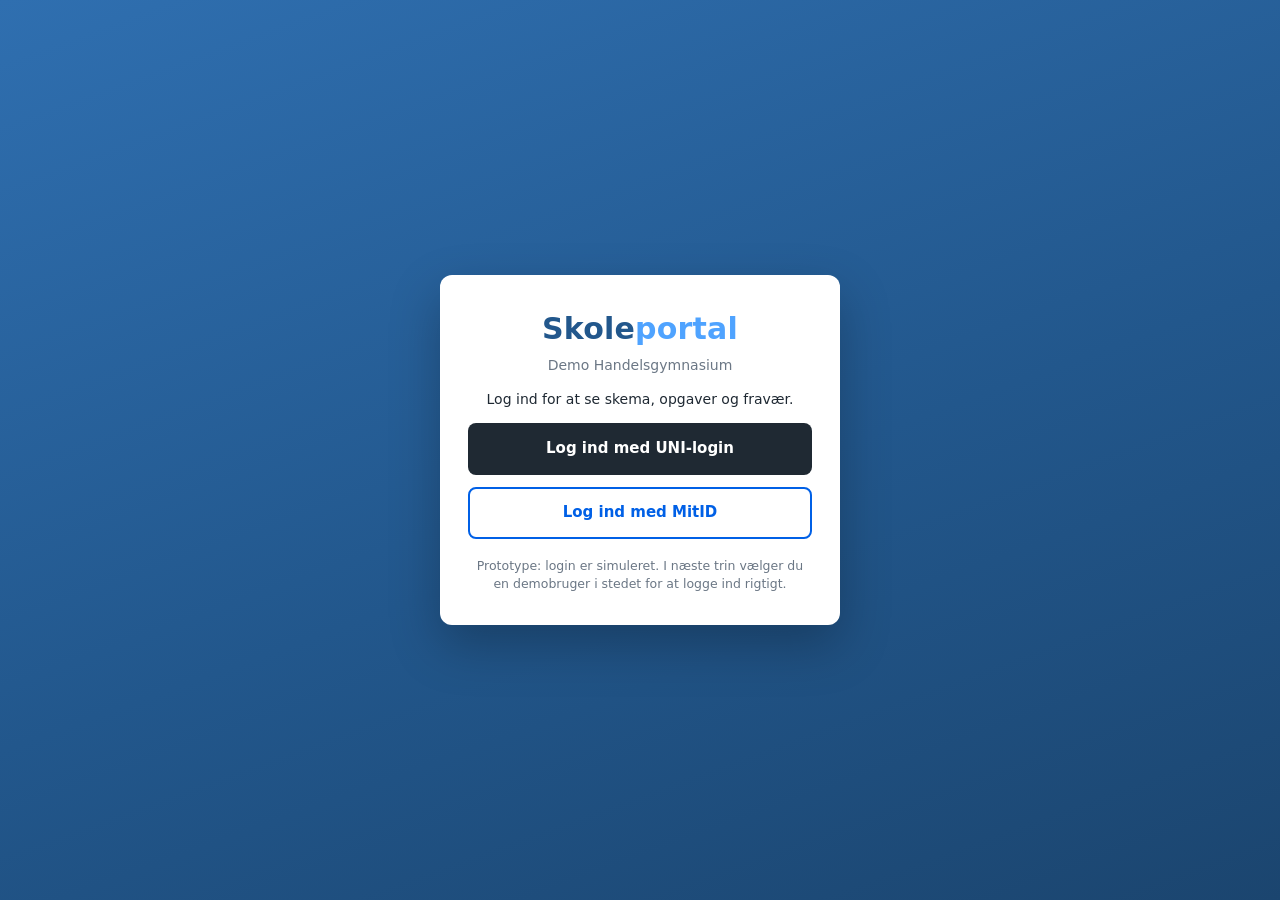
==== skoleportal/index.html @ 073834ce "Tilføj prototype af skoleportal (skema, opgaver, fravær, admin) Én HTML-fil med elev-, lærer- og adm" ====
<!doctype html>
<html lang="da">
<head>
<meta charset="utf-8">
<meta name="viewport" content="width=device-width, initial-scale=1">
<title>Skoleportal</title>
<style>
:root{
  --bg:#f3f5f8; --panel:#fff; --line:#e2e6ec; --line2:#eef1f5; --text:#1f2933; --muted:#6b7785;
  --brand:#2f6fb0; --brand-d:#22578c; --brand-l:#e8f0fa;
  --ok:#1d8a4b; --ok-l:#e2f5ea; --warn:#a96400; --warn-l:#fff3da; --bad:#c22f3c; --bad-l:#fde7e9;
  --info:#2f6fb0; --info-l:#e6f0fb; --radius:8px;
}
*{box-sizing:border-box}
body{margin:0;font-family:system-ui,-apple-system,"Segoe UI",Roboto,Helvetica,Arial,sans-serif;background:var(--bg);color:var(--text);font-size:14px;line-height:1.45}
h1{font-size:23px;font-weight:500;color:var(--brand-d);margin:0}
h3{font-size:15px;margin:0 0 12px}
a{color:var(--brand)}
.muted{color:var(--muted)}
.small{font-size:12px}
.row{display:flex;gap:8px;align-items:center;flex-wrap:wrap}
.spacer{flex:1}

/* top + layout */
.topbar{height:54px;background:var(--brand);color:#fff;display:flex;align-items:center;gap:18px;padding:0 16px;position:sticky;top:0;z-index:30}
.brand{font-weight:700;font-size:21px;letter-spacing:.2px;white-space:nowrap}
.brand span{color:#a8d4ff}
.school{opacity:.9;white-space:nowrap;overflow:hidden;text-overflow:ellipsis}
.top-right{margin-left:auto;display:flex;align-items:center;gap:10px}
.chip{display:inline-flex;align-items:center;gap:6px;background:rgba(255,255,255,.14);color:#fff;border:1px solid rgba(255,255,255,.25);border-radius:999px;padding:5px 11px;font:inherit;font-size:13px;cursor:pointer;white-space:nowrap}
.chip:hover{background:rgba(255,255,255,.24)}
.chip.sim{background:#f59e0b;border-color:#f59e0b;color:#1f2933}
.chip .ic{width:15px;height:15px}
.me{display:flex;align-items:center;gap:8px}
.avatar{width:32px;height:32px;border-radius:50%;background:#fff;color:var(--brand-d);display:grid;place-items:center;font-weight:700;font-size:13px;flex-shrink:0}
.avatar.lg{width:64px;height:64px;font-size:22px;background:var(--brand-l)}
.me-txt{display:flex;flex-direction:column;line-height:1.15}
.me-txt small{opacity:.85}
.layout{display:flex;min-height:calc(100vh - 54px)}
.side{width:214px;background:#fff;border-right:1px solid var(--line);padding:8px 0;flex-shrink:0;display:flex;flex-direction:column}
.side a{display:flex;align-items:center;gap:11px;padding:11px 18px;color:var(--text);text-decoration:none;cursor:pointer;border-left:3px solid transparent}
.side a:hover{background:#f4f7fb}
.side a.active{background:var(--brand-l);border-left-color:var(--brand);color:var(--brand-d);font-weight:600}
.side .foot{margin-top:auto;padding:14px 18px;font-size:12px;color:var(--muted);border-top:1px solid var(--line2)}
.side .foot button{background:none;border:0;color:var(--brand);padding:0;cursor:pointer;font:inherit;font-size:12px;text-decoration:underline}
.ic{width:18px;height:18px;flex-shrink:0}
main{flex:1;padding:22px 26px 40px;min-width:0}
.page-head{display:flex;align-items:center;gap:12px;flex-wrap:wrap;margin-bottom:16px}
.page-head .row{margin-left:auto}
.back{display:inline-block;margin-bottom:10px;cursor:pointer;color:var(--brand)}

/* cards, grids */
.card{background:var(--panel);border:1px solid var(--line);border-radius:var(--radius);padding:16px;margin-bottom:16px}
.card.hl{border-color:var(--brand);box-shadow:0 0 0 3px var(--brand-l)}
.grid2{display:grid;grid-template-columns:repeat(auto-fit,minmax(320px,1fr));gap:16px;align-items:start}
.grid2>.card{margin-bottom:0}
.stack>*+*{margin-top:16px}
.tiles{display:grid;grid-template-columns:repeat(auto-fit,minmax(150px,1fr));gap:12px;margin-bottom:16px}
.tile{background:#fff;border:1px solid var(--line);border-radius:var(--radius);padding:14px}
.tile .v{font-size:26px;font-weight:600;line-height:1.1}
.tile .l{color:var(--muted);font-size:12.5px;margin-top:4px}
.tile.bad .v{color:var(--bad)} .tile.warn .v{color:var(--warn)} .tile.ok .v{color:var(--ok)}
.empty{color:var(--muted);padding:14px 0;text-align:center}
.note{background:var(--info-l);color:#1d4f80;border-radius:6px;padding:10px 12px;font-size:13px;margin-bottom:14px}
.note.warn{background:var(--warn-l);color:#7a4a00}
.note.bad{background:var(--bad-l);color:#8c1d27}

/* buttons, inputs */
.btn{display:inline-flex;align-items:center;gap:6px;border:1px solid var(--line);background:#fff;color:var(--text);border-radius:6px;padding:7px 13px;font:inherit;cursor:pointer;white-space:nowrap}
.btn:hover{background:#f4f7fb}
.btn.primary{background:var(--brand);border-color:var(--brand);color:#fff}
.btn.primary:hover{background:var(--brand-d)}
.btn.danger{color:var(--bad);border-color:#f0c4c8}
.btn.danger:hover{background:var(--bad-l)}
.btn.sm{padding:4px 9px;font-size:12.5px}
.btn:disabled{opacity:.5;cursor:default}
.input,select,textarea{font:inherit;border:1px solid #cfd6df;border-radius:6px;padding:7px 9px;background:#fff;color:var(--text);max-width:100%}
.input:focus,select:focus,textarea:focus{outline:2px solid var(--brand-l);border-color:var(--brand)}
textarea{width:100%;min-height:90px;resize:vertical}
.field{display:flex;flex-direction:column;gap:4px;margin-bottom:12px}
.field>label{font-size:12.5px;color:var(--muted);font-weight:600}
.field .input,.field select{width:100%}
.form-grid{display:grid;grid-template-columns:1fr 1fr;gap:0 14px}
.checks{display:grid;grid-template-columns:repeat(auto-fill,minmax(150px,1fr));gap:4px 10px}
.checks label{display:flex;gap:6px;align-items:center;font-size:13px}
input[type=number].num{width:70px}

/* badges, tabs, tables, progress */
.badge{display:inline-block;padding:2px 8px;border-radius:999px;font-size:12px;font-weight:600;white-space:nowrap}
.badge.ok{background:var(--ok-l);color:var(--ok)}
.badge.warn{background:var(--warn-l);color:var(--warn)}
.badge.bad{background:var(--bad-l);color:var(--bad)}
.badge.info{background:var(--info-l);color:var(--info)}
.badge.muted{background:#eef1f5;color:var(--muted)}
.tabs{display:flex;gap:4px;flex-wrap:wrap}
.tab{border:1px solid var(--line);background:#fff;border-radius:999px;padding:5px 12px;cursor:pointer;font:inherit;font-size:13px}
.tab.active{background:var(--brand);border-color:var(--brand);color:#fff}
.tab .count{opacity:.7;margin-left:3px}
.toolbar{display:flex;gap:10px;flex-wrap:wrap;align-items:center;margin-bottom:12px}
.table-wrap{overflow-x:auto}
.tbl{width:100%;border-collapse:collapse}
.tbl th{text-align:left;font-size:12px;color:var(--muted);font-weight:600;padding:8px 10px;border-bottom:1px solid var(--line);white-space:nowrap}
.tbl td{padding:9px 10px;border-bottom:1px solid var(--line2);vertical-align:middle}
.tbl tr.click{cursor:pointer}
.tbl tr.click:hover td{background:#f7f9fc}
.tbl td.r,.tbl th.r{text-align:right}
.progress{height:7px;background:#e9edf2;border-radius:99px;overflow:hidden;min-width:80px}
.progress span{display:block;height:100%;background:var(--ok)}
.progress.warn span{background:#e3a008}
.progress.bad span{background:var(--bad)}
.seg{display:inline-flex;border:1px solid var(--line);border-radius:6px;overflow:hidden}
.seg button{border:0;background:#fff;padding:6px 11px;font:inherit;font-size:13px;cursor:pointer;border-right:1px solid var(--line)}
.seg button:last-child{border-right:0}
.seg button.on.p{background:var(--ok);color:#fff}
.seg button.on.l{background:#e3a008;color:#fff}
.seg button.on.a{background:var(--bad);color:#fff}

/* lessons list */
.lessons{display:flex;flex-direction:column}
.lrow{display:flex;align-items:center;gap:10px;padding:9px 4px;border-bottom:1px solid var(--line2);flex-wrap:wrap}
.lrow:last-child{border-bottom:0}
.lrow.past{opacity:.55}
.lrow.now{background:var(--brand-l);border-radius:6px;padding-left:8px}
.swatch{width:10px;height:10px;border-radius:3px;flex-shrink:0;border:1px solid rgba(0,0,0,.12)}
.ltime{font-variant-numeric:tabular-nums;color:var(--muted);width:92px}
.lsub{font-weight:600;flex:1;min-width:120px}
.list-item{display:flex;align-items:center;gap:10px;padding:10px 4px;border-bottom:1px solid var(--line2);cursor:pointer}
.list-item:last-child{border-bottom:0}
.list-item:hover{background:#f7f9fc}
.list-item .grow{flex:1;min-width:0}
.list-item .t{font-weight:600}

/* week grid */
.weeknav{display:flex;align-items:center;gap:6px}
.weeknav .lbl{min-width:120px;text-align:center;font-weight:600;color:var(--brand-d)}
.week-wrap{overflow-x:auto;border:1px solid var(--line);border-radius:var(--radius);background:#fff}
.week{display:grid;grid-template-columns:52px repeat(5,minmax(132px,1fr));min-width:720px}
.week .head{background:#f1f4f8;border-bottom:1px solid var(--line);border-right:1px solid var(--line);padding:8px 4px;text-align:center;font-size:13px;color:var(--muted)}
.week .head.today{background:var(--brand);color:#fff;font-weight:600}
.timecol,.daycol{position:relative;border-right:1px solid var(--line)}
.daycol:last-child,.week .head:last-child{border-right:0}
.daycol.today{background:#fafcff}
.hourline{position:absolute;left:0;right:0;border-top:1px solid var(--line2)}
.hourlabel{position:absolute;right:6px;font-size:11px;color:var(--muted);margin-top:2px}
.lesson{position:absolute;left:3px;right:3px;border-radius:5px;padding:3px 6px;font-size:12px;overflow:hidden;border-left:4px solid rgba(0,0,0,.22);line-height:1.3;color:#1f2933}
.lesson .t{font-size:11px;opacity:.75;font-variant-numeric:tabular-nums}
.lesson .s{font-weight:700;white-space:nowrap;overflow:hidden;text-overflow:ellipsis}
.lesson .m{display:flex;justify-content:space-between;gap:4px;opacity:.85}
.lesson .flag{position:absolute;right:4px;top:3px;font-size:10px;font-weight:700;background:rgba(255,255,255,.85);border-radius:4px;padding:0 4px;color:var(--bad)}
.lesson.click{cursor:pointer}
.lesson.click:hover{filter:brightness(.95);box-shadow:0 1px 5px rgba(0,0,0,.18)}
.lesson.conflict{outline:2px solid var(--bad);outline-offset:-1px}
.lesson.now{box-shadow:0 0 0 2px var(--brand)}
.nowline{position:absolute;left:0;right:0;border-top:2px solid var(--bad);z-index:3;pointer-events:none}
.nowline::before{content:"";position:absolute;left:-4px;top:-5px;width:8px;height:8px;border-radius:50%;background:var(--bad)}

/* scheme timeline */
.tl{margin:6px 0 4px}
.tl-row{display:flex;align-items:center;gap:10px;margin-bottom:8px}
.tl-label{width:90px;font-size:12.5px;font-weight:600;flex-shrink:0}
.tl-track{position:relative;height:26px;flex:1;background:repeating-linear-gradient(90deg,#f1f4f8 0 1px,transparent 1px 12.5%);border-radius:4px}
.tl-bar{position:absolute;top:2px;bottom:2px;background:var(--brand);color:#fff;border-radius:4px;font-size:11px;display:grid;place-items:center;overflow:hidden}
.tl-row.alt .tl-bar{background:#2a9d8f}
.tl-axis{display:flex;justify-content:space-between;margin-left:100px;font-size:11px;color:var(--muted)}
.slotrow{display:flex;align-items:center;gap:6px;margin-bottom:6px}
.slotrow span{width:62px;font-size:12.5px;color:var(--muted)}

/* classes page */
.split{display:grid;grid-template-columns:240px 1fr;gap:16px;align-items:start}
.cls-item{padding:10px 12px;border-radius:6px;cursor:pointer;display:flex;flex-direction:column}
.cls-item:hover{background:#f4f7fb}
.cls-item.active{background:var(--brand-l)}
.subj-chip{display:inline-flex;align-items:center;gap:6px;border:1px solid var(--line);border-radius:999px;padding:3px 6px 3px 10px;margin:0 6px 6px 0;font-size:13px}
.subj-chip button{border:0;background:none;color:var(--muted);cursor:pointer;font-size:15px;line-height:1}

/* login */
.login-wrap{min-height:100vh;display:grid;place-items:center;padding:16px;background:linear-gradient(160deg,#2f6fb0 0%,#22578c 55%,#1b456f 100%)}
.login-card{background:#fff;border-radius:12px;padding:32px 28px;width:100%;max-width:400px;box-shadow:0 20px 50px rgba(0,0,0,.25);text-align:center}
.login-card .brand{color:var(--brand-d);font-size:30px;margin-bottom:4px}
.login-card .brand span{color:#4fa3ff}
.btn-login{display:block;width:100%;padding:13px;border-radius:8px;font:inherit;font-weight:600;font-size:15px;cursor:pointer;margin-top:12px;border:2px solid transparent}
.btn-login.uni{background:#1f2933;color:#fff}
.btn-login.mitid{background:#fff;color:#0060e6;border-color:#0060e6}
.btn-login:hover{filter:brightness(1.08)}
.proto{margin-top:18px;font-size:12.5px;color:var(--muted)}
.demo-pick{display:grid;grid-template-columns:repeat(3,1fr);gap:8px;margin:12px 0}
.demo-pick .btn{flex-direction:column;align-items:flex-start;white-space:normal;text-align:left;gap:2px}
.pick-list{max-height:300px;overflow:auto;border:1px solid var(--line);border-radius:6px;margin-top:8px}
.pick-group{position:sticky;top:0;background:#f1f4f8;padding:5px 10px;font-size:12px;font-weight:700;color:var(--muted)}
.pick-row{display:flex;justify-content:space-between;padding:8px 10px;cursor:pointer;border-bottom:1px solid var(--line2)}
.pick-row:hover{background:var(--brand-l)}

/* modal + toast */
.modal-bg{position:fixed;inset:0;background:rgba(20,30,45,.45);display:grid;place-items:center;z-index:100;padding:16px}
.modal{background:#fff;border-radius:10px;width:100%;max-width:520px;max-height:calc(100vh - 32px);display:flex;flex-direction:column;box-shadow:0 20px 50px rgba(0,0,0,.3)}
.modal.wide{max-width:760px}
.modal-h{display:flex;align-items:center;padding:14px 18px;border-bottom:1px solid var(--line)}
.modal-h h3{margin:0;font-size:16px}
.modal-h .x{margin-left:auto;border:0;background:none;font-size:22px;cursor:pointer;color:var(--muted);line-height:1}
.modal-b{padding:16px 18px;overflow:auto}
.modal-f{padding:12px 18px;border-top:1px solid var(--line);display:flex;gap:8px;justify-content:flex-end;flex-wrap:wrap}
.modal-f:empty{display:none}
#toast{position:fixed;bottom:20px;left:50%;transform:translateX(-50%);z-index:200;display:flex;flex-direction:column;gap:8px;align-items:center;pointer-events:none}
.toast{background:#1f2933;color:#fff;padding:10px 16px;border-radius:8px;box-shadow:0 6px 20px rgba(0,0,0,.25);font-size:13.5px;animation:pop .2s ease}
.toast.bad{background:var(--bad)}
@keyframes pop{from{opacity:0;transform:translateY(8px)}to{opacity:1;transform:none}}
.pre{white-space:pre-wrap}
.file{display:inline-flex;gap:6px;align-items:center;background:#f1f4f8;border-radius:6px;padding:4px 9px;font-size:13px;margin:0 6px 6px 0}
.feedback{background:var(--ok-l);border-radius:8px;padding:12px 14px}
.grade{font-size:28px;font-weight:700;color:var(--ok)}
dl.kv{display:grid;grid-template-columns:170px 1fr;gap:8px 12px;margin:0}
dl.kv dt{color:var(--muted)}
dl.kv dd{margin:0}

@media (max-width:820px){
  .layout{flex-direction:column}
  .side{width:auto;flex-direction:row;overflow-x:auto;border-right:0;border-bottom:1px solid var(--line);padding:0;position:sticky;top:54px;z-index:20}
  .side a{border-left:0;border-bottom:3px solid transparent;white-space:nowrap;padding:11px 14px}
  .side a.active{border-bottom-color:var(--brand)}
  .side .foot{display:none}
  main{padding:16px}
  .school,.me-txt{display:none}
  .split{grid-template-columns:1fr}
  .form-grid{grid-template-columns:1fr}
  .demo-pick{grid-template-columns:1fr}
  dl.kv{grid-template-columns:1fr}
  dl.kv dt{margin-top:6px}
  .chip span{display:none}
}
</style>
</head>
<body>
<div id="app"></div>
<div id="modal"></div>
<div id="toast"></div>
<script>
'use strict';
/* =====================================================================
   Skoleportal – prototype
   Alt kører i browseren, og data gemmes i localStorage.
   I den rigtige version flyttes DB til en server (fx på jeres VPS).
   ===================================================================== */

const VERSION = 1;
const KEY = 'skoleportal_db_v1', SKEY = 'skoleportal_session_v1';
const DAYS_SHORT = ['Man','Tir','Ons','Tor','Fre','Lør','Søn'];
const DAYS_LONG = ['mandag','tirsdag','onsdag','torsdag','fredag','lørdag','søndag'];
const MONTHS = ['januar','februar','marts','april','maj','juni','juli','august','september','oktober','november','december'];
const ROLE_LABEL = {student:'Elev', teacher:'Lærer', admin:'Administrator'};
const ROLE_ORDER = {admin:0, teacher:1, student:2};
const GRADES = ['12','10','7','4','02','00','-3'];
const AVAIL = {all:'Hele dagen', am:'Kun formiddag', pm:'Kun eftermiddag', none:'Ikke tilgængelig'};

let DB = null;
const state = {userId:null, method:null, simTime:null, view:'home', params:{}, weekOffset:0,
  sched:{type:'class', id:null}, regDraft:null, refocus:null};

/* ---------------- utils ---------------- */
const pad = n => String(n).padStart(2,'0');
const toMin = t => { const [h,m] = t.split(':').map(Number); return h*60+m; };
const fromMin = m => pad(Math.floor(m/60))+':'+pad(m%60);
const esc = s => String(s ?? '').replace(/[&<>"']/g, c => ({'&':'&amp;','<':'&lt;','>':'&gt;','"':'&quot;',"'":'&#39;'}[c]));
const uid = p => p + Math.random().toString(36).slice(2,9);
const val = id => { const el = document.getElementById(id); return el ? el.value : ''; };
const dateKey = d => d.getFullYear()+'-'+pad(d.getMonth()+1)+'-'+pad(d.getDate());
const parseKey = k => { const [y,m,d] = k.split('-').map(Number); return new Date(y,m-1,d); };
const addDays = (d,n) => { const x = new Date(d); x.setDate(x.getDate()+n); return x; };
const weekday = d => (d.getDay()+6)%7;
const mondayOf = d => addDays(new Date(d.getFullYear(),d.getMonth(),d.getDate()), -weekday(d));
const toLocalISO = d => dateKey(d)+'T'+pad(d.getHours())+':'+pad(d.getMinutes());
const getNow = () => state.simTime ? new Date(state.simTime) : new Date();
const nowMin = () => { const n = getNow(); return n.getHours()*60+n.getMinutes(); };
const fmtDate = d => `${DAYS_LONG[weekday(d)]} ${d.getDate()}. ${MONTHS[d.getMonth()]}`;
const fmtDT = iso => { const d = new Date(iso); return `${DAYS_SHORT[weekday(d)].toLowerCase()} ${d.getDate()}/${d.getMonth()+1} kl. ${pad(d.getHours())}:${pad(d.getMinutes())}`; };
const pctTxt = p => p.toFixed(1).replace('.',',')+' %';
const initialsOf = name => name.split(/\s+/).filter(Boolean).map(w=>w[0]).slice(0,2).join('').toUpperCase();
const firstName = name => name.split(' ')[0];
function isoWeek(d){
  const t = new Date(Date.UTC(d.getFullYear(), d.getMonth(), d.getDate()));
  const day = t.getUTCDay() || 7; t.setUTCDate(t.getUTCDate()+4-day);
  const y0 = new Date(Date.UTC(t.getUTCFullYear(),0,1));
  return Math.ceil(((t-y0)/864e5+1)/7);
}
function relTime(iso){
  const diff = new Date(iso) - getNow(), abs = Math.abs(diff);
  const h = Math.round(abs/36e5), d = Math.round(abs/864e5);
  const txt = abs < 36e5 ? Math.max(1,Math.round(abs/6e4))+' min' : h < 48 ? h+' timer' : d+' dage';
  return diff >= 0 ? 'om '+txt : txt+' siden';
}
function mulberry32(a){ return function(){ a|=0; a=a+0x6D2B79F5|0; let t=Math.imul(a^a>>>15,1|a); t=t+Math.imul(t^t>>>7,61|t)^t; return ((t^t>>>14)>>>0)/4294967296; }; }
const asciiize = s => s.toLowerCase().replace(/æ/g,'ae').replace(/ø/g,'oe').replace(/å/g,'aa').replace(/[^a-z]/g,'');

const IC = {
  home:'<path d="M3 11l9-7 9 7v9a1 1 0 0 1-1 1h-5v-6H9v6H4a1 1 0 0 1-1-1z"/>',
  cal:'<rect x="3" y="5" width="18" height="16" rx="2"/><path d="M3 10h18M8 3v4M16 3v4"/>',
  file:'<path d="M14 3H6a1 1 0 0 0-1 1v16a1 1 0 0 0 1 1h12a1 1 0 0 0 1-1V8z"/><path d="M14 3v5h5M9 13h6M9 17h6"/>',
  clock:'<circle cx="12" cy="12" r="9"/><path d="M12 7v5l3 2"/>',
  user:'<circle cx="12" cy="8" r="4"/><path d="M4 21c0-4 4-6 8-6s8 2 8 6"/>',
  users:'<circle cx="9" cy="8" r="3.5"/><path d="M2 20c0-3.5 3-5.5 7-5.5s7 2 7 5.5"/><path d="M16 4.5a3.5 3.5 0 0 1 0 7M18 14.6c2.4.6 4 2.3 4 5.4"/>',
  grid:'<rect x="3" y="3" width="7" height="7" rx="1"/><rect x="14" y="3" width="7" height="7" rx="1"/><rect x="3" y="14" width="7" height="7" rx="1"/><rect x="14" y="14" width="7" height="7" rx="1"/>',
  magic:'<path d="M4 20L16 8M14 4l1 2 2 1-2 1-1 2-1-2-2-1 2-1zM19 11l.7 1.3L21 13l-1.3.7L19 15l-.7-1.3L17 13l1.3-.7z"/>',
  layers:'<path d="M12 3l9 5-9 5-9-5z"/><path d="M3 13l9 5 9-5"/>',
  check:'<path d="M9 11l3 3 8-8"/><path d="M20 12v7a2 2 0 0 1-2 2H6a2 2 0 0 1-2-2V5a2 2 0 0 1 2-2h9"/>'
};
const icon = n => `<svg class="ic" viewBox="0 0 24 24" fill="none" stroke="currentColor" stroke-width="1.8" stroke-linecap="round" stroke-linejoin="round">${IC[n]}</svg>`;

/* ---------------- lookups ---------------- */
const user = id => DB.users.find(u => u.id === id);
const classOf = id => DB.classes.find(c => c.id === id);
const course = id => DB.courses.find(c => c.id === id);
const subj = id => DB.subjects.find(s => s.id === id);
const schemeOf = cl => DB.schemes[cl && cl.scheme] || Object.values(DB.schemes)[0];
const byName = (a,b) => a.name.localeCompare(b.name,'da');
const studentsOf = classId => DB.users.filter(u => u.role==='student' && u.classId===classId).sort(byName);
const teachers = () => DB.users.filter(u => u.role==='teacher').sort(byName);
const submissionOf = (aid,sid) => DB.submissions.find(s => s.assignmentId===aid && s.studentId===sid);
const courseLabel = c => { const cl = classOf(c.classId), s = subj(c.subjectId); return `${cl?cl.name:'?'} · ${s?s.name:'?'}`; };
const myCourses = me => me.role==='admin' ? DB.courses : DB.courses.filter(c => c.teacherId===me.id);
function entryTime(e){
  const c = course(e.courseId); if(!c) return null;
  const sl = schemeOf(classOf(c.classId)).slots[e.slot]; if(!sl) return null;
  return {start:toMin(sl[0]), end:toMin(sl[1])};
}
const byStart = (a,b) => entryTime(a).start - entryTime(b).start;
function lessonsOn(date, filter){
  const w = weekday(date); if(w > 4) return [];
  return DB.entries.filter(e => e.day===w && entryTime(e) && filter(e)).sort(byStart);
}
const isRegistered = (entryId, dk) => !!DB.registered[entryId+'|'+dk] || (DB.settings.seededUntil && dk < DB.settings.seededUntil);

/* ---------------- storage ---------------- */
function load(){
  try { const raw = localStorage.getItem(KEY); if(raw){ const d = JSON.parse(raw); if(d.version===VERSION){ DB = d; } } } catch(e){}
  if(!DB){ DB = seed(); save(); }
  try { const s = JSON.parse(localStorage.getItem(SKEY) || 'null'); if(s){ state.userId = s.userId; state.method = s.method; state.simTime = s.simTime; } } catch(e){}
  if(state.userId && !user(state.userId)) state.userId = null;
}
function save(){ try { localStorage.setItem(KEY, JSON.stringify(DB)); } catch(e){ toast('Kunne ikke gemme lokalt', 'bad'); } }
function saveSession(){ try { localStorage.setItem(SKEY, JSON.stringify({userId:state.userId, method:state.method, simTime:state.simTime})); } catch(e){} }
function resetDemo(){
  if(!confirm('Nulstil alle demo-data? Alt du har oprettet bliver slettet.')) return;
  DB = seed(); save(); state.view = 'home'; state.params = {}; render(); toast('Demo-data er nulstillet');
}

/* =====================================================================
   SKEMALÆGNING
   Konflikter tjekkes på KLOKKESLÆT (minutter), ikke modulnummer.
   Derfor kan 1.g og 2./3.g have hver deres pausetider, og en lærer kan
   stadig undervise på tværs af årgange uden at blive dobbeltbooket.
   ===================================================================== */
function teacherAvail(t, day, st, en){
  if(!t) return false;
  const a = (t.avail || [])[day] || 'all';
  if(a === 'none') return false;
  if(a === 'am') return en <= toMin('12:30');
  if(a === 'pm') return st >= toMin('12:00');
  return true;
}
function runScheduler(baseSeed){
  const units = [], skipped = [];
  DB.courses.forEach(c => {
    if(!classOf(c.classId)) return;
    if(!user(c.teacherId)){ skipped.push({course:c, count:c.perWeek, reason:'Holdet har ingen lærer'}); return; }
    for(let i=0;i<c.perWeek;i++) units.push(c);
  });
  const load = {}; units.forEach(c => load[c.teacherId] = (load[c.teacherId]||0)+1);
  let best = null;
  for(let a=0; a<150; a++){
    const r = scheduleAttempt(units, load, mulberry32(baseSeed + a*7919));
    if(!best || r.unplaced.length < best.unplaced.length || (r.unplaced.length===best.unplaced.length && r.penalty < best.penalty)) best = r;
    if(best.unplaced.length===0 && best.penalty===0) break;
    if(best.unplaced.length===0 && a>=40) break;
  }
  // grupér ikke-placerede pr. hold
  const grouped = {};
  best.unplaced.forEach(u => { const g = grouped[u.course.id] || (grouped[u.course.id] = {courseId:u.course.id, count:0, reason:u.reason}); g.count++; });
  skipped.forEach(s => grouped[s.course.id] = {courseId:s.course.id, count:s.count, reason:s.reason});
  const total = units.length + skipped.reduce((s,x)=>s+x.count,0);
  return {entries:best.entries, unplaced:Object.values(grouped), gaps:best.penalty, total};
}
function scheduleAttempt(units, load, rnd){
  const S = DB.settings, entries = [], unplaced = [];
  const classBusy = new Set(), tDay = {}, rDay = {}, cDay = {}, clDay = {}, courseRoom = {};
  const order = units.map(c => {
    const t = user(c.teacherId), off = (t.avail||[]).filter(x => x && x!=='all').length;
    return {c, k: load[c.teacherId] + off*3 + rnd()*5};
  }).sort((a,b) => b.k - a.k);

  for(const {c} of order){
    const cl = classOf(c.classId), slots = schemeOf(cl).slots, t = user(c.teacherId);
    let best = null; const why = {cls:0, same:0, avail:0, teacher:0, room:0};
    for(let d=0; d<5; d++){
      for(let s=0; s<slots.length; s++){
        if(classBusy.has(cl.id+'|'+d+'|'+s)){ why.cls++; continue; }
        if((cDay[c.id+'|'+d]||0) >= S.maxSamePerDay){ why.same++; continue; }
        const st = toMin(slots[s][0]), en = toMin(slots[s][1]);
        if(!teacherAvail(t,d,st,en)){ why.avail++; continue; }
        const td = tDay[t.id+'|'+d] || [];
        if(td.length >= S.maxPerDay || td.some(x => st < x.end+S.buffer && x.start < en+S.buffer)){ why.teacher++; continue; }
        const room = pickRoom(cl, c, d, st, en, rDay, courseRoom);
        if(!room){ why.room++; continue; }
        let p = s*1.2 + (clDay[cl.id+'|'+d]||0)*1.6 + (s===slots.length-1 ? 2 : 0) + rnd()*2.5;
        if(classBusy.has(cl.id+'|'+d+'|'+(s-1)) || classBusy.has(cl.id+'|'+d+'|'+(s+1))) p -= 1;
        if(!best || p < best.p) best = {d, s, st, en, room, p};
      }
    }
    if(!best){ unplaced.push({course:c, reason:reasonText(why)}); continue; }
    entries.push({id:uid('e'), courseId:c.id, day:best.d, slot:best.s, room:best.room});
    classBusy.add(cl.id+'|'+best.d+'|'+best.s);
    (tDay[t.id+'|'+best.d] = tDay[t.id+'|'+best.d] || []).push({start:best.st, end:best.en});
    (rDay[best.room+'|'+best.d] = rDay[best.room+'|'+best.d] || []).push({start:best.st, end:best.en});
    cDay[c.id+'|'+best.d] = (cDay[c.id+'|'+best.d]||0)+1;
    clDay[cl.id+'|'+best.d] = (clDay[cl.id+'|'+best.d]||0)+1;
    if(!courseRoom[c.id]) courseRoom[c.id] = best.room;
  }
  // straf for huller i klassernes dage
  let penalty = 0;
  DB.classes.forEach(cl => {
    const n = schemeOf(cl).slots.length;
    for(let d=0; d<5; d++){
      const occ = []; for(let s=0;s<n;s++) if(classBusy.has(cl.id+'|'+d+'|'+s)) occ.push(s);
      if(occ.length) for(let s=occ[0]; s<=occ[occ.length-1]; s++) if(!classBusy.has(cl.id+'|'+d+'|'+s)) penalty++;
    }
  });
  return {entries, unplaced, penalty};
}
function pickRoom(cl, c, d, st, en, rDay, courseRoom){
  const prefs = [courseRoom[c.id], cl.homeRoom, ...DB.rooms].filter((r,i,a) => r && a.indexOf(r)===i && DB.rooms.includes(r));
  return prefs.find(r => !(rDay[r+'|'+d] || []).some(x => st < x.end && x.start < en)) || null;
}
function reasonText(why){
  const k = Object.keys(why).sort((a,b) => why[b]-why[a])[0];
  return ({
    cls:'Klassen har ikke flere ledige moduler',
    same:'Faget har allerede max antal lektioner på alle dage',
    avail:'Læreren er ikke tilgængelig på de ledige tidspunkter',
    teacher:'Læreren er optaget (overlap, pause/forberedelse eller max lektioner pr. dag)',
    room:'Ingen ledige lokaler'
  })[k];
}
function findConflicts(entries){
  const S = DB.settings, list = [], ids = new Set();
  const ex = entries.map(e => { const c = course(e.courseId); const t = c && (() => {
      const sl = schemeOf(classOf(c.classId)).slots[e.slot]; return sl ? {start:toMin(sl[0]), end:toMin(sl[1])} : null; })();
    return t ? {e, c, ...t} : null; }).filter(Boolean);
  const add = (type, text, a, b) => { list.push({type, text, ids:b ? [a.e.id,b.e.id] : [a.e.id], day:a.e.day}); ids.add(a.e.id); if(b) ids.add(b.e.id); };
  const lbl = x => `${courseLabel(x.c)} ${fromMin(x.start)}`;
  for(let i=0;i<ex.length;i++){
    const a = ex[i];
    const t = user(a.c.teacherId);
    if(t && !teacherAvail(t, a.e.day, a.start, a.end)) add('Tilgængelighed', `${t.initials} er ikke tilgængelig: ${lbl(a)}`, a);
    for(let j=i+1;j<ex.length;j++){
      const b = ex[j]; if(a.e.day !== b.e.day) continue;
      const ov = (pad0) => a.start < b.end+pad0 && b.start < a.end+pad0;
      if(a.c.classId === b.c.classId && ov(0)) add('Klasse', `${classOf(a.c.classId).name} har to lektioner samtidig: ${lbl(a)} / ${lbl(b)}`, a, b);
      if(a.c.teacherId && a.c.teacherId === b.c.teacherId){
        const ti = user(a.c.teacherId)?.initials || '?';
        if(ov(0)) add('Lærer', `${ti} er dobbeltbooket: ${lbl(a)} / ${lbl(b)}`, a, b);
        else if(ov(S.buffer)) add('Pause', `${ti} har under ${S.buffer} min. mellem ${lbl(a)} og ${lbl(b)}`, a, b);
      }
      if(a.e.room && a.e.room === b.e.room && ov(0)) add('Lokale', `Lokale ${a.e.room} er dobbeltbooket: ${lbl(a)} / ${lbl(b)}`, a, b);
    }
  }
  return {list, ids};
}

/* ---------------- fravær ---------------- */
function heldCount(classId){
  const now = getNow(), today = dateKey(now), nm = nowMin();
  const byDay = [[],[],[],[],[]];
  DB.entries.forEach(e => { const c = course(e.courseId); if(c && c.classId===classId){ const t = entryTime(e); if(t) byDay[e.day].push(t.end); } });
  let n = 0, d = parseKey(DB.settings.termStart);
  while(dateKey(d) <= today){
    const w = weekday(d), k = dateKey(d);
    if(w < 5) n += k < today ? byDay[w].length : byDay[w].filter(end => end <= nm).length;
    d = addDays(d,1);
  }
  return n;
}
function absenceStats(st){
  const held = heldCount(st.classId), today = dateKey(getNow());
  const recs = DB.absences.filter(a => a.studentId===st.id && a.date <= today);
  const units = recs.reduce((s,r) => s + (r.status==='late' ? 0.5 : 1), 0);
  return {held, units, pct: held ? units/held*100 : 0, recs};
}
const studentAssignments = st => DB.assignments.filter(a => { const c = course(a.courseId); return c && c.classId===st.classId; });
function writtenAbsence(st){
  const now = getNow(); let total = 0, missing = 0; const missingList = [];
  studentAssignments(st).filter(a => new Date(a.deadline) < now).forEach(a => {
    total += a.hours; if(!submissionOf(a.id, st.id)){ missing += a.hours; missingList.push(a); }
  });
  return {total, missing, pct: total ? missing/total*100 : 0, missingList};
}
const pctBadge = p => `<span class="badge ${p>=15?'bad':p>=10?'warn':'ok'}">${pctTxt(p)}</span>`;

/* ---------------- opgaver ---------------- */
function subStatus(a, sid){
  const sub = submissionOf(a.id, sid), dl = new Date(a.deadline);
  if(sub) return new Date(sub.submittedAt) > dl ? 'late' : 'done';
  return dl < getNow() ? 'missing' : 'open';
}
const STATUS = {done:['Afleveret','ok'], late:['Afleveret for sent','warn'], missing:['Mangler','bad'], open:['Ikke afleveret endnu','muted']};
const statusBadge = st => `<span class="badge ${STATUS[st][1]}">${STATUS[st][0]}</span>`;
function assignmentCounts(a){
  const c = course(a.courseId); const studs = c ? studentsOf(c.classId) : [];
  const r = {total:studs.length, done:0, late:0, missing:0, open:0, toGrade:0};
  studs.forEach(s => { r[subStatus(a,s.id)]++; const sub = submissionOf(a.id,s.id); if(sub && !sub.grade && !sub.feedback) r.toGrade++; });
  r.handed = r.done + r.late; return r;
}
const progress = (n, total, cls='') => `<div class="progress ${cls}"><span style="width:${total ? n/total*100 : 0}%"></span></div>`;

/* =====================================================================
   SEED (demo-data)
   ===================================================================== */
function seed(){
  const rnd = mulberry32(42), pick = arr => arr[Math.floor(rnd()*arr.length)];
  const now = new Date();
  const db = {
    version:VERSION,
    settings:{schoolName:'Demo Handelsgymnasium', termStart:'2026-08-10', buffer:10, maxPerDay:4, maxSamePerDay:1},
    schemes:{
      '1g': {name:'1.g', slots:[['08:15','09:25'],['09:35','10:45'],['10:55','12:05'],['12:35','13:45'],['13:55','15:05']]},
      '23g':{name:'2.g og 3.g', slots:[['08:15','09:25'],['09:40','10:50'],['11:20','12:30'],['12:40','13:50'],['14:00','15:10']]}
    },
    subjects:[
      {id:'da',name:'Dansk A',color:'#fbe3a8'}, {id:'en',name:'Engelsk A',color:'#bcdcf7'},
      {id:'maA',name:'Matematik A',color:'#d9cbf3'}, {id:'maB',name:'Matematik B',color:'#e6dcf8'},
      {id:'sa',name:'Samfundsfag B',color:'#bfe3c0'}, {id:'hi',name:'Historie B',color:'#f6c9c9'},
      {id:'io',name:'Int. økonomi A',color:'#fcd7b4'}, {id:'ve',name:'Virksomhedsøkonomi A',color:'#c6ebe4'},
      {id:'ps',name:'Psykologi C',color:'#f3cbe4'}, {id:'so',name:'Studieområde',color:'#e0e7b8'},
      {id:'if',name:'Informatik C',color:'#d3dbe6'}
    ],
    rooms:['101','102','103','104','105','201','202','203','IT-lab'],
    classes:[
      {id:'c1a',name:'1.g A',year:1,scheme:'1g',homeRoom:'101'}, {id:'c1b',name:'1.g B',year:1,scheme:'1g',homeRoom:'102'},
      {id:'c2a',name:'2.g A',year:2,scheme:'23g',homeRoom:'103'}, {id:'c2b',name:'2.g B',year:2,scheme:'23g',homeRoom:'104'},
      {id:'c3a',name:'3.g A',year:3,scheme:'23g',homeRoom:'105'}
    ],
    users:[{id:'u_admin',name:'Karin Kontor',role:'admin',unilogin:'admin01',email:'kontor@demo-skole.dk',phone:'',mitid:true}],
    courses:[], entries:[], assignments:[], submissions:[], absences:[], registered:{}, dirty:false, lastRun:null
  };
  const T = [
    ['Mette Hansen','mh',['da']], ['Rasmus Vang','rv',['da','hi'],['pm','all','all','all','all']],
    ['Louise Krogh','lk',['en']], ['Jonas Bak','jb',['en','ps'],['all','all','am','all','all']],
    ['Sofie Thomsen','st',['maA','maB'],['all','all','all','all','none']], ['Peter Gade','pg',['maB','maA','if']],
    ['Camilla Juul','cj',['sa','so']], ['Henrik Lund','hl',['io','ve']], ['Ida Mortensen','im',['hi','so']],
    ['Anders Friis','af',['io','ps']], ['Nanna Berg','nb',['ve','sa']]
  ];
  T.forEach(([name,ini,subs,avail]) => db.users.push({id:'t_'+ini, name, role:'teacher', initials:ini, unilogin:ini+'01',
    email:ini+'@demo-skole.dk', phone:'', subjects:subs, avail:avail || ['all','all','all','all','all'], mitid:true}));

  const FN = ['Emil','Freja','Noah','Ida','Oliver','Clara','Alma','Lucas','Ella','Victor','Sofia','Oscar','Agnes','Malthe','Laura','Magnus','Josefine','Carl','Asta','Frederik','Karla','Elias','Anna','Mikkel','Signe','Valdemar','Emma','August','Liva','Mathias'];
  const LN = ['Nielsen','Jensen','Hansen','Pedersen','Andersen','Christensen','Larsen','Sørensen','Rasmussen','Jørgensen','Petersen','Madsen','Kristensen','Olsen','Thomsen','Poulsen','Johansen','Møller','Mortensen','Nørgaard'];
  const used = new Set();
  db.classes.forEach(cl => { for(let i=0;i<8;i++){
    let n; do { n = pick(FN)+' '+pick(LN); } while(used.has(n)); used.add(n);
    const un = asciiize(n.split(' ')[0]).slice(0,4) + String(1000+Math.floor(rnd()*9000));
    db.users.push({id:uid('s'), name:n, role:'student', classId:cl.id, unilogin:un, email:un+'@elev.demo-skole.dk', phone:'', mitid:rnd()<.6});
  }});

  const PLAN = {
    1:[['da',3],['en',3],['maB',3],['sa',3],['hi',2],['io',3],['ve',2],['if',2]],
    2:[['da',3],['en',3],['maA',3],['sa',3],['hi',3],['io',3],['ps',2],['so',2]],
    3:[['da',3],['en',3],['maA',3],['sa',2],['hi',2],['io',3],['ve',3],['so',3]]
  };
  const ts = db.users.filter(u => u.role==='teacher'), tl = {};
  db.classes.forEach(cl => PLAN[cl.year].forEach(([sid,n]) => {
    const t = ts.filter(x => x.subjects.includes(sid)).sort((a,b) => (tl[a.id]||0)-(tl[b.id]||0))[0];
    tl[t.id] = (tl[t.id]||0)+n;
    db.courses.push({id:'h_'+cl.id+'_'+sid, classId:cl.id, subjectId:sid, teacherId:t.id, perWeek:n});
  }));
  db.settings.demoTeacher = db.courses.find(c => c.id==='h_c2a_da').teacherId;

  DB = db;
  const r = runScheduler(1);
  db.entries = r.entries;
  db.lastRun = {placed:r.entries.length, total:r.total, unplaced:r.unplaced, gaps:r.gaps, at:toLocalISO(now)};

  // opgaver + afleveringer
  const TPL = {da:['Analyse af novelle','Kronik: Sociale medier og demokrati'], en:['Essay: The American Dream','Short story analysis'],
    maA:['Opgavesæt 3: Differentialregning','Opgavesæt 4: Integraler'], maB:['Opgavesæt 2: Lineære funktioner','Opgavesæt 3: Procent og rente'],
    sa:['Rapport: Partier og ideologier','Analyse: Ulighed i Danmark'], hi:['Kildeanalyse: Den kolde krig','Opgave: Industrialiseringen'],
    io:['Case: Inflation og renter','Opgave: Handelsbalancen'], ve:['Case: Budget og likviditet','Opgave: Prisfastsættelse'],
    ps:['Mini-projekt: Hukommelse','Opgave: Sociale relationer'], so:['SO: Problemformulering','SO: Metodeafsnit'], if:['Programmering: Lommeregner','Projekt: Lille webside']};
  const FB = ['Fin struktur og god brug af fagbegreber. Arbejd videre med din konklusion.','Rigtig godt arbejde! Præcis analyse.','Du er godt på vej, men husk at underbygge dine pointer med eksempler.','Solid besvarelse. Kig på kommatering og kildehenvisninger.'];
  db.courses.forEach(c => {
    const tpl = TPL[c.subjectId] || ['Skriftlig opgave','Afleveringsopgave'];
    const mk = (title, d) => { const a = {id:uid('a'), courseId:c.id, title, description:'Læs materialet fra timerne og besvar opgaven.\nAfleveres som PDF eller Word-dokument.\nHusk navn og klasse på forsiden.', deadline:toLocalISO(d), hours:2+Math.floor(rnd()*5), createdAt:toLocalISO(now)}; db.assignments.push(a); return a; };
    const past = addDays(now, -(3+Math.floor(rnd()*20))); past.setHours(23,59,0,0);
    const fut = addDays(now, 2+Math.floor(rnd()*14)); const h = rnd()<.5; fut.setHours(h?23:12, h?59:0, 0, 0);
    const list = [mk(tpl[0], past)]; if(rnd() < .8) list.push(mk(tpl[1], fut));
    list.forEach(a => {
      const dl = new Date(a.deadline), isPast = dl < now;
      db.users.filter(u => u.role==='student' && u.classId===c.classId).forEach(s => {
        const x = rnd(); let at = null;
        if(isPast){ if(x < .78) at = new Date(dl - (1+rnd()*72)*36e5); else if(x < .88) at = new Date(Math.min(+now, +dl + (1+rnd()*30)*36e5)); }
        else if(x < .3) at = new Date(+now - (1+rnd()*48)*36e5);
        if(!at) return;
        const sub = {id:uid('s'), assignmentId:a.id, studentId:s.id, text:'Se vedhæftet fil.', files:[{name:asciiize(a.title).slice(0,18)+'_'+asciiize(firstName(s.name))+'.pdf', size:Math.floor(80000+rnd()*900000)}], submittedAt:toLocalISO(at)};
        if(isPast && rnd() < .6){ sub.grade = pick(['12','10','10','7','7','7','4','02']); sub.feedback = pick(FB); sub.gradedAt = toLocalISO(now); }
        db.submissions.push(sub);
      });
    });
  });

  // fravær fra tidligere uger
  const days = []; for(let d = parseKey(db.settings.termStart); dateKey(d) < dateKey(now); d = addDays(d,1)) if(weekday(d) < 5) days.push(d);
  db.users.filter(u => u.role==='student').forEach(s => {
    const k = Math.floor(Math.pow(rnd(),2)*16);
    for(let i=0;i<k && days.length;i++){
      const d = pick(days), es = db.entries.filter(e => e.day===weekday(d) && course(e.courseId).classId===s.classId);
      if(!es.length) continue; const e = pick(es);
      if(db.absences.some(a => a.studentId===s.id && a.entryId===e.id && a.date===dateKey(d))) continue;
      db.absences.push({id:uid('f'), studentId:s.id, courseId:e.courseId, entryId:e.id, date:dateKey(d), status:rnd()<.75?'absent':'late'});
    }
  });
  db.settings.seededUntil = dateKey(now);
  return db;
}

/* =====================================================================
   UI-rammer: modal, toast, navigation
   ===================================================================== */
function openModal(title, body, foot='', wide=false){
  document.getElementById('modal').innerHTML = `<div class="modal-bg" onmousedown="if(event.target===this)closeModal()"><div class="modal ${wide?'wide':''}" role="dialog" aria-modal="true">
    <div class="modal-h"><h3>${title}</h3><button class="x" onclick="closeModal()" aria-label="Luk">×</button></div>
    <div class="modal-b">${body}</div><div class="modal-f">${foot}</div></div></div>`;
  const f = document.querySelector('#modal input:not([type=hidden]), #modal select, #modal textarea'); if(f) f.focus();
}
function closeModal(){ document.getElementById('modal').innerHTML = ''; }
document.addEventListener('keydown', e => { if(e.key === 'Escape') closeModal(); });
function toast(msg, kind=''){
  const el = document.createElement('div'); el.className = 'toast '+kind; el.textContent = msg;
  document.getElementById('toast').appendChild(el); setTimeout(() => el.remove(), 2800);
}
function go(view, params={}){
  state.view = view; state.params = params;
  if(view !== 'absence-reg') state.regDraft = null;
  closeModal(); render(); window.scrollTo(0,0);
}
function setParam(k, v){ state.params = {...state.params, [k]:v}; render(); }
function shiftWeek(n){ state.weekOffset = n===0 ? 0 : state.weekOffset+n; render(); }

const NAV = {
  student:[['home','Forside','home'],['schedule','Skema','cal'],['assignments','Opgaver','file'],['absence','Fravær','clock'],['profile','Om mig','user']],
  teacher:[['home','Forside','home'],['schedule','Skema','cal'],['assignments','Opgaver','file'],['absence','Fravær','clock'],['profile','Om mig','user']],
  admin:[['home','Oversigt','home'],['planner','Skemalægning','magic'],['schedule','Skemaer','cal'],['users','Brugere','users'],['classes','Klasser og hold','layers'],['assignments','Opgaver','file'],['absence','Fravær','clock'],['profile','Om mig','user']]
};
const SUB_VIEWS = {assignment:'assignments', 'absence-reg':'absence'};

function render(){
  const app = document.getElementById('app'), me = state.userId && user(state.userId);
  if(!me){ app.innerHTML = loginView(); return; }
  const nav = NAV[me.role];
  const allowed = nav.map(n => n[0]).concat(me.role==='student' ? ['assignment'] : ['assignment','absence-reg']);
  if(!allowed.includes(state.view)){ state.view = 'home'; state.params = {}; }
  const activeKey = SUB_VIEWS[state.view] || state.view;
  let body;
  try { body = VIEWS[state.view](me); } catch(err){ console.error(err); body = `<div class="note bad">Der skete en fejl: ${esc(err.message)}</div>`; }
  app.innerHTML = topbar(me) + `<div class="layout"><nav class="side">
    ${nav.map(([v,t,i]) => `<a class="${activeKey===v?'active':''}" onclick="go('${v}')">${icon(i)}<span>${t}</span></a>`).join('')}
    <div class="foot">Prototype · data gemmes kun i din browser.<br><button onclick="resetDemo()">Nulstil demo-data</button></div>
  </nav><main id="main">${body}</main></div>`;
  if(state.refocus){ const el = document.getElementById(state.refocus); if(el){ el.focus(); const l = el.value.length; try { el.setSelectionRange(l,l); } catch(e){} } state.refocus = null; }
}
function topbar(me){
  const n = getNow(), cl = me.role==='student' && classOf(me.classId);
  return `<header class="topbar">
    <div class="brand">Skole<span>portal</span></div>
    <div class="school">${esc(DB.settings.schoolName)}</div>
    <div class="top-right">
      <button class="chip ${state.simTime?'sim':''}" onclick="openSimTime()" title="Simulér et tidspunkt (kun i prototypen)">${icon('clock')}<span>${DAYS_SHORT[weekday(n)]} ${n.getDate()}/${n.getMonth()+1} ${pad(n.getHours())}:${pad(n.getMinutes())}${state.simTime?' · simuleret':''}</span></button>
      <div class="me"><div class="avatar">${esc(initialsOf(me.name))}</div><div class="me-txt"><b>${esc(me.name)}</b><small>${ROLE_LABEL[me.role]}${cl?' · '+esc(cl.name):''}</small></div></div>
      <button class="chip" onclick="logout()">Log ud</button>
    </div></header>`;
}

/* ---------------- login ---------------- */
function loginView(){
  return `<div class="login-wrap"><div class="login-card">
    <div class="brand">Skole<span>portal</span></div>
    <div class="muted">${esc(DB.settings.schoolName)}</div>
    <p>Log ind for at se skema, opgaver og fravær.</p>
    <button class="btn-login uni" onclick="startLogin('UNI-login')">Log ind med UNI-login</button>
    <button class="btn-login mitid" onclick="startLogin('MitID')">Log ind med MitID</button>
    <div class="proto">Prototype: login er simuleret. I næste trin vælger du en demobruger i stedet for at logge ind rigtigt.</div>
  </div></div>`;
}
function startLogin(method){
  const demo = [DB.users.find(u => u.role==='student' && u.classId==='c2a'), user(DB.settings.demoTeacher), DB.users.find(u => u.role==='admin')].filter(Boolean);
  const groups = [['admin','Administration'],['teacher','Lærere'],['student','Elever']];
  openModal(`Simuleret ${esc(method)}`, `
    <p class="muted" style="margin-top:0">I den rigtige løsning sendes du videre til ${esc(method)} og kommer tilbage med et bekræftet brugernavn. Skolen slår så brugeren op og giver de rigtige rettigheder.</p>
    <b>Hurtigt valg</b>
    <div class="demo-pick">${demo.map(u => `<button class="btn" onclick="login('${u.id}','${method}')"><b>${ROLE_LABEL[u.role]}</b><span class="muted small">${esc(u.name)}</span></button>`).join('')}</div>
    <input class="input" style="width:100%" placeholder="Søg efter navn eller brugernavn" oninput="filterPick(this.value)">
    <div class="pick-list">${groups.map(([r,t]) => `<div class="pick-group">${t}</div>` + DB.users.filter(u => u.role===r).sort(byName).map(u =>
      `<div class="pick-row" data-k="${esc((u.name+' '+u.unilogin).toLowerCase())}" onclick="login('${u.id}','${method}')"><span>${esc(u.name)}</span><span class="muted small">${esc(u.role==='student' ? (classOf(u.classId)?.name || '') : u.unilogin)}</span></div>`).join('')).join('')}</div>`);
}
function filterPick(q){ q = q.toLowerCase(); document.querySelectorAll('.pick-row').forEach(r => r.style.display = r.dataset.k.includes(q) ? '' : 'none'); }
function login(id, method){
  state.userId = id; state.method = method; state.view = 'home'; state.params = {}; state.weekOffset = 0;
  saveSession(); closeModal(); render(); toast(`Logget ind med ${method}`);
}
function logout(){ state.userId = null; saveSession(); closeModal(); render(); }

/* ---------------- simuleret tid ---------------- */
function openSimTime(){
  const mon = mondayOf(new Date()), at = (d,h,m) => toLocalISO(new Date(d.getFullYear(), d.getMonth(), d.getDate(), h, m));
  const presets = [['Mandag kl. 10:00 (denne uge)', at(mon,10,0)], ['Onsdag kl. 12:00 (denne uge)', at(addDays(mon,2),12,0)], ['Næste mandag kl. 08:20', at(addDays(mon,7),8,20)]];
  openModal('Simulér tidspunkt', `
    <p class="muted" style="margin-top:0">Kun til test. Så kan du prøve "nuværende time" og fraværsregistrering, selv om det er weekend.</p>
    <div class="field"><label>Dato og tid</label><input type="datetime-local" class="input" id="sim-dt" value="${toLocalISO(getNow())}"></div>
    <div class="row">${presets.map(([t,v]) => `<button class="btn sm" onclick="document.getElementById('sim-dt').value='${v}'">${t}</button>`).join('')}</div>`,
    `<button class="btn" onclick="setSim(null)">Brug rigtig tid</button><button class="btn primary" onclick="setSim(val('sim-dt'))">Anvend</button>`);
}
function setSim(v){ state.simTime = v || null; state.weekOffset = 0; saveSession(); closeModal(); render(); toast(v ? 'Simuleret tid er slået til' : 'Bruger rigtig tid'); }

/* =====================================================================
   SKEMA-GITTER (fælles)
   ===================================================================== */
function itemsFor(filter, mode, weekStart, opts={}){
  const now = getNow(), today = dateKey(now), nm = nowMin();
  return DB.entries.filter(filter).map(e => {
    const t = entryTime(e); if(!t) return null;
    const c = course(e.courseId), s = subj(c.subjectId), te = user(c.teacherId), cl = classOf(c.classId);
    const dk = dateKey(addDays(weekStart, e.day));
    const due = DB.assignments.some(a => a.courseId===c.id && a.deadline.slice(0,10)===dk);
    const left = mode==='teacher' ? cl.name : mode==='room' ? `${cl.name} · ${te?te.initials:'—'}` : (te ? te.initials : '—');
    const cls = [opts.click ? 'click' : '', opts.conflicts && opts.conflicts.has(e.id) ? 'conflict' : '', dk===today && t.start<=nm && nm<t.end ? 'now' : ''].join(' ');
    return {day:e.day, start:t.start, end:t.end, color:s?s.color:'#eee', title:s?s.name:'?', left, right:e.room||'', cls,
      flag: due ? 'Aflevering' : '', onclick: opts.click ? opts.click(e, dk) : '', tip:`${courseLabel(c)} · ${te?te.name:'ingen lærer'} · lokale ${e.room||'-'}`};
  }).filter(Boolean);
}
function weekGrid(items, weekStart){
  const ds = 8*60, de = Math.max(16*60, ...items.map(i => Math.ceil((i.end+20)/60)*60)), ppm = 1.15, H = (de-ds)*ppm;
  const now = getNow(), today = dateKey(now), nm = nowMin();
  let hours = ''; for(let h = ds; h < de; h += 60) hours += `<div class="hourline" style="top:${(h-ds)*ppm}px"></div>`;
  let html = '<div class="week-wrap"><div class="week"><div class="head"></div>';
  for(let d=0; d<5; d++){ const dt = addDays(weekStart,d); html += `<div class="head ${dateKey(dt)===today?'today':''}">${DAYS_SHORT[d]} ${dt.getDate()}/${dt.getMonth()+1}</div>`; }
  html += `<div class="timecol" style="height:${H}px">`;
  for(let h = ds; h < de; h += 60) html += `<div class="hourlabel" style="top:${(h-ds)*ppm}px">${fromMin(h)}</div>`;
  html += '</div>';
  for(let d=0; d<5; d++){
    const isToday = dateKey(addDays(weekStart,d)) === today;
    html += `<div class="daycol ${isToday?'today':''}" style="height:${H}px">${hours}`;
    items.filter(i => i.day===d).forEach(i => {
      html += `<div class="lesson ${i.cls}" style="top:${(i.start-ds)*ppm}px;height:${(i.end-i.start)*ppm-2}px;background:${i.color}" ${i.onclick?`onclick="${i.onclick}"`:''} title="${esc(i.tip)}">
        ${i.flag?`<span class="flag">${i.flag}</span>`:''}
        <div class="t">${fromMin(i.start)}–${fromMin(i.end)}</div><div class="s">${esc(i.title)}</div>
        <div class="m"><span>${esc(i.left)}</span><span>${esc(i.right)}</span></div></div>`;
    });
    if(isToday && nm >= ds && nm <= de) html += `<div class="nowline" style="top:${(nm-ds)*ppm}px"></div>`;
    html += '</div>';
  }
  return html + '</div></div>';
}
function weekNav(ws){
  return `<div class="weeknav"><button class="btn sm" onclick="shiftWeek(-1)" aria-label="Forrige uge">‹</button>
    <span class="lbl">Uge ${isoWeek(ws)} · ${ws.getFullYear()}</span>
    <button class="btn sm" onclick="shiftWeek(1)" aria-label="Næste uge">›</button><button class="btn sm" onclick="shiftWeek(0)">I dag</button></div>`;
}
const curWeekStart = () => addDays(mondayOf(getNow()), state.weekOffset*7);

function lessonRows(entries, date, mode, withReg){
  if(!entries.length) return '<div class="empty">Ingen lektioner.</div>';
  const dk = dateKey(date), isToday = dk === dateKey(getNow()), m = nowMin();
  return '<div class="lessons">' + entries.map(e => {
    const t = entryTime(e), c = course(e.courseId), s = subj(c.subjectId), te = user(c.teacherId), cl = classOf(c.classId);
    const past = isToday && t.end <= m, now = isToday && t.start <= m && m < t.end;
    const who = mode==='teacher' ? cl.name : (te ? te.name : 'Ingen lærer');
    const reg = withReg ? `${isRegistered(e.id,dk) ? '<span class="badge ok">Registreret</span>' : '<span class="badge muted">Ikke registreret</span>'}
      <button class="btn sm" onclick="go('absence-reg',{entry:'${e.id}',date:'${dk}'})">Fravær</button>` : '';
    return `<div class="lrow ${past&&!withReg?'past':''} ${now?'now':''}"><span class="swatch" style="background:${s.color}"></span>
      <span class="ltime">${fromMin(t.start)}–${fromMin(t.end)}</span>
      <span class="lsub">${esc(s.name)} ${now?'<span class="badge info">Nu</span>':''}<br><span class="muted small" style="font-weight:400">${esc(who)} · lokale ${esc(e.room||'-')}</span></span>${reg}</div>`;
  }).join('') + '</div>';
}
function nextSchoolDay(filter){
  const now = getNow();
  if(weekday(now) < 5) return {date:now, label:'I dag'};
  let d = addDays(now,1); while(weekday(d) > 4) d = addDays(d,1);
  return {date:d, label:'Næste skoledag: '+fmtDate(d)};
}

/* =====================================================================
   VIEWS
   ===================================================================== */
const VIEWS = {
  home: me => me.role==='student' ? studentHome(me) : me.role==='teacher' ? teacherHome(me) : adminHome(me),
  schedule: me => me.role==='admin' ? adminSchedule(me) : scheduleView(me),
  assignments: me => me.role==='student' ? studentAssignments_(me) : staffAssignments(me),
  assignment: me => me.role==='student' ? studentAssignment(me) : staffAssignment(me),
  absence: me => me.role==='student' ? studentAbsence(me) : me.role==='teacher' ? teacherAbsence(me) : adminAbsence(me),
  'absence-reg': me => absenceReg(me),
  profile: me => profileView(me),
  planner: me => plannerView(me),
  users: me => usersView(me),
  classes: me => classesView(me)
};

/* ---------------- forside: elev ---------------- */
function studentHome(me){
  const now = getNow(), cl = classOf(me.classId);
  const mine = e => course(e.courseId)?.classId === me.classId;
  const {date, label} = nextSchoolDay();
  const upcoming = studentAssignments(me).filter(a => new Date(a.deadline) > now && !submissionOf(a.id, me.id)).sort((a,b) => a.deadline.localeCompare(b.deadline)).slice(0,5);
  const ab = absenceStats(me), wr = writtenAbsence(me);
  const fb = DB.submissions.filter(s => s.studentId===me.id && (s.grade || s.feedback)).slice(-3).reverse();
  return `<div class="page-head"><div><h1>Hej ${esc(firstName(me.name))}</h1><div class="muted">${fmtDate(now)}${cl?' · '+esc(cl.name):''}</div></div></div>
  <div class="tiles">
    <div class="tile ${ab.pct>=10?'warn':''}"><div class="v">${pctTxt(ab.pct)}</div><div class="l">Fravær (lektioner)</div></div>
    <div class="tile ${wr.pct>=10?'warn':''}"><div class="v">${pctTxt(wr.pct)}</div><div class="l">Skriftligt fravær</div></div>
    <div class="tile"><div class="v">${upcoming.length}</div><div class="l">Kommende afleveringer</div></div>
    <div class="tile ${wr.missingList.length?'bad':''}"><div class="v">${wr.missingList.length}</div><div class="l">Manglende afleveringer</div></div>
  </div>
  <div class="grid2">
    <div class="card"><h3>${label}</h3>${lessonRows(lessonsOn(date, mine), date, 'student', false)}</div>
    <div class="card"><h3>Kommende afleveringer</h3>${upcoming.length ? upcoming.map(a => assignmentListItem(a, me)).join('') : '<div class="empty">Ingen afleveringer på vej. Godt gået!</div>'}</div>
    <div class="card"><h3>Seneste feedback</h3>${fb.length ? fb.map(s => { const a = DB.assignments.find(x => x.id===s.assignmentId); if(!a) return '';
      return `<div class="list-item" onclick="go('assignment',{id:'${a.id}'})"><div class="grow"><div class="t">${esc(a.title)}</div><div class="muted small">${esc(s.feedback||'')}</div></div>${s.grade?`<span class="badge ok">${esc(s.grade)}</span>`:''}</div>`; }).join('') : '<div class="empty">Ingen feedback endnu.</div>'}</div>
  </div>`;
}
function assignmentListItem(a, me){
  const c = course(a.courseId), s = subj(c.subjectId), st = subStatus(a, me.id);
  return `<div class="list-item" onclick="go('assignment',{id:'${a.id}'})"><span class="swatch" style="background:${s.color}"></span>
    <div class="grow"><div class="t">${esc(a.title)}</div><div class="muted small">${esc(s.name)} · frist ${fmtDT(a.deadline)} (${relTime(a.deadline)})</div></div>${statusBadge(st)}</div>`;
}

/* ---------------- forside: lærer ---------------- */
function teacherHome(me){
  const now = getNow(), mine = e => course(e.courseId)?.teacherId === me.id, m = nowMin(), dk = dateKey(now);
  const today = lessonsOn(now, mine);
  const cur = today.find(e => { const t = entryTime(e); return t.start-5 <= m && m < t.end; });
  const next = today.find(e => entryTime(e).start > m);
  let curCard;
  if(cur){
    const c = course(cur.courseId), t = entryTime(cur), n = studentsOf(c.classId).length;
    const reg = isRegistered(cur.id, dk);
    curCard = `<div class="card hl"><div class="muted small">Din time lige nu</div>
      <h2 style="margin:4px 0">${esc(courseLabel(c))}</h2>
      <div class="muted">${fromMin(t.start)}–${fromMin(t.end)} · lokale ${esc(cur.room)} · ${n} elever</div>
      <div class="row" style="margin-top:12px"><button class="btn primary" onclick="go('absence-reg',{entry:'${cur.id}',date:'${dk}'})">${icon('check')} ${reg?'Ret fravær':'Registrér fravær nu'}</button>
      ${reg?'<span class="badge ok">Fravær er registreret</span>':'<span class="badge warn">Ikke registreret endnu</span>'}</div></div>`;
  } else {
    curCard = `<div class="card"><div class="muted small">Din time lige nu</div><h3 style="margin:6px 0">Du har ingen time lige nu</h3>
      ${next ? `<div class="muted">Næste time: ${esc(courseLabel(course(next.courseId)))} kl. ${fromMin(entryTime(next).start)} i lokale ${esc(next.room)}</div>` : ''}
      ${weekday(now) > 4 ? '<div class="note" style="margin:12px 0 0">Det er weekend. Brug uret øverst til højre for at simulere en skoledag og prøve fraværsregistrering.</div>' : ''}</div>`;
  }
  const mc = myCourses(me).map(c => c.id);
  const mineA = DB.assignments.filter(a => mc.includes(a.courseId));
  const toGrade = mineA.map(a => ({a, n:assignmentCounts(a)})).filter(x => x.n.toGrade > 0).sort((x,y) => y.n.toGrade - x.n.toGrade).slice(0,6);
  const week = mineA.filter(a => { const d = new Date(a.deadline); return d >= now && d - now < 7*864e5; }).sort((a,b) => a.deadline.localeCompare(b.deadline));
  return `<div class="page-head"><div><h1>Hej ${esc(firstName(me.name))}</h1><div class="muted">${fmtDate(now)}</div></div>
    <div class="row"><button class="btn primary" onclick="assignmentModal()">+ Opret opgave</button></div></div>
  ${curCard}
  <div class="grid2">
    <div class="card"><h3>${weekday(now) < 5 ? 'Dine lektioner i dag' : 'Ingen undervisning i dag'}</h3>${lessonRows(today, now, 'teacher', true)}</div>
    <div class="card"><h3>Afleveringer der venter på rettelse</h3>${toGrade.length ? toGrade.map(({a,n}) =>
      `<div class="list-item" onclick="go('assignment',{id:'${a.id}'})"><div class="grow"><div class="t">${esc(a.title)}</div><div class="muted small">${esc(courseLabel(course(a.courseId)))}</div></div><span class="badge info">${n.toGrade} til retning</span></div>`).join('') : '<div class="empty">Alt er rettet.</div>'}</div>
    <div class="card"><h3>Frister de næste 7 dage</h3>${week.length ? week.map(a => { const n = assignmentCounts(a);
      return `<div class="list-item" onclick="go('assignment',{id:'${a.id}'})"><div class="grow"><div class="t">${esc(a.title)}</div><div class="muted small">${esc(courseLabel(course(a.courseId)))} · ${fmtDT(a.deadline)}</div></div><span class="muted small">${n.handed}/${n.total}</span></div>`; }).join('') : '<div class="empty">Ingen frister den næste uge.</div>'}</div>
  </div>`;
}

/* ---------------- forside: admin ---------------- */
function adminHome(){
  const conf = findConflicts(DB.entries), lr = DB.lastRun;
  const need = DB.courses.reduce((s,c) => s + c.perWeek, 0);
  const now = getNow(), activeA = DB.assignments.filter(a => new Date(a.deadline) > now).length;
  const cnt = r => DB.users.filter(u => u.role===r).length;
  return `<div class="page-head"><h1>Oversigt</h1><div class="row"><button class="btn" onclick="userModal()">+ Opret bruger</button><button class="btn primary" onclick="go('planner')">${icon('magic')} Skemalægning</button></div></div>
  ${DB.dirty ? `<div class="note warn">Hold, lærere eller moduler er ændret siden skemaet blev lagt. <a href="#" onclick="go('planner');return false">Generér skemaet igen</a> for at få ændringerne med.</div>` : ''}
  <div class="tiles">
    <div class="tile"><div class="v">${cnt('student')}</div><div class="l">Elever</div></div>
    <div class="tile"><div class="v">${cnt('teacher')}</div><div class="l">Lærere</div></div>
    <div class="tile"><div class="v">${DB.classes.length}</div><div class="l">Klasser</div></div>
    <div class="tile"><div class="v">${DB.courses.length}</div><div class="l">Hold</div></div>
    <div class="tile ${DB.entries.length < need ? 'warn' : 'ok'}"><div class="v">${DB.entries.length}/${need}</div><div class="l">Lektioner pr. uge placeret</div></div>
    <div class="tile ${conf.list.length ? 'bad' : 'ok'}"><div class="v">${conf.list.length}</div><div class="l">Konflikter i skemaet</div></div>
    <div class="tile"><div class="v">${activeA}</div><div class="l">Aktive opgaver</div></div>
  </div>
  <div class="grid2">
    <div class="card"><h3>Modulskemaer</h3><p class="muted" style="margin-top:0">1.g har andre pauser end 2.g og 3.g. Skemalæggeren tjekker lærere og lokaler på klokkeslæt, så de forskellige pauser ikke giver dobbeltbookinger.</p>${schemeTimeline()}</div>
    <div class="card"><h3>Seneste skemalægning</h3>${lr ? `<dl class="kv"><dt>Tidspunkt</dt><dd>${fmtDT(lr.at)}</dd><dt>Placeret</dt><dd>${lr.placed} af ${lr.total} lektioner</dd><dt>Huller i klasseskemaer</dt><dd>${lr.gaps}</dd><dt>Ikke placeret</dt><dd>${lr.unplaced.length ? lr.unplaced.map(u => `${esc(course(u.courseId) ? courseLabel(course(u.courseId)) : '?')} (${u.count})`).join(', ') : 'Ingen'}</dd></dl>` : '<div class="empty">Skemaet er ikke genereret endnu.</div>'}
      <div class="row" style="margin-top:12px"><button class="btn" onclick="go('schedule')">Se skemaer</button></div></div>
    <div class="card"><h3>Konflikter</h3>${conflictList(conf.list, 6)}</div>
  </div>`;
}
function conflictList(list, max=50){
  if(!list.length) return '<div class="empty">Ingen konflikter.</div>';
  return list.slice(0,max).map(c => `<div class="lrow"><span class="badge ${c.type==='Pause'?'warn':'bad'}">${c.type}</span><span class="small">${DAYS_SHORT[c.day]}: ${esc(c.text)}</span></div>`).join('') + (list.length > max ? `<div class="muted small" style="margin-top:6px">… og ${list.length-max} mere</div>` : '');
}

/* ---------------- skema: elev/lærer ---------------- */
function scheduleView(me){
  const ws = curWeekStart();
  const isT = me.role==='teacher';
  const filter = isT ? (e => course(e.courseId)?.teacherId===me.id) : (e => course(e.courseId)?.classId===me.classId);
  const click = isT ? ((e,dk) => `go('absence-reg',{entry:'${e.id}',date:'${dk}'})`) : null;
  return `<div class="page-head"><h1>Skema</h1><div class="row">${weekNav(ws)}</div></div>
    ${isT ? '<div class="note">Klik på en lektion for at registrere fravær.</div>' : ''}
    ${weekGrid(itemsFor(filter, isT ? 'teacher' : 'class', ws, {click}), ws)}`;
}

/* ---------------- skema: admin ---------------- */
function adminSchedule(){
  const sv = state.sched, ws = curWeekStart();
  const opts = sv.type==='class' ? DB.classes.map(c => [c.id, c.name]) : sv.type==='teacher' ? teachers().map(t => [t.id, `${t.name} (${t.initials})`]) : DB.rooms.map(r => [r, 'Lokale '+r]);
  if(!opts.some(o => o[0]===sv.id)) sv.id = opts[0] ? opts[0][0] : null;
  const filter = sv.type==='class' ? (e => course(e.courseId)?.classId===sv.id) : sv.type==='teacher' ? (e => course(e.courseId)?.teacherId===sv.id) : (e => e.room===sv.id);
  const conf = findConflicts(DB.entries);
  const mine = conf.list.filter(c => c.ids.some(id => { const e = DB.entries.find(x => x.id===id); return e && filter(e); }));
  const cl = sv.type==='class' && classOf(sv.id);
  return `<div class="page-head"><h1>Skemaer</h1><div class="row">${weekNav(ws)}</div></div>
  <div class="toolbar">
    <div class="tabs">${[['class','Klasse'],['teacher','Lærer'],['room','Lokale']].map(([k,t]) => `<button class="tab ${sv.type===k?'active':''}" onclick="state.sched={type:'${k}',id:null};render()">${t}</button>`).join('')}</div>
    <select onchange="state.sched.id=this.value;render()">${opts.map(([v,t]) => `<option value="${esc(v)}" ${v===sv.id?'selected':''}>${esc(t)}</option>`).join('')}</select>
    ${cl ? `<span class="muted small">Modulskema: ${esc(schemeOf(cl).name)}</span><span class="spacer"></span><button class="btn" onclick="entryModal(null,'${cl.id}')">+ Tilføj lektion</button>` : ''}
  </div>
  <div class="note">Klik på en lektion for at flytte den, skifte lokale eller slette den. Røde rammer betyder konflikt.</div>
  ${weekGrid(itemsFor(filter, sv.type==='class' ? 'class' : sv.type, ws, {click:e => `entryModal('${e.id}')`, conflicts:conf.ids}), ws)}
  ${mine.length ? `<div class="card" style="margin-top:16px"><h3>Konflikter i denne visning</h3>${conflictList(mine)}</div>` : ''}`;
}
function entryModal(id, classId){
  const e = id ? DB.entries.find(x => x.id===id) : null;
  const cid = e ? course(e.courseId).classId : classId, cl = classOf(cid);
  const cs = DB.courses.filter(c => c.classId===cid), slots = schemeOf(cl).slots;
  const cur = e || {courseId:cs[0]?.id, day:0, slot:0, room:cl.homeRoom};
  if(!cs.length) return toast('Klassen har ingen hold endnu', 'bad');
  openModal(e ? 'Redigér lektion' : 'Tilføj lektion · '+esc(cl.name), `
    <div class="field"><label>Hold</label><select id="ee-course">${cs.map(c => `<option value="${c.id}" ${c.id===cur.courseId?'selected':''}>${esc(subj(c.subjectId).name)} · ${esc(user(c.teacherId)?.initials || 'ingen lærer')}</option>`).join('')}</select></div>
    <div class="form-grid">
      <div class="field"><label>Dag</label><select id="ee-day">${DAYS_LONG.slice(0,5).map((d,i) => `<option value="${i}" ${i===cur.day?'selected':''}>${d}</option>`).join('')}</select></div>
      <div class="field"><label>Modul (${esc(schemeOf(cl).name)})</label><select id="ee-slot">${slots.map((s,i) => `<option value="${i}" ${i===cur.slot?'selected':''}>${i+1}. modul ${s[0]}–${s[1]}</option>`).join('')}</select></div>
    </div>
    <div class="field"><label>Lokale</label><select id="ee-room">${DB.rooms.map(r => `<option ${r===cur.room?'selected':''}>${esc(r)}</option>`).join('')}</select></div>
    <div id="ee-conf"></div>`,
    `${e ? `<button class="btn danger" onclick="deleteEntry('${e.id}')">Slet lektion</button><span class="spacer"></span>` : ''}
     <button class="btn" onclick="closeModal()">Annullér</button><button class="btn primary" id="ee-save" onclick="saveEntry(${e?`'${e.id}'`:'null'},false)">Gem</button>`);
}
function saveEntry(id, force){
  const cand = {id:id || uid('e'), courseId:val('ee-course'), day:+val('ee-day'), slot:+val('ee-slot'), room:val('ee-room')};
  const conf = findConflicts(DB.entries.filter(x => x.id!==cand.id).concat([cand])).list.filter(c => c.ids.includes(cand.id));
  if(conf.length && !force){
    document.getElementById('ee-conf').innerHTML = `<div class="note bad"><b>Ændringen giver konflikter:</b>${conflictList(conf)}</div>`;
    const b = document.getElementById('ee-save'); b.textContent = 'Gem alligevel'; b.setAttribute('onclick', `saveEntry(${id?`'${id}'`:'null'},true)`);
    return;
  }
  const ex = id && DB.entries.find(x => x.id===id);
  if(ex) Object.assign(ex, cand); else DB.entries.push(cand);
  save(); closeModal(); render(); toast(conf.length ? 'Gemt med konflikter' : 'Lektionen er gemt');
}
function deleteEntry(id){
  if(!confirm('Slet denne lektion fra skemaet?')) return;
  DB.entries = DB.entries.filter(e => e.id!==id); save(); closeModal(); render(); toast('Lektionen er slettet');
}

/* ---------------- opgaver: elev ---------------- */
function studentAssignments_(me){
  const tab = state.params.tab || 'active', all = studentAssignments(me);
  const groups = {
    active: all.filter(a => subStatus(a,me.id)==='open').sort((a,b) => a.deadline.localeCompare(b.deadline)),
    done: all.filter(a => ['done','late'].includes(subStatus(a,me.id))).sort((a,b) => b.deadline.localeCompare(a.deadline)),
    missing: all.filter(a => subStatus(a,me.id)==='missing').sort((a,b) => b.deadline.localeCompare(a.deadline))
  };
  const list = groups[tab];
  return `<div class="page-head"><h1>Opgaver</h1></div>
  <div class="toolbar"><div class="tabs">${[['active','Aktive'],['done','Afleveret'],['missing','Mangler']].map(([k,t]) => `<button class="tab ${tab===k?'active':''}" onclick="setParam('tab','${k}')">${t}<span class="count">${groups[k].length}</span></button>`).join('')}</div></div>
  <div class="card">${list.length ? list.map(a => assignmentListItem(a, me)).join('') : `<div class="empty">${tab==='missing' ? 'Du mangler ingen afleveringer.' : 'Ingen opgaver her.'}</div>`}</div>`;
}
function studentAssignment(me){
  const a = DB.assignments.find(x => x.id===state.params.id);
  if(!a || course(a.courseId)?.classId !== me.classId) return '<div class="note bad">Opgaven findes ikke.</div>';
  const c = course(a.courseId), s = subj(c.subjectId), te = user(c.teacherId), sub = submissionOf(a.id, me.id), st = subStatus(a, me.id);
  const over = new Date(a.deadline) < getNow(), graded = sub && (sub.grade || sub.feedback);
  return `<a class="back" onclick="go('assignments')">‹ Tilbage til opgaver</a>
  <div class="card"><div class="row"><h1 style="margin-right:auto">${esc(a.title)}</h1>${statusBadge(st)}</div>
    <dl class="kv" style="margin-top:12px"><dt>Fag</dt><dd>${esc(s.name)}</dd><dt>Lærer</dt><dd>${esc(te ? te.name : '—')}</dd>
    <dt>Frist</dt><dd>${fmtDT(a.deadline)} <span class="muted">(${relTime(a.deadline)})</span></dd><dt>Elevtid</dt><dd>${a.hours} timer</dd></dl>
    <h3 style="margin-top:16px">Opgavebeskrivelse</h3><div class="pre">${esc(a.description)}</div></div>
  ${sub ? `<div class="card"><h3>Din aflevering</h3><div class="muted small" style="margin-bottom:8px">Afleveret ${fmtDT(sub.submittedAt)}</div>
    ${(sub.files||[]).map(f => `<span class="file">${icon('file')} ${esc(f.name)} <span class="muted">${Math.round(f.size/1024)} kB</span></span>`).join('')}
    ${sub.text ? `<div class="pre" style="margin-top:8px">${esc(sub.text)}</div>` : ''}
    ${graded ? `<div class="feedback" style="margin-top:14px"><div class="row">${sub.grade ? `<div class="grade">${esc(sub.grade)}</div>` : ''}<div><b>Feedback fra ${esc(te ? te.name : 'læreren')}</b><div class="pre">${esc(sub.feedback || '')}</div></div></div></div>` : ''}</div>` : ''}
  ${!graded ? `<div class="card"><h3>${sub ? 'Aflevér igen (erstatter din tidligere aflevering)' : 'Aflevér opgaven'}</h3>
    ${over ? '<div class="note warn">Fristen er overskredet. Afleverer du nu, bliver det registreret som for sent.</div>' : ''}
    <div class="field"><label>Fil(er)</label><input type="file" id="sa-file" multiple></div>
    <div class="field"><label>Kommentar til læreren (valgfri)</label><textarea id="sa-text" placeholder="Skriv evt. en kommentar…"></textarea></div>
    <button class="btn primary" onclick="submitAssignment('${a.id}')">${sub ? 'Aflevér igen' : 'Aflevér'}</button>
    <div class="muted small" style="margin-top:8px">I prototypen gemmes kun filnavnet. I den rigtige version uploades filen til serveren.</div></div>` : ''}`;
}
function submitAssignment(aid){
  const me = user(state.userId), a = DB.assignments.find(x => x.id===aid);
  const text = val('sa-text').trim(), files = [...document.getElementById('sa-file').files].map(f => ({name:f.name, size:f.size}));
  if(!text && !files.length) return toast('Vedhæft en fil eller skriv en kommentar', 'bad');
  if(new Date(a.deadline) < getNow() && !confirm('Fristen er overskredet. Afleveringen bliver markeret som for sent. Vil du aflevere alligevel?')) return;
  const sub = submissionOf(aid, me.id);
  const data = {text, files: files.length ? files : (sub ? sub.files : []), submittedAt:toLocalISO(getNow())};
  if(sub) Object.assign(sub, data); else DB.submissions.push({id:uid('s'), assignmentId:aid, studentId:me.id, ...data});
  save(); render(); toast('Opgaven er afleveret');
}

/* ---------------- opgaver: lærer/admin ---------------- */
function staffAssignments(me){
  const cs = myCourses(me), f = state.params.course || '', now = getNow();
  const list = DB.assignments.filter(a => cs.some(c => c.id===a.courseId) && (!f || a.courseId===f));
  const active = list.filter(a => new Date(a.deadline) >= now).sort((a,b) => a.deadline.localeCompare(b.deadline));
  const closed = list.filter(a => new Date(a.deadline) < now).sort((a,b) => b.deadline.localeCompare(a.deadline));
  const table = (rows, isActive) => rows.length ? `<div class="table-wrap"><table class="tbl"><thead><tr><th>Opgave</th><th>Hold</th><th>Frist</th><th>Afleveret</th><th></th><th class="r">${isActive?'Ikke afleveret':'Mangler'}</th><th class="r">Til retning</th></tr></thead><tbody>
    ${rows.map(a => { const n = assignmentCounts(a); const miss = isActive ? n.open : n.missing;
      return `<tr class="click" onclick="go('assignment',{id:'${a.id}'})"><td><b>${esc(a.title)}</b></td><td>${esc(courseLabel(course(a.courseId)))}</td><td>${fmtDT(a.deadline)}<div class="muted small">${relTime(a.deadline)}</div></td>
      <td style="width:130px">${progress(n.handed, n.total, !isActive && n.missing ? 'warn' : '')}</td><td class="small">${n.handed}/${n.total}</td>
      <td class="r">${miss ? `<span class="badge ${isActive?'muted':'bad'}">${miss}</span>` : '<span class="muted">0</span>'}</td><td class="r">${n.toGrade ? `<span class="badge info">${n.toGrade}</span>` : '<span class="muted">0</span>'}</td></tr>`; }).join('')}
    </tbody></table></div>` : '<div class="empty">Ingen opgaver.</div>';
  return `<div class="page-head"><h1>Opgaver</h1><div class="row"><button class="btn primary" onclick="assignmentModal()">+ Opret opgave</button></div></div>
  <div class="toolbar"><select onchange="setParam('course',this.value)"><option value="">Alle ${me.role==='admin'?'hold':'mine hold'}</option>${cs.map(c => `<option value="${c.id}" ${c.id===f?'selected':''}>${esc(courseLabel(c))}</option>`).join('')}</select></div>
  <div class="card"><h3>Aktive opgaver</h3>${table(active, true)}</div>
  <div class="card"><h3>Fristen er overskredet</h3>${table(closed, false)}</div>`;
}
function assignmentModal(id){
  const me = user(state.userId), cs = myCourses(me);
  if(!cs.length) return toast('Du har ingen hold', 'bad');
  const a = id ? DB.assignments.find(x => x.id===id) : null;
  const def = addDays(getNow(), 7); def.setHours(23,59,0,0);
  const cur = a || {courseId: state.params.course || cs[0].id, title:'', description:'', deadline:toLocalISO(def), hours:3};
  openModal(a ? 'Redigér opgave' : 'Opret opgave', `
    <div class="field"><label>Hold</label><select id="af-course">${cs.map(c => `<option value="${c.id}" ${c.id===cur.courseId?'selected':''}>${esc(courseLabel(c))}</option>`).join('')}</select></div>
    <div class="field"><label>Titel</label><input class="input" id="af-title" value="${esc(cur.title)}" placeholder="Fx Analyse af novelle"></div>
    <div class="field"><label>Beskrivelse</label><textarea id="af-desc" placeholder="Hvad skal eleverne lave? Krav, omfang, materialer…">${esc(cur.description)}</textarea></div>
    <div class="form-grid">
      <div class="field"><label>Frist</label><input class="input" type="datetime-local" id="af-deadline" value="${cur.deadline}"></div>
      <div class="field"><label>Elevtid (timer)</label><input class="input" type="number" min="0" max="50" step="0.5" id="af-hours" value="${cur.hours}"></div>
    </div>`,
    `<button class="btn" onclick="closeModal()">Annullér</button><button class="btn primary" onclick="saveAssignment(${a?`'${a.id}'`:'null'})">${a ? 'Gem' : 'Opret og send til elever'}</button>`);
}
function saveAssignment(id){
  const data = {courseId:val('af-course'), title:val('af-title').trim(), description:val('af-desc').trim(), deadline:val('af-deadline'), hours:Math.max(0, parseFloat(val('af-hours')) || 0)};
  if(!data.title) return toast('Titel mangler', 'bad');
  if(!data.deadline) return toast('Frist mangler', 'bad');
  if(id) Object.assign(DB.assignments.find(x => x.id===id), data);
  else { const a = {id:uid('a'), createdAt:toLocalISO(getNow()), ...data}; DB.assignments.push(a); state.view = 'assignment'; state.params = {id:a.id}; }
  save(); closeModal(); render(); toast(id ? 'Opgaven er opdateret' : 'Opgaven er oprettet og synlig for eleverne');
}
function deleteAssignment(id){
  if(!confirm('Slet opgaven og alle afleveringer til den?')) return;
  DB.assignments = DB.assignments.filter(a => a.id!==id); DB.submissions = DB.submissions.filter(s => s.assignmentId!==id);
  save(); go('assignments'); toast('Opgaven er slettet');
}
function staffAssignment(me){
  const a = DB.assignments.find(x => x.id===state.params.id), c = a && course(a.courseId);
  if(!a || !c || (me.role==='teacher' && c.teacherId!==me.id)) return '<div class="note bad">Opgaven findes ikke, eller du har ikke adgang.</div>';
  const f = state.params.filter || 'all', n = assignmentCounts(a);
  const rows = studentsOf(c.classId).map(s => ({s, sub:submissionOf(a.id,s.id), st:subStatus(a,s.id)}))
    .filter(r => f==='all' || (f==='handed' ? ['done','late'].includes(r.st) : f==='missing' ? ['missing','open'].includes(r.st) : r.st===f));
  const over = new Date(a.deadline) < getNow(), missCount = over ? n.missing : n.open;
  return `<a class="back" onclick="go('assignments')">‹ Tilbage til opgaver</a>
  <div class="card"><div class="row"><h1 style="margin-right:auto">${esc(a.title)}</h1>
    <button class="btn" onclick="assignmentModal('${a.id}')">Redigér</button><button class="btn danger" onclick="deleteAssignment('${a.id}')">Slet</button></div>
    <dl class="kv" style="margin-top:12px"><dt>Hold</dt><dd>${esc(courseLabel(c))}</dd><dt>Frist</dt><dd>${fmtDT(a.deadline)} <span class="muted">(${relTime(a.deadline)})</span></dd><dt>Elevtid</dt><dd>${a.hours} timer</dd></dl>
    <details style="margin-top:10px"><summary class="muted" style="cursor:pointer">Vis beskrivelse</summary><div class="pre" style="margin-top:8px">${esc(a.description)}</div></details></div>
  <div class="tiles">
    <div class="tile ok"><div class="v">${n.done}</div><div class="l">Afleveret til tiden</div></div>
    <div class="tile warn"><div class="v">${n.late}</div><div class="l">Afleveret for sent</div></div>
    <div class="tile ${over && n.missing ? 'bad' : ''}"><div class="v">${missCount}</div><div class="l">${over ? 'Mangler' : 'Ikke afleveret endnu'}</div></div>
    <div class="tile"><div class="v">${n.toGrade}</div><div class="l">Til retning</div></div>
  </div>
  <div class="card"><div class="toolbar"><div class="tabs">${[['all','Alle'],['handed','Afleveret'],['late','For sent'],['missing','Mangler']].map(([k,t]) => `<button class="tab ${f===k?'active':''}" onclick="setParam('filter','${k}')">${t}</button>`).join('')}</div>
    <span class="spacer"></span>${missCount ? `<button class="btn" onclick="remindMissing('${a.id}')">Send påmindelse til ${missCount}</button>` : ''}</div>
    <div class="table-wrap"><table class="tbl"><thead><tr><th>Elev</th><th>Status</th><th>Afleveret</th><th>Fil</th><th>Karakter</th><th></th></tr></thead><tbody>
    ${rows.map(({s,sub,st}) => `<tr class="click" onclick="openSubmission('${a.id}','${s.id}')"><td><b>${esc(s.name)}</b></td><td>${statusBadge(st)}</td>
      <td>${sub ? fmtDT(sub.submittedAt) : '<span class="muted">—</span>'}</td><td class="small">${sub && sub.files && sub.files[0] ? esc(sub.files[0].name) : '<span class="muted">—</span>'}</td>
      <td>${sub && sub.grade ? `<span class="badge ok">${esc(sub.grade)}</span>` : sub && sub.feedback ? '<span class="badge info">Feedback</span>' : '<span class="muted">—</span>'}</td>
      <td class="r"><button class="btn sm">${sub ? 'Åbn' : 'Detaljer'}</button></td></tr>`).join('') || '<tr><td colspan="6" class="empty">Ingen elever i dette filter.</td></tr>'}
    </tbody></table></div></div>`;
}
function openSubmission(aid, sid){
  const a = DB.assignments.find(x => x.id===aid), s = user(sid), sub = submissionOf(aid, sid), st = subStatus(a, sid);
  openModal(esc(s.name)+' · '+esc(a.title), sub ? `
    <div class="row" style="margin-bottom:10px">${statusBadge(st)}<span class="muted small">Afleveret ${fmtDT(sub.submittedAt)}</span></div>
    ${(sub.files||[]).map(f => `<span class="file">${icon('file')} ${esc(f.name)} <span class="muted">${Math.round(f.size/1024)} kB</span></span>`).join('') || '<div class="muted">Ingen filer.</div>'}
    ${sub.text ? `<div class="field" style="margin-top:10px"><label>Elevens kommentar</label><div class="pre">${esc(sub.text)}</div></div>` : ''}
    <hr style="border:0;border-top:1px solid var(--line);margin:14px 0">
    <div class="field"><label>Karakter</label><select id="sf-grade"><option value="">Ingen karakter</option>${GRADES.map(g => `<option ${sub.grade===g?'selected':''}>${g}</option>`).join('')}</select></div>
    <div class="field"><label>Feedback til eleven</label><textarea id="sf-fb" placeholder="Skriv din feedback…">${esc(sub.feedback || '')}</textarea></div>`
    : `<div class="row">${statusBadge(st)}</div><p class="muted">${esc(firstName(s.name))} har ikke afleveret endnu. Frist: ${fmtDT(a.deadline)}.</p>`,
    sub ? `<button class="btn" onclick="closeModal()">Annullér</button><button class="btn primary" onclick="saveFeedback('${sub.id}')">Gem feedback</button>` : `<button class="btn" onclick="closeModal()">Luk</button>`);
}
function saveFeedback(subId){
  const sub = DB.submissions.find(s => s.id===subId);
  sub.grade = val('sf-grade') || null; sub.feedback = val('sf-fb').trim(); sub.gradedAt = toLocalISO(getNow());
  save(); closeModal(); render(); toast('Feedback er gemt og synlig for eleven');
}
function remindMissing(aid){
  const a = DB.assignments.find(x => x.id===aid), n = assignmentCounts(a);
  toast(`Påmindelse sendt til ${new Date(a.deadline) < getNow() ? n.missing : n.open} elever (simuleret)`);
}

/* ---------------- fravær ---------------- */
function studentAbsence(me){
  const ab = absenceStats(me), wr = writtenAbsence(me);
  const recs = ab.recs.slice().sort((a,b) => b.date.localeCompare(a.date));
  return `<div class="page-head"><h1>Fravær</h1></div>
  <div class="tiles">
    <div class="tile ${ab.pct>=10?'warn':'ok'}"><div class="v">${pctTxt(ab.pct)}</div><div class="l">Fravær i lektioner</div></div>
    <div class="tile"><div class="v">${String(ab.units).replace('.',',')} / ${ab.held}</div><div class="l">Fraværende lektioner / afholdte</div></div>
    <div class="tile ${wr.pct>=10?'warn':'ok'}"><div class="v">${pctTxt(wr.pct)}</div><div class="l">Skriftligt fravær</div></div>
    <div class="tile"><div class="v">${String(wr.missing).replace('.',',')} / ${String(wr.total).replace('.',',')}</div><div class="l">Manglende elevtimer</div></div>
  </div>
  <div class="grid2">
    <div class="card"><h3>Registreret fravær</h3>${recs.length ? `<div class="table-wrap"><table class="tbl"><thead><tr><th>Dato</th><th>Fag</th><th>Status</th></tr></thead><tbody>
      ${recs.map(r => { const c = course(r.courseId); return `<tr><td>${fmtDate(parseKey(r.date))}</td><td>${esc(c ? subj(c.subjectId).name : '?')}</td><td>${r.status==='late' ? '<span class="badge warn">For sent (50 %)</span>' : '<span class="badge bad">Fraværende</span>'}</td></tr>`; }).join('')}
      </tbody></table></div>` : '<div class="empty">Intet fravær registreret.</div>'}</div>
    <div class="card"><h3>Manglende afleveringer</h3>${wr.missingList.length ? wr.missingList.map(a => assignmentListItem(a, me)).join('') : '<div class="empty">Du har ingen manglende afleveringer.</div>'}</div>
  </div>`;
}
function dayLessonsCard(date, filter, mode, title){
  const d = parseKey(date);
  return `<div class="card"><div class="toolbar"><h3 style="margin:0;margin-right:auto">${title}</h3>
    <button class="btn sm" onclick="setParam('date','${dateKey(addDays(d,-1))}')">‹</button>
    <input type="date" class="input" value="${date}" onchange="setParam('date',this.value)">
    <button class="btn sm" onclick="setParam('date','${dateKey(addDays(d,1))}')">›</button></div>
    <div class="muted small" style="margin-bottom:6px">${fmtDate(d)}</div>
    ${weekday(d) > 4 ? '<div class="empty">Ingen undervisning i weekenden.</div>' : lessonRows(lessonsOn(d, filter), d, mode, true)}</div>`;
}
function teacherAbsence(me){
  const date = state.params.date || dateKey(getNow()), cs = myCourses(me);
  const hc = state.params.course || cs[0]?.id, c = course(hc);
  let table = '<div class="empty">Vælg et hold.</div>';
  if(c){
    table = `<div class="table-wrap"><table class="tbl"><thead><tr><th>Elev</th><th class="r">Fravær på holdet</th><th class="r">Samlet fravær</th><th class="r">Skriftligt</th></tr></thead><tbody>
    ${studentsOf(c.classId).map(s => { const recs = DB.absences.filter(a => a.studentId===s.id && a.courseId===c.id); const u = recs.reduce((t,r) => t + (r.status==='late'?.5:1), 0);
      return `<tr><td>${esc(s.name)}</td><td class="r">${String(u).replace('.',',')} lekt.</td><td class="r">${pctBadge(absenceStats(s).pct)}</td><td class="r">${pctBadge(writtenAbsence(s).pct)}</td></tr>`; }).join('')}
    </tbody></table></div>`;
  }
  return `<div class="page-head"><h1>Fravær</h1></div>
  ${dayLessonsCard(date, e => course(e.courseId)?.teacherId===me.id, 'teacher', 'Registrér fravær')}
  <div class="card"><div class="toolbar"><h3 style="margin:0;margin-right:auto">Fravær på mine hold</h3>
    <select onchange="setParam('course',this.value)">${cs.map(x => `<option value="${x.id}" ${x.id===hc?'selected':''}>${esc(courseLabel(x))}</option>`).join('')}</select></div>${table}</div>`;
}
function adminAbsence(){
  const clId = state.params.cls || DB.classes[0]?.id, date = state.params.date || dateKey(getNow());
  const rows = studentsOf(clId).map(s => ({s, a:absenceStats(s), w:writtenAbsence(s)})).sort((x,y) => y.a.pct - x.a.pct);
  return `<div class="page-head"><h1>Fravær</h1><div class="row"><select onchange="setParam('cls',this.value)">${DB.classes.map(c => `<option value="${c.id}" ${c.id===clId?'selected':''}>${esc(c.name)}</option>`).join('')}</select></div></div>
  <div class="card"><h3>Fraværsoversigt · ${esc(classOf(clId)?.name || '')}</h3>
    <div class="table-wrap"><table class="tbl"><thead><tr><th>Elev</th><th class="r">Fravær</th><th class="r">Lektioner</th><th class="r">Skriftligt fravær</th><th class="r">Manglende afleveringer</th></tr></thead><tbody>
    ${rows.map(({s,a,w}) => `<tr><td>${esc(s.name)}</td><td class="r">${pctBadge(a.pct)}</td><td class="r">${String(a.units).replace('.',',')} / ${a.held}</td><td class="r">${pctBadge(w.pct)}</td><td class="r">${w.missingList.length}</td></tr>`).join('') || '<tr><td colspan="5" class="empty">Ingen elever.</td></tr>'}
    </tbody></table></div><div class="muted small" style="margin-top:8px">Gul ved 10 % og rød ved 15 %.</div></div>
  ${dayLessonsCard(date, e => course(e.courseId)?.classId===clId, 'student', 'Lektioner og registrering')}`;
}
function absenceReg(me){
  const e = DB.entries.find(x => x.id===state.params.entry), dk = state.params.date;
  if(!e || !dk) return '<div class="note bad">Lektionen findes ikke længere. Skemaet kan være genereret igen.</div>';
  const c = course(e.courseId), cl = classOf(c.classId), s = subj(c.subjectId), t = entryTime(e);
  if(me.role==='teacher' && c.teacherId!==me.id) return '<div class="note bad">Du har ikke adgang til at registrere fravær på dette hold.</div>';
  const key = e.id+'|'+dk, studs = studentsOf(cl.id);
  if(!state.regDraft || state.regDraft.key !== key){
    const map = {}; studs.forEach(st => { const r = DB.absences.find(a => a.studentId===st.id && a.entryId===e.id && a.date===dk); map[st.id] = r ? r.status : 'present'; });
    state.regDraft = {key, map};
  }
  const map = state.regDraft.map, cnt = {present:0, late:0, absent:0}; studs.forEach(st => cnt[map[st.id]]++);
  const start = parseKey(dk); start.setMinutes(t.start);
  const future = start > getNow();
  return `<a class="back" onclick="go('absence')">‹ Tilbage til fravær</a>
  <div class="card hl"><div class="row"><span class="swatch" style="background:${s.color};width:14px;height:14px"></span><h1 style="margin-right:auto">${esc(cl.name)} · ${esc(s.name)}</h1>
    ${isRegistered(e.id,dk) ? '<span class="badge ok">Registreret</span>' : '<span class="badge warn">Ikke registreret</span>'}</div>
    <div class="muted" style="margin-top:4px">${fmtDate(parseKey(dk))} · ${fromMin(t.start)}–${fromMin(t.end)} · lokale ${esc(e.room)}</div></div>
  ${future ? '<div class="note warn">Lektionen er ikke begyndt endnu. Du kan godt registrere på forhånd.</div>' : ''}
  <div class="card"><div class="toolbar"><span class="badge ok">${cnt.present} til stede</span><span class="badge warn">${cnt.late} for sent</span><span class="badge bad">${cnt.absent} fraværende</span>
    <span class="spacer"></span><button class="btn" onclick="regAll()">Alle til stede</button></div>
    <div class="table-wrap"><table class="tbl"><tbody>
    ${studs.map(st => `<tr><td><div class="row"><div class="avatar" style="background:var(--brand-l);width:28px;height:28px;font-size:11px">${esc(initialsOf(st.name))}</div><b>${esc(st.name)}</b></div></td>
      <td class="r"><div class="seg">${[['present','Til stede','p'],['late','For sent','l'],['absent','Fraværende','a']].map(([k,tx,cls]) => `<button class="${cls} ${map[st.id]===k?'on':''}" onclick="setReg('${st.id}','${k}')">${tx}</button>`).join('')}</div></td></tr>`).join('') || '<tr><td class="empty">Ingen elever i klassen.</td></tr>'}
    </tbody></table></div>
    <div class="row" style="margin-top:14px;justify-content:flex-end"><button class="btn primary" onclick="saveReg()">Gem registrering</button></div></div>`;
}
function setReg(sid, st){ state.regDraft.map[sid] = st; render(); }
function regAll(){ Object.keys(state.regDraft.map).forEach(k => state.regDraft.map[k] = 'present'); render(); }
function saveReg(){
  const e = DB.entries.find(x => x.id===state.params.entry), dk = state.params.date, map = state.regDraft.map;
  DB.absences = DB.absences.filter(a => !(a.entryId===e.id && a.date===dk));
  Object.entries(map).forEach(([sid,st]) => { if(st !== 'present') DB.absences.push({id:uid('f'), studentId:sid, courseId:e.courseId, entryId:e.id, date:dk, status:st}); });
  DB.registered[e.id+'|'+dk] = true;
  save(); render(); toast('Fraværet er gemt');
}

/* ---------------- om mig ---------------- */
function profileView(me){
  let extra = '';
  if(me.role==='student'){
    const cs = DB.courses.filter(c => c.classId===me.classId), ab = absenceStats(me), wr = writtenAbsence(me);
    extra = `<div class="card"><h3>Mine hold</h3>${cs.map(c => `<div class="lrow"><span class="swatch" style="background:${subj(c.subjectId).color}"></span><span class="lsub">${esc(subj(c.subjectId).name)}</span><span class="muted">${esc(user(c.teacherId)?.name || 'Ingen lærer')}</span></div>`).join('') || '<div class="empty">Ingen hold.</div>'}</div>
    <div class="card"><h3>Status</h3><dl class="kv"><dt>Fravær</dt><dd>${pctBadge(ab.pct)}</dd><dt>Skriftligt fravær</dt><dd>${pctBadge(wr.pct)}</dd><dt>Elevtid afleveret</dt><dd>${String(wr.total - wr.missing).replace('.',',')} af ${String(wr.total).replace('.',',')} timer</dd></dl></div>`;
  } else if(me.role==='teacher'){
    const cs = myCourses(me);
    extra = `<div class="card"><h3>Mine hold</h3>${cs.map(c => `<div class="lrow"><span class="swatch" style="background:${subj(c.subjectId).color}"></span><span class="lsub">${esc(courseLabel(c))}</span><span class="muted">${c.perWeek} lekt./uge</span></div>`).join('') || '<div class="empty">Ingen hold.</div>'}</div>
    <div class="card"><h3>Tilgængelighed</h3><dl class="kv">${[0,1,2,3,4].map(d => `<dt>${DAYS_LONG[d]}</dt><dd>${AVAIL[(me.avail||[])[d]||'all']}</dd>`).join('')}</dl><div class="muted small" style="margin-top:8px">Det er administrationen, der ændrer din tilgængelighed.</div></div>`;
  } else {
    extra = `<div class="card"><h3>Rettigheder</h3><p style="margin-top:0">Som administrator kan du alt: oprette brugere og klasser, lægge skema, se og oprette alle opgaver og registrere fravær på alle hold.</p></div>`;
  }
  return `<div class="page-head"><h1>Om mig</h1></div>
  <div class="grid2"><div class="card"><div class="row" style="margin-bottom:16px"><div class="avatar lg">${esc(initialsOf(me.name))}</div><div><h2 style="margin:0">${esc(me.name)}</h2><div class="muted">${ROLE_LABEL[me.role]}${me.role==='student' && classOf(me.classId) ? ' · '+esc(classOf(me.classId).name) : ''}${me.initials ? ' · '+esc(me.initials) : ''}</div></div></div>
    <dl class="kv"><dt>UNI-login brugernavn</dt><dd>${esc(me.unilogin)}</dd><dt>MitID</dt><dd>${me.mitid ? '<span class="badge ok">Koblet</span>' : `<span class="badge muted">Ikke koblet</span> <button class="btn sm" onclick="linkMitID()">Kobl MitID</button>`}</dd>
    <dt>Logget ind med</dt><dd>${esc(state.method || '—')}</dd></dl>
    <hr style="border:0;border-top:1px solid var(--line);margin:16px 0">
    <div class="field"><label>E-mail</label><input class="input" id="pf-email" value="${esc(me.email)}"></div>
    <div class="field"><label>Telefon</label><input class="input" id="pf-phone" value="${esc(me.phone)}" placeholder="Fx 12 34 56 78"></div>
    <button class="btn primary" onclick="saveProfile()">Gem oplysninger</button></div>
    <div class="stack">${extra}</div></div>`;
}
function saveProfile(){ const me = user(state.userId); me.email = val('pf-email').trim(); me.phone = val('pf-phone').trim(); save(); render(); toast('Dine oplysninger er gemt'); }
function linkMitID(){ const me = user(state.userId); me.mitid = true; save(); render(); toast('MitID er koblet til din bruger (simuleret)'); }

/* ---------------- skemalægning (admin) ---------------- */
function schemeTimeline(){
  const s0 = toMin('08:00'), s1 = toMin('16:00'), W = s1 - s0;
  return `<div class="tl">${Object.entries(DB.schemes).map(([k,sc],i) => `<div class="tl-row ${i%2?'alt':''}"><div class="tl-label">${esc(sc.name)}</div><div class="tl-track">
    ${sc.slots.map((sl,j) => `<div class="tl-bar" style="left:${(toMin(sl[0])-s0)/W*100}%;width:${(toMin(sl[1])-toMin(sl[0]))/W*100}%" title="${sl[0]}–${sl[1]}">${j+1}</div>`).join('')}</div></div>`).join('')}
    <div class="tl-axis">${[8,9,10,11,12,13,14,15,16].map(h => `<span>${pad(h)}</span>`).join('')}</div></div>`;
}
function plannerView(){
  const S = DB.settings, conf = findConflicts(DB.entries), lr = DB.lastRun;
  const need = DB.courses.reduce((s,c) => s + c.perWeek, 0);
  const load = {}; DB.entries.forEach(e => { const c = course(e.courseId); if(!c || !c.teacherId) return; const l = load[c.teacherId] || (load[c.teacherId] = [0,0,0,0,0]); l[e.day]++; });
  return `<div class="page-head"><h1>Skemalægning</h1></div>
  ${DB.dirty ? '<div class="note warn">Der er ændringer i hold, lærere eller moduler siden sidste skemalægning. Generér skemaet igen for at få dem med.</div>' : ''}
  <div class="card hl"><div class="row"><div style="margin-right:auto"><h3 style="margin-bottom:4px">Automatisk skemalægning</h3>
    <div class="muted">${DB.courses.length} hold · ${need} lektioner pr. uge · ${teachers().length} lærere · ${DB.rooms.length} lokaler</div></div>
    <button class="btn primary" id="gen-btn" onclick="generate()">${icon('magic')} Generér skema</button></div>
    <div class="note" style="margin:14px 0 0"><b>Sådan løses problemet med forskellige pauser:</b> Hver klasse har sit eget modulskema (1.g eller 2./3.g). Når skemalæggeren tjekker en lærer eller et lokale, sammenligner den <i>klokkeslæt</i> og ikke modulnumre. Den kræver også mindst ${S.buffer} minutters pause/forberedelse mellem en lærers lektioner. En lærer kan derfor ikke få 2.g 09:40–10:50 og 1.g 10:55–12:05 lige efter hinanden.</div>
    ${lr ? `<div style="margin-top:14px"><div class="row"><b>Seneste resultat:</b><span>${lr.placed} af ${lr.total} lektioner placeret</span><span class="muted small">(${fmtDT(lr.at)})</span></div>
      <div style="margin:8px 0">${progress(lr.placed, lr.total, lr.placed < lr.total ? 'warn' : '')}</div>
      <div class="muted small">Huller i klasseskemaer: ${lr.gaps}</div>
      ${lr.unplaced.length ? `<div class="note warn" style="margin-top:10px"><b>Kunne ikke placeres:</b>${lr.unplaced.map(u => `<div>${esc(course(u.courseId) ? courseLabel(course(u.courseId)) : 'Slettet hold')}: ${u.count} lektion(er). ${esc(u.reason)}</div>`).join('')}</div>` : ''}</div>` : ''}
  </div>
  <div class="grid2">
    <div class="card"><h3>Regler</h3>
      <div class="field"><label>Min. pause/forberedelse mellem en lærers lektioner (minutter)</label><input class="input" type="number" min="0" max="60" id="r-buffer" value="${S.buffer}"></div>
      <div class="field"><label>Max lektioner pr. lærer pr. dag</label><input class="input" type="number" min="1" max="8" id="r-maxday" value="${S.maxPerDay}"></div>
      <div class="field"><label>Max lektioner i samme fag pr. dag (for en klasse)</label><input class="input" type="number" min="1" max="4" id="r-same" value="${S.maxSamePerDay}"></div>
      <div class="field"><label>Skoleårets start (bruges til fraværsprocent)</label><input class="input" type="date" id="r-term" value="${S.termStart}"></div>
      <div class="field"><label>Skolens navn</label><input class="input" id="r-name" value="${esc(S.schoolName)}"></div>
      <button class="btn primary" onclick="saveRules()">Gem regler</button>
      <div class="muted small" style="margin-top:10px">Lærernes tilgængelighed (fx fri om fredagen) sættes på den enkelte lærer under Brugere.</div></div>
    <div class="card"><h3>Modulskemaer</h3>${schemeTimeline()}
      ${Object.entries(DB.schemes).map(([k,sc]) => `<div style="margin-top:16px"><div class="row" style="margin-bottom:8px"><input class="input" value="${esc(sc.name)}" onchange="DB.schemes['${k}'].name=this.value;save();render()" style="font-weight:600">
        <span class="muted small">Bruges af: ${esc(DB.classes.filter(c => c.scheme===k).map(c => c.name).join(', ') || 'ingen klasser')}</span></div>
        ${sc.slots.map((sl,i) => `<div class="slotrow"><span>${i+1}. modul</span><input class="input" type="time" value="${sl[0]}" onchange="setSlot('${k}',${i},0,this.value)"> – <input class="input" type="time" value="${sl[1]}" onchange="setSlot('${k}',${i},1,this.value)">
          <button class="btn sm danger" onclick="removeSlot('${k}',${i})" aria-label="Fjern modul">×</button></div>`).join('')}
        <button class="btn sm" onclick="addSlot('${k}')">+ Tilføj modul</button></div>`).join('')}
      <div class="row" style="margin-top:16px"><button class="btn" onclick="addScheme()">+ Nyt modulskema</button></div></div>
  </div>
  <div class="grid2" style="margin-top:16px">
    <div class="card"><h3>Konflikter i nuværende skema (${conf.list.length})</h3>${conflictList(conf.list, 30)}</div>
    <div class="card"><h3>Lærernes belastning</h3><div class="table-wrap"><table class="tbl"><thead><tr><th>Lærer</th>${DAYS_SHORT.slice(0,5).map(d => `<th class="r">${d}</th>`).join('')}<th class="r">I alt</th></tr></thead><tbody>
      ${teachers().map(t => { const l = load[t.id] || [0,0,0,0,0]; return `<tr><td>${esc(t.name)} <span class="muted">(${esc(t.initials)})</span></td>${l.map((n,d) => `<td class="r">${(t.avail||[])[d]==='none' ? '<span class="muted">fri</span>' : n}</td>`).join('')}<td class="r"><b>${l.reduce((a,b) => a+b, 0)}</b></td></tr>`; }).join('')}
    </tbody></table></div></div>
  </div>`;
}
function generate(){
  if(DB.entries.length && !confirm('Det nuværende skema bliver erstattet, også manuelle ændringer. Fortsæt?')) return;
  const b = document.getElementById('gen-btn'); if(b){ b.disabled = true; b.textContent = 'Lægger skema…'; }
  setTimeout(() => {
    const r = runScheduler(Math.floor(Math.random()*1e6));
    DB.entries = r.entries; DB.dirty = false;
    DB.lastRun = {placed:r.entries.length, total:r.total, unplaced:r.unplaced, gaps:r.gaps, at:toLocalISO(getNow())};
    save(); render();
    toast(r.unplaced.length ? `${r.entries.length} af ${r.total} lektioner placeret. Se hvad der mangler.` : `Alle ${r.total} lektioner er placeret uden konflikter`, r.unplaced.length ? 'bad' : '');
  }, 30);
}
function saveRules(){
  const S = DB.settings;
  S.buffer = Math.max(0, parseInt(val('r-buffer')) || 0);
  S.maxPerDay = Math.max(1, parseInt(val('r-maxday')) || 1);
  S.maxSamePerDay = Math.max(1, parseInt(val('r-same')) || 1);
  S.termStart = val('r-term') || S.termStart;
  S.schoolName = val('r-name').trim() || S.schoolName;
  DB.dirty = true; save(); render(); toast('Reglerne er gemt');
}
function setSlot(k, i, j, v){
  if(!v) return;
  const sl = DB.schemes[k].slots[i]; sl[j] = v;
  if(toMin(sl[0]) >= toMin(sl[1])) toast('Starttid skal være før sluttid', 'bad');
  DB.dirty = true; save(); render();
}
function addSlot(k){
  const sl = DB.schemes[k].slots, last = sl[sl.length-1];
  const st = last ? toMin(last[1]) + 10 : toMin('08:15');
  sl.push([fromMin(st), fromMin(st+70)]); DB.dirty = true; save(); render();
}
function removeSlot(k, i){
  if(!confirm(`Fjern ${i+1}. modul? Lektioner i det modul bliver fjernet fra skemaet.`)) return;
  const cls = DB.classes.filter(c => c.scheme===k).map(c => c.id);
  DB.entries = DB.entries.filter(e => { const c = course(e.courseId); return !(c && cls.includes(c.classId) && e.slot===i); });
  DB.entries.forEach(e => { const c = course(e.courseId); if(c && cls.includes(c.classId) && e.slot > i) e.slot--; });
  DB.schemes[k].slots.splice(i,1); DB.dirty = true; save(); render();
}
function addScheme(){
  const name = prompt('Navn på det nye modulskema (fx "HHX fredag" eller "EUX")'); if(!name) return;
  const k = uid('m'); DB.schemes[k] = {name, slots:JSON.parse(JSON.stringify(DB.schemes['23g'] ? DB.schemes['23g'].slots : [['08:15','09:25']]))};
  save(); render(); toast('Modulskemaet er oprettet. Vælg det på en klasse under Klasser og hold.');
}

/* ---------------- brugere (admin) ---------------- */
function usersView(){
  const p = state.params, q = (p.q || '').toLowerCase(), role = p.role || 'all';
  const list = DB.users.filter(u => (role==='all' || u.role===role) && (!q || (u.name+' '+u.unilogin+' '+(u.email||'')+' '+(u.initials||'')).toLowerCase().includes(q)))
    .sort((a,b) => ROLE_ORDER[a.role]-ROLE_ORDER[b.role] || byName(a,b));
  const info = u => u.role==='student' ? esc(classOf(u.classId)?.name || 'Ingen klasse') : u.role==='teacher' ? `<b>${esc(u.initials)}</b> · ${esc((u.subjects||[]).map(s => subj(s)?.name).filter(Boolean).join(', ') || 'ingen fag')}` : '—';
  return `<div class="page-head"><h1>Brugere</h1><div class="row"><button class="btn" onclick="importModal()">Importér liste</button><button class="btn primary" onclick="userModal()">+ Opret bruger</button></div></div>
  <div class="card"><div class="toolbar"><input id="q-users" class="input" placeholder="Søg på navn, brugernavn, e-mail…" value="${esc(p.q||'')}" oninput="state.params.q=this.value;state.refocus='q-users';render()" style="min-width:240px">
    <div class="tabs">${[['all','Alle'],['student','Elever'],['teacher','Lærere'],['admin','Administratorer']].map(([k,t]) => `<button class="tab ${role===k?'active':''}" onclick="setParam('role','${k}')">${t}<span class="count">${k==='all' ? DB.users.length : DB.users.filter(u => u.role===k).length}</span></button>`).join('')}</div></div>
    <div class="table-wrap"><table class="tbl"><thead><tr><th>Navn</th><th>Rolle</th><th>Klasse / fag</th><th>UNI-login</th><th>E-mail</th><th></th></tr></thead><tbody>
    ${list.map(u => `<tr><td><b>${esc(u.name)}</b></td><td><span class="badge ${u.role==='admin'?'bad':u.role==='teacher'?'info':'muted'}">${ROLE_LABEL[u.role]}</span></td><td class="small">${info(u)}</td><td class="small">${esc(u.unilogin)}</td><td class="small">${esc(u.email||'')}</td>
      <td class="r" style="white-space:nowrap"><button class="btn sm" onclick="userModal('${u.id}')">Redigér</button> <button class="btn sm danger" onclick="deleteUser('${u.id}')">Slet</button></td></tr>`).join('') || '<tr><td colspan="6" class="empty">Ingen brugere matcher.</td></tr>'}
    </tbody></table></div></div>
  <div class="card"><h3>Roller og rettigheder</h3><div class="table-wrap"><table class="tbl"><thead><tr><th>Rolle</th><th>Kan</th></tr></thead><tbody>
    <tr><td><span class="badge muted">Elev</span></td><td>Se eget skema, se og aflevere opgaver, se feedback og karakterer, se eget fravær og egen profil.</td></tr>
    <tr><td><span class="badge info">Lærer</span></td><td>Alt på egne hold: se skema, oprette opgaver, se hvem der har afleveret og hvem der mangler, give feedback og karakter, registrere fravær.</td></tr>
    <tr><td><span class="badge bad">Administrator</span></td><td>Alt: oprette og redigere brugere, klasser, hold, fag, lokaler og modulskemaer, lægge skema, se og oprette alle opgaver, se og registrere alt fravær.</td></tr>
  </tbody></table></div></div>`;
}
function userModal(id){
  const u = id ? user(id) : {role:'student', name:'', unilogin:'', email:'', phone:'', classId:DB.classes[0]?.id, initials:'', subjects:[], avail:['all','all','all','all','all']};
  const r = u.role;
  openModal(id ? 'Redigér bruger' : 'Opret bruger', `
    <div class="form-grid">
      <div class="field"><label>Fulde navn</label><input class="input" id="uf-name" value="${esc(u.name)}"></div>
      <div class="field"><label>Rolle</label><select id="uf-role" onchange="toggleRoleFields(this.value)">${Object.entries(ROLE_LABEL).map(([k,t]) => `<option value="${k}" ${k===r?'selected':''}>${t}</option>`).join('')}</select></div>
      <div class="field"><label>UNI-login brugernavn</label><input class="input" id="uf-uni" value="${esc(u.unilogin)}" placeholder="Laves automatisk hvis tom"></div>
      <div class="field"><label>E-mail</label><input class="input" id="uf-email" value="${esc(u.email||'')}"></div>
      <div class="field"><label>Telefon</label><input class="input" id="uf-phone" value="${esc(u.phone||'')}"></div>
    </div>
    <div id="f-student" style="display:${r==='student'?'block':'none'}"><div class="field"><label>Klasse</label><select id="uf-class"><option value="">Ingen klasse</option>${DB.classes.map(c => `<option value="${c.id}" ${c.id===u.classId?'selected':''}>${esc(c.name)}</option>`).join('')}</select></div></div>
    <div id="f-teacher" style="display:${r==='teacher'?'block':'none'}">
      <div class="field"><label>Initialer</label><input class="input" id="uf-init" value="${esc(u.initials||'')}" placeholder="Fx mh" style="max-width:120px"></div>
      <div class="field"><label>Underviser i</label><div class="checks">${DB.subjects.map(s => `<label><input type="checkbox" class="uf-subj" value="${s.id}" ${(u.subjects||[]).includes(s.id)?'checked':''}> ${esc(s.name)}</label>`).join('')}</div></div>
      <div class="field"><label>Tilgængelighed (bruges af skemalæggeren)</label><div class="form-grid">${[0,1,2,3,4].map(d => `<div class="row" style="margin-bottom:6px"><span style="width:70px">${DAYS_LONG[d]}</span><select id="uf-av${d}">${Object.entries(AVAIL).map(([k,t]) => `<option value="${k}" ${((u.avail||[])[d]||'all')===k?'selected':''}>${t}</option>`).join('')}</select></div>`).join('')}</div></div>
    </div>`,
    `<button class="btn" onclick="closeModal()">Annullér</button><button class="btn primary" onclick="saveUser(${id?`'${id}'`:'null'})">${id ? 'Gem' : 'Opret bruger'}</button>`, true);
}
function toggleRoleFields(r){ document.getElementById('f-student').style.display = r==='student' ? 'block' : 'none'; document.getElementById('f-teacher').style.display = r==='teacher' ? 'block' : 'none'; }
function genUni(name){ let u; do { u = asciiize(name.split(' ')[0]).slice(0,4) + String(1000+Math.floor(Math.random()*9000)); } while(DB.users.some(x => x.unilogin===u)); return u; }
function genInitials(name){ const p = name.split(/\s+/); return asciiize((p[0]||'x')[0] + (p[p.length-1]||'x')[0]); }
function saveUser(id){
  const name = val('uf-name').trim(), role = val('uf-role');
  if(!name) return toast('Navn mangler', 'bad');
  const un = val('uf-uni').trim() || genUni(name);
  if(DB.users.some(u => u.unilogin===un && u.id!==id)) return toast('UNI-login brugernavnet er allerede i brug', 'bad');
  const data = {name, role, unilogin:un, email:val('uf-email').trim(), phone:val('uf-phone').trim()};
  if(role==='student') data.classId = val('uf-class') || null;
  if(role==='teacher'){
    data.initials = (val('uf-init').trim() || genInitials(name)).toLowerCase();
    data.subjects = [...document.querySelectorAll('.uf-subj:checked')].map(x => x.value);
    data.avail = [0,1,2,3,4].map(d => val('uf-av'+d));
  }
  if(id){ const u = user(id); if(u.role==='teacher' && JSON.stringify(u.avail) !== JSON.stringify(data.avail)) DB.dirty = true; Object.assign(u, data); }
  else DB.users.push({id:uid('u'), mitid:false, ...data});
  save(); closeModal(); render(); toast(id ? 'Brugeren er opdateret' : 'Brugeren er oprettet');
}
function deleteUser(id){
  if(id === state.userId) return toast('Du kan ikke slette dig selv', 'bad');
  const u = user(id); if(!confirm(`Slet ${u.name}?`)) return;
  if(u.role==='teacher'){ DB.courses.forEach(c => { if(c.teacherId===id){ c.teacherId = null; DB.dirty = true; } }); }
  if(u.role==='student'){ DB.submissions = DB.submissions.filter(s => s.studentId!==id); DB.absences = DB.absences.filter(a => a.studentId!==id); }
  DB.users = DB.users.filter(x => x.id!==id); save(); render(); toast('Brugeren er slettet');
}
function importModal(){
  openModal('Importér brugere', `
    <p class="muted" style="margin-top:0">Indsæt én bruger pr. linje, adskilt med semikolon:<br><code>Navn;rolle;klasse eller initialer;UNI-login;e-mail</code><br>Rolle: elev, lærer eller admin. UNI-login og e-mail kan udelades.</p>
    <textarea id="imp" style="min-height:160px;font-family:monospace" placeholder="Mads Holm;elev;1.g A;madh2231;madh2231@elev.skole.dk&#10;Lene Dahl;lærer;ld"></textarea>`,
    `<button class="btn" onclick="closeModal()">Annullér</button><button class="btn primary" onclick="doImport()">Importér</button>`);
}
function doImport(){
  const map = {elev:'student', 'lærer':'teacher', laerer:'teacher', admin:'admin', administrator:'admin'};
  let ok = 0; const errs = [];
  val('imp').split('\n').map(l => l.trim()).filter(Boolean).forEach((line, i) => {
    const [name, r, x, un, email] = line.split(';').map(s => (s||'').trim());
    const role = map[(r||'').toLowerCase()];
    if(!name || !role){ errs.push(`Linje ${i+1}: mangler navn eller ukendt rolle`); return; }
    const u = {id:uid('u'), name, role, unilogin: un || genUni(name), email: email || '', phone:'', mitid:false};
    if(DB.users.some(o => o.unilogin===u.unilogin)){ errs.push(`Linje ${i+1}: UNI-login ${u.unilogin} findes allerede`); return; }
    if(role==='student'){ const cl = DB.classes.find(c => c.name.toLowerCase()===(x||'').toLowerCase()); u.classId = cl ? cl.id : null; if(x && !cl) errs.push(`Linje ${i+1}: klassen "${x}" findes ikke. Eleven er oprettet uden klasse`); }
    if(role==='teacher'){ u.initials = (x || genInitials(name)).toLowerCase(); u.subjects = []; u.avail = ['all','all','all','all','all']; }
    DB.users.push(u); ok++;
  });
  save(); closeModal(); render(); toast(`${ok} brugere importeret`);
  if(errs.length) setTimeout(() => alert(errs.join('\n')), 50);
}

/* ---------------- klasser og hold (admin) ---------------- */
function teacherOptions(sid, selected){
  const ts = teachers(), q = ts.filter(t => (t.subjects||[]).includes(sid)), o = ts.filter(t => !(t.subjects||[]).includes(sid));
  const opt = t => `<option value="${t.id}" ${t.id===selected?'selected':''}>${esc(t.name)} (${esc(t.initials)})</option>`;
  return `<option value="">Ingen lærer</option>${q.length ? `<optgroup label="Underviser i faget">${q.map(opt).join('')}</optgroup>` : ''}${o.length ? `<optgroup label="Andre lærere">${o.map(opt).join('')}</optgroup>` : ''}`;
}
function classesView(){
  const sel = classOf(state.params.cls) || DB.classes[0];
  const classes = DB.classes.slice().sort(byName);
  let right = '<div class="card"><div class="empty">Opret den første klasse.</div></div>';
  if(sel){
    const cs = DB.courses.filter(c => c.classId===sel.id), total = cs.reduce((s,c) => s + c.perWeek, 0), cap = schemeOf(sel).slots.length*5;
    right = `<div class="card"><div class="row"><h2 style="margin:0;margin-right:auto">${esc(sel.name)}</h2><button class="btn" onclick="classModal('${sel.id}')">Redigér</button><button class="btn danger" onclick="deleteClass('${sel.id}')">Slet</button></div>
      <dl class="kv" style="margin-top:12px"><dt>Årgang</dt><dd>${sel.year}.g</dd><dt>Modulskema</dt><dd>${esc(schemeOf(sel).name)} (${schemeOf(sel).slots.length} moduler pr. dag)</dd><dt>Stamlokale</dt><dd>${esc(sel.homeRoom||'—')}</dd><dt>Elever</dt><dd>${studentsOf(sel.id).length}</dd></dl>
      <div style="margin-top:14px"><div class="row small"><b>${total} af ${cap} moduler pr. uge brugt</b>${total > cap ? '<span class="badge bad">For mange lektioner</span>' : ''}</div><div style="margin-top:6px">${progress(Math.min(total,cap), cap, total > cap ? 'bad' : '')}</div></div></div>
    <div class="card"><h3>Hold</h3><div class="table-wrap"><table class="tbl"><thead><tr><th>Fag</th><th>Lærer</th><th>Lekt./uge</th><th></th></tr></thead><tbody>
      ${cs.map(c => `<tr><td><div class="row"><span class="swatch" style="background:${subj(c.subjectId)?.color}"></span>${esc(subj(c.subjectId)?.name || '?')}</div></td>
        <td><select onchange="setCourse('${c.id}','teacherId',this.value)">${teacherOptions(c.subjectId, c.teacherId)}</select>${c.teacherId ? '' : ' <span class="badge bad">Mangler</span>'}</td>
        <td><input type="number" class="input num" min="1" max="10" value="${c.perWeek}" onchange="setCourse('${c.id}','perWeek',this.value)"></td>
        <td class="r"><button class="btn sm danger" onclick="removeCourse('${c.id}')">Fjern</button></td></tr>`).join('') || '<tr><td colspan="4" class="empty">Ingen hold endnu.</td></tr>'}
      <tr><td><select id="nh-subj" onchange="document.getElementById('nh-teacher').innerHTML=teacherOptions(this.value,'')">${DB.subjects.map(s => `<option value="${s.id}">${esc(s.name)}</option>`).join('')}</select></td>
        <td><select id="nh-teacher">${teacherOptions(DB.subjects[0]?.id, '')}</select></td>
        <td><input type="number" class="input num" id="nh-n" min="1" max="10" value="3"></td>
        <td class="r"><button class="btn sm primary" onclick="addCourse('${sel.id}')">+ Tilføj hold</button></td></tr>
    </tbody></table></div>
    <div class="muted small" style="margin-top:8px">Elever tilføjes til klassen under Brugere. Husk at generere skemaet igen efter ændringer.</div></div>`;
  }
  return `<div class="page-head"><h1>Klasser og hold</h1><div class="row"><button class="btn primary" onclick="classModal()">+ Ny klasse</button></div></div>
  <div class="split"><div class="card" style="padding:8px">${classes.map(c => `<div class="cls-item ${sel && c.id===sel.id?'active':''}" onclick="setParam('cls','${c.id}')"><b>${esc(c.name)}</b>
    <span class="muted small">${studentsOf(c.id).length} elever · ${DB.courses.filter(x => x.classId===c.id).reduce((s,x) => s + x.perWeek, 0)} lekt./uge</span></div>`).join('')}</div>
    <div>${right}</div></div>
  <div class="grid2" style="margin-top:16px">
    <div class="card"><h3>Fag</h3><div>${DB.subjects.map(s => `<span class="subj-chip"><span class="swatch" style="background:${s.color}"></span>${esc(s.name)}<button onclick="removeSubject('${s.id}')" title="Slet fag" aria-label="Slet fag">×</button></span>`).join('')}</div>
      <div class="row" style="margin-top:10px"><input class="input" id="ns-name" placeholder="Fx Erhvervsjura C"><input type="color" id="ns-color" value="#cfe3f7" style="width:44px;height:34px;padding:2px"><button class="btn" onclick="addSubject()">+ Tilføj fag</button></div></div>
    <div class="card"><h3>Lokaler</h3><div class="field"><label>Lokaler adskilt med komma</label><input class="input" id="rooms" value="${esc(DB.rooms.join(', '))}"></div><button class="btn" onclick="saveRooms()">Gem lokaler</button></div>
  </div>`;
}
function setCourse(id, field, v){
  const c = course(id);
  if(field==='perWeek') c.perWeek = Math.min(10, Math.max(1, parseInt(v) || 1)); else c[field] = v || null;
  DB.dirty = true; save(); render();
}
function addCourse(classId){
  const sid = val('nh-subj');
  if(DB.courses.some(c => c.classId===classId && c.subjectId===sid) && !confirm('Klassen har allerede et hold i det fag. Opret et ekstra hold?')) return;
  DB.courses.push({id:uid('h'), classId, subjectId:sid, teacherId:val('nh-teacher') || null, perWeek:Math.min(10, Math.max(1, parseInt(val('nh-n')) || 1))});
  DB.dirty = true; save(); render(); toast('Holdet er tilføjet');
}
function removeCourse(id){
  if(!confirm('Fjern holdet? Holdets lektioner, opgaver og afleveringer bliver også slettet.')) return;
  const aids = DB.assignments.filter(a => a.courseId===id).map(a => a.id);
  DB.courses = DB.courses.filter(c => c.id!==id); DB.entries = DB.entries.filter(e => e.courseId!==id);
  DB.assignments = DB.assignments.filter(a => a.courseId!==id); DB.submissions = DB.submissions.filter(s => !aids.includes(s.assignmentId));
  DB.dirty = true; save(); render(); toast('Holdet er fjernet');
}
function classModal(id){
  const c = id ? classOf(id) : {name:'', year:1, scheme:'1g', homeRoom:DB.rooms[0]};
  openModal(id ? 'Redigér klasse' : 'Ny klasse', `
    <div class="form-grid">
      <div class="field"><label>Navn</label><input class="input" id="cf-name" value="${esc(c.name)}" placeholder="Fx 1.g C"></div>
      <div class="field"><label>Årgang</label><select id="cf-year" onchange="document.getElementById('cf-scheme').value=this.value==='1'&&DB.schemes['1g']?'1g':(DB.schemes['23g']?'23g':document.getElementById('cf-scheme').value)">${[1,2,3].map(y => `<option value="${y}" ${y===c.year?'selected':''}>${y}.g</option>`).join('')}</select></div>
      <div class="field"><label>Modulskema</label><select id="cf-scheme">${Object.entries(DB.schemes).map(([k,s]) => `<option value="${k}" ${k===c.scheme?'selected':''}>${esc(s.name)}</option>`).join('')}</select></div>
      <div class="field"><label>Stamlokale</label><select id="cf-room">${DB.rooms.map(r => `<option ${r===c.homeRoom?'selected':''}>${esc(r)}</option>`).join('')}</select></div>
    </div>
    ${id ? '' : '<label class="row"><input type="checkbox" id="cf-std" checked> Opret standardhold for årgangen med automatisk valgte lærere</label>'}`,
    `<button class="btn" onclick="closeModal()">Annullér</button><button class="btn primary" onclick="saveClass(${id?`'${id}'`:'null'})">${id ? 'Gem' : 'Opret klasse'}</button>`);
}
const STD_PLAN = {1:[['da',3],['en',3],['maB',3],['sa',3],['hi',2],['io',3],['ve',2],['if',2]], 2:[['da',3],['en',3],['maA',3],['sa',3],['hi',3],['io',3],['ps',2],['so',2]], 3:[['da',3],['en',3],['maA',3],['sa',2],['hi',2],['io',3],['ve',3],['so',3]]};
function saveClass(id){
  const data = {name:val('cf-name').trim(), year:+val('cf-year'), scheme:val('cf-scheme'), homeRoom:val('cf-room')};
  if(!data.name) return toast('Navn mangler', 'bad');
  if(DB.classes.some(c => c.name.toLowerCase()===data.name.toLowerCase() && c.id!==id)) return toast('Der findes allerede en klasse med det navn', 'bad');
  if(id){ const c = classOf(id); if(c.scheme !== data.scheme) DB.dirty = true; Object.assign(c, data); }
  else {
    const c = {id:uid('c'), ...data}; DB.classes.push(c); state.params = {cls:c.id};
    if(document.getElementById('cf-std')?.checked){
      const load = {}; DB.courses.forEach(x => { if(x.teacherId) load[x.teacherId] = (load[x.teacherId]||0) + x.perWeek; });
      (STD_PLAN[data.year] || []).filter(([sid]) => subj(sid)).forEach(([sid,n]) => {
        const t = teachers().filter(x => (x.subjects||[]).includes(sid)).sort((a,b) => (load[a.id]||0)-(load[b.id]||0))[0];
        if(t) load[t.id] = (load[t.id]||0) + n;
        DB.courses.push({id:uid('h'), classId:c.id, subjectId:sid, teacherId:t ? t.id : null, perWeek:n});
      });
    }
    DB.dirty = true;
  }
  save(); closeModal(); render(); toast(id ? 'Klassen er opdateret' : 'Klassen er oprettet');
}
function deleteClass(id){
  const c = classOf(id); if(!confirm(`Slet ${c.name}? Holdene og deres lektioner og opgaver slettes. Eleverne bliver liggende uden klasse.`)) return;
  DB.courses.filter(x => x.classId===id).forEach(x => {
    const aids = DB.assignments.filter(a => a.courseId===x.id).map(a => a.id);
    DB.entries = DB.entries.filter(e => e.courseId!==x.id); DB.assignments = DB.assignments.filter(a => a.courseId!==x.id); DB.submissions = DB.submissions.filter(s => !aids.includes(s.assignmentId));
  });
  DB.courses = DB.courses.filter(x => x.classId!==id);
  DB.users.forEach(u => { if(u.classId===id) u.classId = null; });
  DB.classes = DB.classes.filter(x => x.id!==id); DB.dirty = true; state.params = {}; save(); render(); toast('Klassen er slettet');
}
function addSubject(){
  const name = val('ns-name').trim(); if(!name) return toast('Skriv et navn på faget', 'bad');
  DB.subjects.push({id:uid('f'), name, color:val('ns-color') || '#e5e7eb'}); save(); render(); toast('Faget er tilføjet');
}
function removeSubject(id){
  if(DB.courses.some(c => c.subjectId===id)) return toast('Faget bruges af et hold og kan ikke slettes', 'bad');
  if(!confirm('Slet faget?')) return;
  DB.subjects = DB.subjects.filter(s => s.id!==id); DB.users.forEach(u => { if(u.subjects) u.subjects = u.subjects.filter(s => s!==id); }); save(); render();
}
function saveRooms(){
  const rooms = val('rooms').split(',').map(s => s.trim()).filter(Boolean);
  if(!rooms.length) return toast('Der skal være mindst ét lokale', 'bad');
  DB.rooms = [...new Set(rooms)]; DB.dirty = true; save(); render(); toast('Lokalerne er gemt');
}

/* ---------------- start ---------------- */
load();
render();
</script>
</body>
</html>
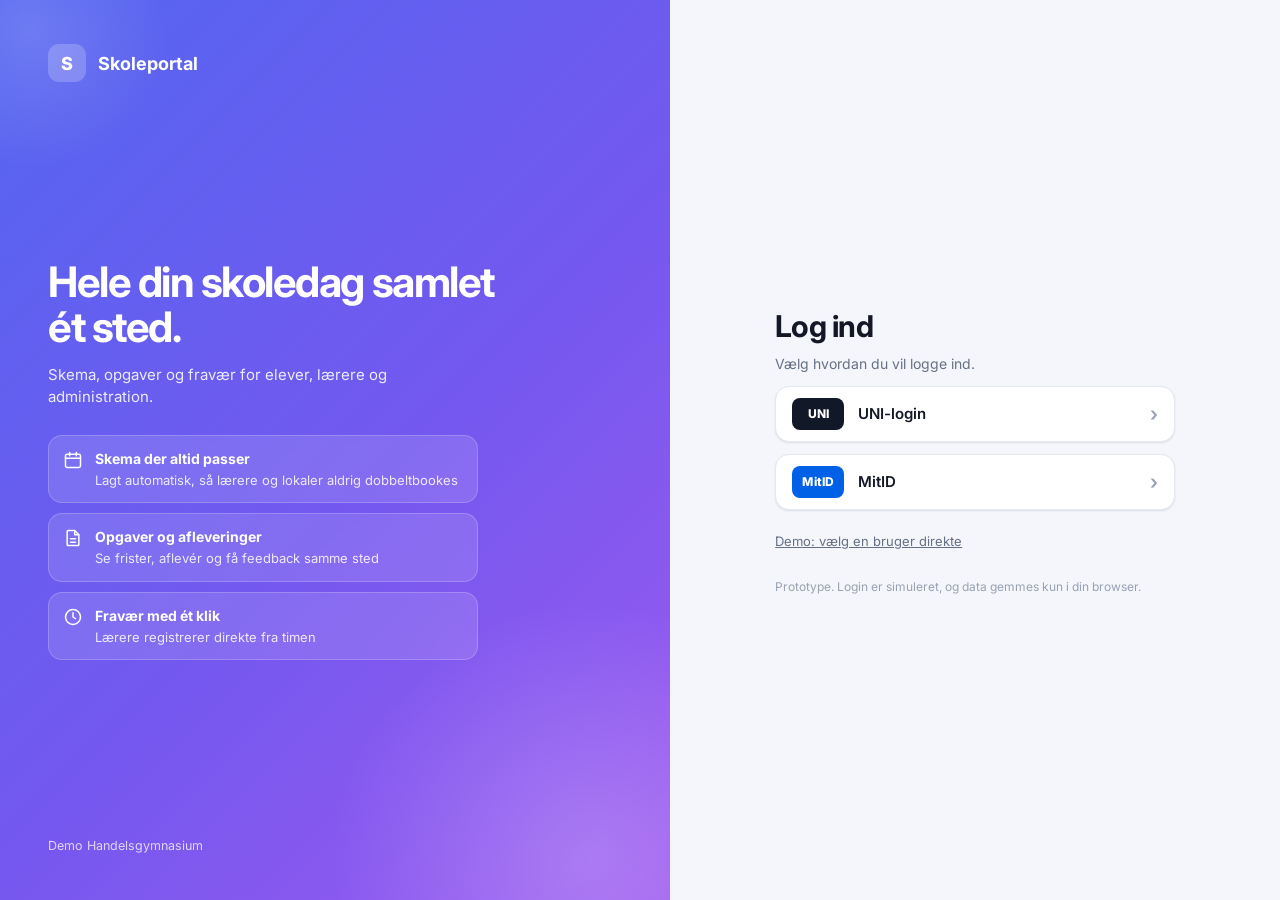
==== commit 527232da: "Skoleportal: nyt design, simuleret UNI-login/MitID, hurtigt login og dobbeltmoduler - Moderne design" ====
--- a/skoleportal/index.html
+++ b/skoleportal/index.html
@@ -4,228 +4,399 @@
 <meta charset="utf-8">
 <meta name="viewport" content="width=device-width, initial-scale=1">
 <title>Skoleportal</title>
+<link rel="preconnect" href="https://fonts.googleapis.com">
+<link rel="preconnect" href="https://fonts.gstatic.com" crossorigin>
+<link href="https://fonts.googleapis.com/css2?family=Inter:wght@400;500;600;700;800&display=swap" rel="stylesheet">
 <style>
 :root{
-  --bg:#f3f5f8; --panel:#fff; --line:#e2e6ec; --line2:#eef1f5; --text:#1f2933; --muted:#6b7785;
-  --brand:#2f6fb0; --brand-d:#22578c; --brand-l:#e8f0fa;
-  --ok:#1d8a4b; --ok-l:#e2f5ea; --warn:#a96400; --warn-l:#fff3da; --bad:#c22f3c; --bad-l:#fde7e9;
-  --info:#2f6fb0; --info-l:#e6f0fb; --radius:8px;
+  --bg:#f4f6fb; --panel:#fff; --panel-2:#f8f9fc; --hover:#f2f4f9; --line:#e5e8ef; --line-2:#eef0f5;
+  --text:#141826; --muted:#667085; --faint:#98a2b3;
+  --brand:#4f5fe8; --brand-d:#3f4ed6; --brand-l:#eef0fe; --brand-ink:#3442c4;
+  --ok:#0f7b55; --ok-l:#e5f6ee; --warn:#ad5b06; --warn-l:#fff3e2; --bad:#cf2c40; --bad-l:#fdebee; --info:#4f5fe8; --info-l:#eef0fe;
+  --shadow:0 1px 2px rgba(16,24,40,.05),0 1px 3px rgba(16,24,40,.05);
+  --shadow-lg:0 24px 48px -12px rgba(16,24,40,.28);
+  --grad:linear-gradient(135deg,#5466f0 0%,#7458ef 55%,#9d5af0 100%);
+  --lesson-mix:68%; --edge-with:#000; --edge-amt:25%;
+  --r:14px; --r-sm:10px;
+  color-scheme:light;
+}
+@media (prefers-color-scheme:dark){:root:not([data-theme=light]){
+  --bg:#0d1017; --panel:#151922; --panel-2:#1a1f2b; --hover:#1e2431; --line:#262c3a; --line-2:#1f2532;
+  --text:#e7eaf1; --muted:#9aa3b5; --faint:#6b7486;
+  --brand:#7a88ff; --brand-d:#6676f7; --brand-l:#20264a; --brand-ink:#b8c0ff;
+  --ok:#46c28d; --ok-l:#11291f; --warn:#f0a54e; --warn-l:#2f2414; --bad:#f36b7d; --bad-l:#33171d; --info:#8e9bff; --info-l:#20264a;
+  --shadow:0 1px 2px rgba(0,0,0,.35); --shadow-lg:0 24px 48px -12px rgba(0,0,0,.7);
+  --lesson-mix:34%; --edge-with:#fff; --edge-amt:10%;
+  color-scheme:dark;
+}}
+:root[data-theme=dark]{
+  --bg:#0d1017; --panel:#151922; --panel-2:#1a1f2b; --hover:#1e2431; --line:#262c3a; --line-2:#1f2532;
+  --text:#e7eaf1; --muted:#9aa3b5; --faint:#6b7486;
+  --brand:#7a88ff; --brand-d:#6676f7; --brand-l:#20264a; --brand-ink:#b8c0ff;
+  --ok:#46c28d; --ok-l:#11291f; --warn:#f0a54e; --warn-l:#2f2414; --bad:#f36b7d; --bad-l:#33171d; --info:#8e9bff; --info-l:#20264a;
+  --shadow:0 1px 2px rgba(0,0,0,.35); --shadow-lg:0 24px 48px -12px rgba(0,0,0,.7);
+  --lesson-mix:34%; --edge-with:#fff; --edge-amt:10%;
+  color-scheme:dark;
 }
 *{box-sizing:border-box}
-body{margin:0;font-family:system-ui,-apple-system,"Segoe UI",Roboto,Helvetica,Arial,sans-serif;background:var(--bg);color:var(--text);font-size:14px;line-height:1.45}
-h1{font-size:23px;font-weight:500;color:var(--brand-d);margin:0}
-h3{font-size:15px;margin:0 0 12px}
+html,body{margin:0}
+body{font-family:Inter,system-ui,-apple-system,"Segoe UI",Roboto,Helvetica,Arial,sans-serif;background:var(--bg);color:var(--text);font-size:14px;line-height:1.5;-webkit-font-smoothing:antialiased}
+h1{font-size:24px;font-weight:700;letter-spacing:-.02em;margin:0}
+h2{font-size:19px;font-weight:700;letter-spacing:-.015em}
+h3{font-size:15px;font-weight:600;margin:0 0 12px;letter-spacing:-.005em}
 a{color:var(--brand)}
+code{background:var(--panel-2);border:1px solid var(--line);padding:1px 6px;border-radius:6px;font-size:12.5px}
 .muted{color:var(--muted)}
-.small{font-size:12px}
+.small{font-size:12.5px}
 .row{display:flex;gap:8px;align-items:center;flex-wrap:wrap}
 .spacer{flex:1}
-
-/* top + layout */
-.topbar{height:54px;background:var(--brand);color:#fff;display:flex;align-items:center;gap:18px;padding:0 16px;position:sticky;top:0;z-index:30}
-.brand{font-weight:700;font-size:21px;letter-spacing:.2px;white-space:nowrap}
-.brand span{color:#a8d4ff}
-.school{opacity:.9;white-space:nowrap;overflow:hidden;text-overflow:ellipsis}
-.top-right{margin-left:auto;display:flex;align-items:center;gap:10px}
-.chip{display:inline-flex;align-items:center;gap:6px;background:rgba(255,255,255,.14);color:#fff;border:1px solid rgba(255,255,255,.25);border-radius:999px;padding:5px 11px;font:inherit;font-size:13px;cursor:pointer;white-space:nowrap}
-.chip:hover{background:rgba(255,255,255,.24)}
-.chip.sim{background:#f59e0b;border-color:#f59e0b;color:#1f2933}
-.chip .ic{width:15px;height:15px}
-.me{display:flex;align-items:center;gap:8px}
-.avatar{width:32px;height:32px;border-radius:50%;background:#fff;color:var(--brand-d);display:grid;place-items:center;font-weight:700;font-size:13px;flex-shrink:0}
-.avatar.lg{width:64px;height:64px;font-size:22px;background:var(--brand-l)}
+.ic{width:18px;height:18px;flex-shrink:0}
+
+/* skal */
+.shell{display:flex;min-height:100vh}
+.side{width:248px;flex-shrink:0;background:var(--panel);border-right:1px solid var(--line);display:flex;flex-direction:column;position:sticky;top:0;height:100vh;padding:18px 14px}
+.side-brand{display:flex;align-items:center;gap:11px;padding:4px 8px 22px}
+.side-brand b{display:block;font-size:16px;letter-spacing:-.01em}
+.side-brand small{display:block;color:var(--muted);font-size:12px;white-space:nowrap;overflow:hidden;text-overflow:ellipsis;max-width:160px}
+.logo{width:38px;height:38px;border-radius:11px;background:var(--grad);color:#fff;display:grid;place-items:center;font-weight:800;font-size:18px;box-shadow:0 6px 16px -6px rgba(84,102,240,.65);flex-shrink:0}
+.nav{display:flex;flex-direction:column;gap:2px}
+.nav a{display:flex;align-items:center;gap:11px;padding:9px 12px;border-radius:10px;color:var(--muted);text-decoration:none;cursor:pointer;font-weight:500;transition:background .15s,color .15s}
+.nav a:hover{background:var(--hover);color:var(--text)}
+.nav a.active{background:var(--brand-l);color:var(--brand-ink)}
+.nav a.active .ic{color:var(--brand)}
+.side-foot{margin-top:auto;padding:12px 14px;font-size:12px;color:var(--muted);background:var(--panel-2);border:1px solid var(--line-2);border-radius:12px}
+.side-foot button{background:none;border:0;color:var(--brand);padding:0;margin-top:4px;cursor:pointer;font:inherit;font-size:12px;font-weight:600}
+.main-col{flex:1;min-width:0;display:flex;flex-direction:column}
+.topbar{height:64px;display:flex;align-items:center;gap:14px;padding:0 28px;position:sticky;top:0;z-index:30;background:color-mix(in srgb,var(--bg) 80%,transparent);backdrop-filter:saturate(1.5) blur(14px);-webkit-backdrop-filter:saturate(1.5) blur(14px);border-bottom:1px solid var(--line-2)}
+.mobile-brand{display:none;align-items:center;gap:9px;font-weight:700}
+.mobile-brand .logo{width:32px;height:32px;font-size:15px;border-radius:9px}
+.top-title{color:var(--muted);font-weight:500;white-space:nowrap;overflow:hidden;text-overflow:ellipsis}
+.top-right{margin-left:auto;display:flex;align-items:center;gap:8px}
+.chip{display:inline-flex;align-items:center;gap:7px;height:36px;padding:0 13px;border-radius:999px;border:1px solid var(--line);background:var(--panel);color:var(--text);font:inherit;font-size:13px;font-weight:500;cursor:pointer;white-space:nowrap;box-shadow:var(--shadow)}
+.chip:hover{background:var(--hover)}
+.chip.sim{background:var(--warn-l);color:var(--warn);border-color:transparent}
+.chip .ic{width:16px;height:16px}
+.icon-btn{width:36px;height:36px;display:grid;place-items:center;border-radius:10px;border:1px solid var(--line);background:var(--panel);color:var(--muted);cursor:pointer;box-shadow:var(--shadow)}
+.icon-btn:hover{color:var(--text);background:var(--hover)}
+.me{display:flex;align-items:center;gap:9px;height:36px;padding:0 12px 0 3px;border-radius:999px;border:1px solid var(--line);background:var(--panel);box-shadow:var(--shadow)}
+.avatar{width:30px;height:30px;border-radius:50%;background:var(--grad);color:#fff;display:grid;place-items:center;font-weight:700;font-size:12px;flex-shrink:0}
+.avatar.lg{width:64px;height:64px;font-size:22px}
+.avatar.soft{background:var(--brand-l);color:var(--brand-ink)}
 .me-txt{display:flex;flex-direction:column;line-height:1.15}
-.me-txt small{opacity:.85}
-.layout{display:flex;min-height:calc(100vh - 54px)}
-.side{width:214px;background:#fff;border-right:1px solid var(--line);padding:8px 0;flex-shrink:0;display:flex;flex-direction:column}
-.side a{display:flex;align-items:center;gap:11px;padding:11px 18px;color:var(--text);text-decoration:none;cursor:pointer;border-left:3px solid transparent}
-.side a:hover{background:#f4f7fb}
-.side a.active{background:var(--brand-l);border-left-color:var(--brand);color:var(--brand-d);font-weight:600}
-.side .foot{margin-top:auto;padding:14px 18px;font-size:12px;color:var(--muted);border-top:1px solid var(--line2)}
-.side .foot button{background:none;border:0;color:var(--brand);padding:0;cursor:pointer;font:inherit;font-size:12px;text-decoration:underline}
-.ic{width:18px;height:18px;flex-shrink:0}
-main{flex:1;padding:22px 26px 40px;min-width:0}
-.page-head{display:flex;align-items:center;gap:12px;flex-wrap:wrap;margin-bottom:16px}
+.me-txt b{font-size:13px;font-weight:600}
+.me-txt small{color:var(--muted);font-size:11.5px}
+main{padding:26px 28px 56px;width:100%;max-width:1440px}
+.page-head{display:flex;align-items:flex-end;gap:12px;flex-wrap:wrap;margin-bottom:20px}
 .page-head .row{margin-left:auto}
-.back{display:inline-block;margin-bottom:10px;cursor:pointer;color:var(--brand)}
-
-/* cards, grids */
-.card{background:var(--panel);border:1px solid var(--line);border-radius:var(--radius);padding:16px;margin-bottom:16px}
-.card.hl{border-color:var(--brand);box-shadow:0 0 0 3px var(--brand-l)}
-.grid2{display:grid;grid-template-columns:repeat(auto-fit,minmax(320px,1fr));gap:16px;align-items:start}
+.back{display:inline-flex;align-items:center;gap:4px;margin-bottom:12px;cursor:pointer;color:var(--muted);font-weight:500}
+.back:hover{color:var(--text)}
+
+/* kort */
+.card{background:var(--panel);border:1px solid var(--line);border-radius:var(--r);padding:20px;margin-bottom:18px;box-shadow:var(--shadow)}
+.card.hl{border-color:color-mix(in srgb,var(--brand) 40%,var(--line));box-shadow:0 0 0 4px var(--brand-l),var(--shadow)}
+.card.hero{background:var(--grad);color:#fff;border:0;position:relative;overflow:hidden;padding:26px 26px}
+.card.hero::after{content:"";position:absolute;width:380px;height:380px;right:-120px;top:-180px;border-radius:50%;background:radial-gradient(circle,rgba(255,255,255,.22),transparent 65%);pointer-events:none}
+.card.hero h1{color:#fff;font-size:28px}
+.card.hero .hero-sub{opacity:.88;margin-top:6px}
+.card.hero .hero-date{opacity:.8;font-size:13px;font-weight:500;margin-bottom:4px}
+.card.hero .btn{background:rgba(255,255,255,.16);border-color:rgba(255,255,255,.28);color:#fff;box-shadow:none;backdrop-filter:blur(4px)}
+.card.hero .btn:hover{background:rgba(255,255,255,.26)}
+.card.hero .btn.primary{background:#fff;color:#3b3fc4;border-color:#fff}
+.card.hero .badge{background:rgba(255,255,255,.2);color:#fff}
+.grid2{display:grid;grid-template-columns:repeat(auto-fit,minmax(380px,1fr));gap:18px;align-items:start}
 .grid2>.card{margin-bottom:0}
-.stack>*+*{margin-top:16px}
-.tiles{display:grid;grid-template-columns:repeat(auto-fit,minmax(150px,1fr));gap:12px;margin-bottom:16px}
-.tile{background:#fff;border:1px solid var(--line);border-radius:var(--radius);padding:14px}
-.tile .v{font-size:26px;font-weight:600;line-height:1.1}
+.stack>*+*{margin-top:18px}
+.stack>.card{margin-bottom:0}
+.tiles{display:grid;grid-template-columns:repeat(auto-fit,minmax(170px,1fr));gap:14px;margin-bottom:18px}
+.tile{background:var(--panel);border:1px solid var(--line);border-radius:var(--r);padding:16px 18px;box-shadow:var(--shadow);position:relative;overflow:hidden}
+.tile::before{content:"";position:absolute;left:0;top:14px;bottom:14px;width:3px;border-radius:0 3px 3px 0;background:var(--line)}
+.tile.ok::before{background:var(--ok)} .tile.warn::before{background:var(--warn)} .tile.bad::before{background:var(--bad)}
+.tile .v{font-size:26px;font-weight:700;letter-spacing:-.02em;line-height:1.15;font-variant-numeric:tabular-nums}
 .tile .l{color:var(--muted);font-size:12.5px;margin-top:4px}
 .tile.bad .v{color:var(--bad)} .tile.warn .v{color:var(--warn)} .tile.ok .v{color:var(--ok)}
-.empty{color:var(--muted);padding:14px 0;text-align:center}
-.note{background:var(--info-l);color:#1d4f80;border-radius:6px;padding:10px 12px;font-size:13px;margin-bottom:14px}
-.note.warn{background:var(--warn-l);color:#7a4a00}
-.note.bad{background:var(--bad-l);color:#8c1d27}
-
-/* buttons, inputs */
-.btn{display:inline-flex;align-items:center;gap:6px;border:1px solid var(--line);background:#fff;color:var(--text);border-radius:6px;padding:7px 13px;font:inherit;cursor:pointer;white-space:nowrap}
-.btn:hover{background:#f4f7fb}
-.btn.primary{background:var(--brand);border-color:var(--brand);color:#fff}
+.empty{color:var(--muted);padding:18px 0;text-align:center}
+.note{background:var(--info-l);color:var(--brand-ink);border-radius:var(--r-sm);padding:11px 14px;font-size:13px;margin-bottom:16px}
+.note.warn{background:var(--warn-l);color:var(--warn)}
+.note.bad{background:var(--bad-l);color:var(--bad)}
+
+/* knapper og felter */
+.btn{display:inline-flex;align-items:center;justify-content:center;gap:7px;height:38px;padding:0 15px;border-radius:10px;border:1px solid var(--line);background:var(--panel);color:var(--text);font:inherit;font-weight:500;cursor:pointer;white-space:nowrap;box-shadow:var(--shadow);transition:background .15s,border-color .15s,transform .05s}
+.btn:hover{background:var(--hover)}
+.btn:active{transform:translateY(1px)}
+.btn.primary{background:var(--brand);border-color:var(--brand);color:#fff;box-shadow:0 1px 2px rgba(16,24,40,.1),inset 0 1px 0 rgba(255,255,255,.18)}
 .btn.primary:hover{background:var(--brand-d)}
-.btn.danger{color:var(--bad);border-color:#f0c4c8}
-.btn.danger:hover{background:var(--bad-l)}
-.btn.sm{padding:4px 9px;font-size:12.5px}
-.btn:disabled{opacity:.5;cursor:default}
-.input,select,textarea{font:inherit;border:1px solid #cfd6df;border-radius:6px;padding:7px 9px;background:#fff;color:var(--text);max-width:100%}
-.input:focus,select:focus,textarea:focus{outline:2px solid var(--brand-l);border-color:var(--brand)}
-textarea{width:100%;min-height:90px;resize:vertical}
-.field{display:flex;flex-direction:column;gap:4px;margin-bottom:12px}
+.btn.danger{color:var(--bad)}
+.btn.danger:hover{background:var(--bad-l);border-color:transparent}
+.btn.sm{height:30px;padding:0 10px;font-size:12.5px;border-radius:8px}
+.btn:disabled{opacity:.55;cursor:default}
+.btn .ic{width:16px;height:16px}
+.input,select,textarea{font:inherit;height:40px;border:1px solid var(--line);border-radius:10px;padding:0 12px;background:var(--panel);color:var(--text);max-width:100%;transition:border-color .15s,box-shadow .15s}
+select{padding-right:8px;cursor:pointer}
+textarea{height:auto;width:100%;min-height:100px;padding:10px 12px;resize:vertical}
+.input:focus,select:focus,textarea:focus{outline:none;border-color:var(--brand);box-shadow:0 0 0 4px var(--brand-l)}
+input[type=checkbox]{accent-color:var(--brand);width:16px;height:16px}
+input[type=color]{height:40px;width:48px;padding:3px;border-radius:10px;border:1px solid var(--line);background:var(--panel);cursor:pointer}
+input[type=file]{font:inherit;color:var(--muted)}
+.field{display:flex;flex-direction:column;gap:6px;margin-bottom:14px}
 .field>label{font-size:12.5px;color:var(--muted);font-weight:600}
 .field .input,.field select{width:100%}
 .form-grid{display:grid;grid-template-columns:1fr 1fr;gap:0 14px}
-.checks{display:grid;grid-template-columns:repeat(auto-fill,minmax(150px,1fr));gap:4px 10px}
-.checks label{display:flex;gap:6px;align-items:center;font-size:13px}
-input[type=number].num{width:70px}
-
-/* badges, tabs, tables, progress */
-.badge{display:inline-block;padding:2px 8px;border-radius:999px;font-size:12px;font-weight:600;white-space:nowrap}
+.checks{display:grid;grid-template-columns:repeat(auto-fill,minmax(160px,1fr));gap:6px 12px}
+.checks label{display:flex;gap:8px;align-items:center;font-size:13px}
+input[type=number].num{width:76px}
+
+/* badges, tabs, tabeller */
+.badge{display:inline-flex;align-items:center;gap:6px;height:24px;padding:0 10px;border-radius:999px;font-size:12px;font-weight:600;white-space:nowrap}
+.badge::before{content:"";width:6px;height:6px;border-radius:50%;background:currentColor;opacity:.75}
 .badge.ok{background:var(--ok-l);color:var(--ok)}
 .badge.warn{background:var(--warn-l);color:var(--warn)}
 .badge.bad{background:var(--bad-l);color:var(--bad)}
 .badge.info{background:var(--info-l);color:var(--info)}
-.badge.muted{background:#eef1f5;color:var(--muted)}
-.tabs{display:flex;gap:4px;flex-wrap:wrap}
-.tab{border:1px solid var(--line);background:#fff;border-radius:999px;padding:5px 12px;cursor:pointer;font:inherit;font-size:13px}
-.tab.active{background:var(--brand);border-color:var(--brand);color:#fff}
-.tab .count{opacity:.7;margin-left:3px}
-.toolbar{display:flex;gap:10px;flex-wrap:wrap;align-items:center;margin-bottom:12px}
+.badge.muted{background:var(--line-2);color:var(--muted)}
+.tabs{display:inline-flex;gap:2px;padding:3px;background:var(--panel-2);border:1px solid var(--line);border-radius:12px;flex-wrap:wrap}
+.tab{border:0;background:none;border-radius:9px;padding:6px 12px;cursor:pointer;font:inherit;font-size:13px;font-weight:500;color:var(--muted)}
+.tab:hover{color:var(--text)}
+.tab.active{background:var(--panel);color:var(--text);box-shadow:var(--shadow)}
+.tab .count{margin-left:6px;font-size:11px;background:var(--line-2);border-radius:999px;padding:1px 7px;color:var(--muted)}
+.toolbar{display:flex;gap:10px;flex-wrap:wrap;align-items:center;margin-bottom:14px}
 .table-wrap{overflow-x:auto}
-.tbl{width:100%;border-collapse:collapse}
-.tbl th{text-align:left;font-size:12px;color:var(--muted);font-weight:600;padding:8px 10px;border-bottom:1px solid var(--line);white-space:nowrap}
-.tbl td{padding:9px 10px;border-bottom:1px solid var(--line2);vertical-align:middle}
+.tbl{width:100%;border-collapse:separate;border-spacing:0}
+.tbl th{text-align:left;font-size:11px;text-transform:uppercase;letter-spacing:.05em;color:var(--faint);font-weight:600;padding:9px 12px;border-bottom:1px solid var(--line);white-space:nowrap}
+.tbl td{padding:11px 12px;border-bottom:1px solid var(--line-2);vertical-align:middle}
+.tbl tr:last-child td{border-bottom:0}
 .tbl tr.click{cursor:pointer}
-.tbl tr.click:hover td{background:#f7f9fc}
+.tbl tr.click:hover td{background:var(--hover)}
 .tbl td.r,.tbl th.r{text-align:right}
-.progress{height:7px;background:#e9edf2;border-radius:99px;overflow:hidden;min-width:80px}
-.progress span{display:block;height:100%;background:var(--ok)}
-.progress.warn span{background:#e3a008}
+.progress{height:8px;background:var(--line-2);border-radius:99px;overflow:hidden;min-width:80px}
+.progress span{display:block;height:100%;background:var(--ok);border-radius:99px;transition:width .4s}
+.progress.warn span{background:var(--warn)}
 .progress.bad span{background:var(--bad)}
-.seg{display:inline-flex;border:1px solid var(--line);border-radius:6px;overflow:hidden}
-.seg button{border:0;background:#fff;padding:6px 11px;font:inherit;font-size:13px;cursor:pointer;border-right:1px solid var(--line)}
-.seg button:last-child{border-right:0}
+.seg{display:inline-flex;padding:3px;gap:2px;background:var(--panel-2);border:1px solid var(--line);border-radius:10px}
+.seg button{border:0;background:none;padding:6px 12px;border-radius:7px;font:inherit;font-size:13px;font-weight:500;cursor:pointer;color:var(--muted)}
+.seg button:hover{color:var(--text)}
 .seg button.on.p{background:var(--ok);color:#fff}
-.seg button.on.l{background:#e3a008;color:#fff}
+.seg button.on.l{background:var(--warn);color:#fff}
 .seg button.on.a{background:var(--bad);color:#fff}
 
-/* lessons list */
-.lessons{display:flex;flex-direction:column}
-.lrow{display:flex;align-items:center;gap:10px;padding:9px 4px;border-bottom:1px solid var(--line2);flex-wrap:wrap}
-.lrow:last-child{border-bottom:0}
-.lrow.past{opacity:.55}
-.lrow.now{background:var(--brand-l);border-radius:6px;padding-left:8px}
-.swatch{width:10px;height:10px;border-radius:3px;flex-shrink:0;border:1px solid rgba(0,0,0,.12)}
-.ltime{font-variant-numeric:tabular-nums;color:var(--muted);width:92px}
-.lsub{font-weight:600;flex:1;min-width:120px}
-.list-item{display:flex;align-items:center;gap:10px;padding:10px 4px;border-bottom:1px solid var(--line2);cursor:pointer}
-.list-item:last-child{border-bottom:0}
-.list-item:hover{background:#f7f9fc}
+/* lister */
+.lessons{display:flex;flex-direction:column;gap:2px}
+.lrow{display:flex;align-items:center;gap:12px;padding:9px 10px;border-radius:10px;flex-wrap:wrap}
+.lrow:hover{background:var(--hover)}
+.lrow.past{opacity:.5}
+.lrow.now{background:var(--brand-l)}
+.swatch{width:10px;height:10px;border-radius:4px;flex-shrink:0}
+.lrow .swatch,.list-item .swatch{width:4px;height:34px;border-radius:4px}
+.ltime{font-variant-numeric:tabular-nums;color:var(--muted);width:96px;font-size:13px}
+.lsub{font-weight:600;flex:1;min-width:140px;line-height:1.35}
+.list-item{display:flex;align-items:center;gap:12px;padding:10px;border-radius:10px;cursor:pointer}
+.list-item:hover{background:var(--hover)}
 .list-item .grow{flex:1;min-width:0}
+.list-item .badge{flex-shrink:0}
 .list-item .t{font-weight:600}
 
-/* week grid */
+/* ugeskema */
 .weeknav{display:flex;align-items:center;gap:6px}
-.weeknav .lbl{min-width:120px;text-align:center;font-weight:600;color:var(--brand-d)}
-.week-wrap{overflow-x:auto;border:1px solid var(--line);border-radius:var(--radius);background:#fff}
-.week{display:grid;grid-template-columns:52px repeat(5,minmax(132px,1fr));min-width:720px}
-.week .head{background:#f1f4f8;border-bottom:1px solid var(--line);border-right:1px solid var(--line);padding:8px 4px;text-align:center;font-size:13px;color:var(--muted)}
-.week .head.today{background:var(--brand);color:#fff;font-weight:600}
-.timecol,.daycol{position:relative;border-right:1px solid var(--line)}
-.daycol:last-child,.week .head:last-child{border-right:0}
-.daycol.today{background:#fafcff}
-.hourline{position:absolute;left:0;right:0;border-top:1px solid var(--line2)}
-.hourlabel{position:absolute;right:6px;font-size:11px;color:var(--muted);margin-top:2px}
-.lesson{position:absolute;left:3px;right:3px;border-radius:5px;padding:3px 6px;font-size:12px;overflow:hidden;border-left:4px solid rgba(0,0,0,.22);line-height:1.3;color:#1f2933}
-.lesson .t{font-size:11px;opacity:.75;font-variant-numeric:tabular-nums}
-.lesson .s{font-weight:700;white-space:nowrap;overflow:hidden;text-overflow:ellipsis}
-.lesson .m{display:flex;justify-content:space-between;gap:4px;opacity:.85}
-.lesson .flag{position:absolute;right:4px;top:3px;font-size:10px;font-weight:700;background:rgba(255,255,255,.85);border-radius:4px;padding:0 4px;color:var(--bad)}
+.weeknav .lbl{min-width:130px;text-align:center;font-weight:600}
+.week-wrap{overflow-x:auto;border:1px solid var(--line);border-radius:var(--r);background:var(--panel);box-shadow:var(--shadow)}
+.week{display:grid;grid-template-columns:56px repeat(5,minmax(136px,1fr));min-width:740px}
+.week .head{padding:10px 6px 12px;text-align:center;font-size:12px;color:var(--muted);border-bottom:1px solid var(--line);font-weight:500;text-transform:uppercase;letter-spacing:.05em}
+.week .head b{display:grid;place-items:center;width:34px;height:34px;margin:4px auto 0;border-radius:50%;font-size:17px;color:var(--text);font-weight:700;letter-spacing:-.01em;text-transform:none}
+.week .head.today{color:var(--brand)}
+.week .head.today b{background:var(--brand);color:#fff}
+.timecol,.daycol{position:relative}
+.daycol{border-left:1px solid var(--line-2)}
+.daycol.today{background:color-mix(in srgb,var(--brand-l) 40%,transparent)}
+.hourline{position:absolute;left:0;right:0;border-top:1px dashed var(--line)}
+.hourlabel{position:absolute;right:8px;font-size:11px;color:var(--faint);margin-top:3px;font-variant-numeric:tabular-nums}
+.lesson{position:absolute;left:4px;right:4px;border-radius:9px;padding:5px 8px;font-size:12px;overflow:hidden;line-height:1.3;color:var(--text);background:color-mix(in srgb,var(--c) var(--lesson-mix),var(--panel));border-left:3px solid color-mix(in srgb,var(--c),var(--edge-with) var(--edge-amt));transition:transform .12s,box-shadow .12s}
+.lesson .t{font-size:11px;color:var(--muted);font-variant-numeric:tabular-nums}
+.lesson .s{font-weight:600;white-space:nowrap;overflow:hidden;text-overflow:ellipsis}
+.lesson .m{display:flex;justify-content:space-between;gap:4px;color:var(--muted);font-size:11.5px}
+.lesson .flag{position:absolute;right:5px;top:5px;font-size:10px;font-weight:700;background:var(--panel);border-radius:6px;padding:1px 6px;color:var(--bad);box-shadow:var(--shadow)}
 .lesson.click{cursor:pointer}
-.lesson.click:hover{filter:brightness(.95);box-shadow:0 1px 5px rgba(0,0,0,.18)}
-.lesson.conflict{outline:2px solid var(--bad);outline-offset:-1px}
+.lesson.click:hover{transform:translateY(-1px);box-shadow:0 8px 18px -8px rgba(16,24,40,.35)}
+.lesson.conflict{box-shadow:0 0 0 2px var(--bad)}
 .lesson.now{box-shadow:0 0 0 2px var(--brand)}
 .nowline{position:absolute;left:0;right:0;border-top:2px solid var(--bad);z-index:3;pointer-events:none}
-.nowline::before{content:"";position:absolute;left:-4px;top:-5px;width:8px;height:8px;border-radius:50%;background:var(--bad)}
-
-/* scheme timeline */
+.nowline::before{content:"";position:absolute;left:-5px;top:-6px;width:10px;height:10px;border-radius:50%;background:var(--bad)}
+
+/* modultidslinje */
 .tl{margin:6px 0 4px}
 .tl-row{display:flex;align-items:center;gap:10px;margin-bottom:8px}
 .tl-label{width:90px;font-size:12.5px;font-weight:600;flex-shrink:0}
-.tl-track{position:relative;height:26px;flex:1;background:repeating-linear-gradient(90deg,#f1f4f8 0 1px,transparent 1px 12.5%);border-radius:4px}
-.tl-bar{position:absolute;top:2px;bottom:2px;background:var(--brand);color:#fff;border-radius:4px;font-size:11px;display:grid;place-items:center;overflow:hidden}
-.tl-row.alt .tl-bar{background:#2a9d8f}
-.tl-axis{display:flex;justify-content:space-between;margin-left:100px;font-size:11px;color:var(--muted)}
+.tl-track{position:relative;height:28px;flex:1;background:repeating-linear-gradient(90deg,var(--line) 0 1px,transparent 1px 12.5%);border-radius:6px;background-color:var(--panel-2)}
+.tl-bar{position:absolute;top:3px;bottom:3px;background:var(--brand);color:#fff;border-radius:6px;font-size:11px;font-weight:600;display:grid;place-items:center;overflow:hidden}
+.tl-row.alt .tl-bar{background:#14a38b}
+.tl-bar.dbl{background-image:repeating-linear-gradient(45deg,rgba(255,255,255,.18) 0 4px,transparent 4px 8px)}
+.tl-axis{display:flex;justify-content:space-between;margin-left:100px;font-size:11px;color:var(--faint)}
 .slotrow{display:flex;align-items:center;gap:6px;margin-bottom:6px}
 .slotrow span{width:62px;font-size:12.5px;color:var(--muted)}
-
-/* classes page */
-.split{display:grid;grid-template-columns:240px 1fr;gap:16px;align-items:start}
-.cls-item{padding:10px 12px;border-radius:6px;cursor:pointer;display:flex;flex-direction:column}
-.cls-item:hover{background:#f4f7fb}
-.cls-item.active{background:var(--brand-l)}
-.subj-chip{display:inline-flex;align-items:center;gap:6px;border:1px solid var(--line);border-radius:999px;padding:3px 6px 3px 10px;margin:0 6px 6px 0;font-size:13px}
-.subj-chip button{border:0;background:none;color:var(--muted);cursor:pointer;font-size:15px;line-height:1}
-
-/* login */
-.login-wrap{min-height:100vh;display:grid;place-items:center;padding:16px;background:linear-gradient(160deg,#2f6fb0 0%,#22578c 55%,#1b456f 100%)}
-.login-card{background:#fff;border-radius:12px;padding:32px 28px;width:100%;max-width:400px;box-shadow:0 20px 50px rgba(0,0,0,.25);text-align:center}
-.login-card .brand{color:var(--brand-d);font-size:30px;margin-bottom:4px}
-.login-card .brand span{color:#4fa3ff}
-.btn-login{display:block;width:100%;padding:13px;border-radius:8px;font:inherit;font-weight:600;font-size:15px;cursor:pointer;margin-top:12px;border:2px solid transparent}
-.btn-login.uni{background:#1f2933;color:#fff}
-.btn-login.mitid{background:#fff;color:#0060e6;border-color:#0060e6}
-.btn-login:hover{filter:brightness(1.08)}
-.proto{margin-top:18px;font-size:12.5px;color:var(--muted)}
-.demo-pick{display:grid;grid-template-columns:repeat(3,1fr);gap:8px;margin:12px 0}
-.demo-pick .btn{flex-direction:column;align-items:flex-start;white-space:normal;text-align:left;gap:2px}
-.pick-list{max-height:300px;overflow:auto;border:1px solid var(--line);border-radius:6px;margin-top:8px}
-.pick-group{position:sticky;top:0;background:#f1f4f8;padding:5px 10px;font-size:12px;font-weight:700;color:var(--muted)}
-.pick-row{display:flex;justify-content:space-between;padding:8px 10px;cursor:pointer;border-bottom:1px solid var(--line2)}
-.pick-row:hover{background:var(--brand-l)}
+.slotrow .input{height:36px}
+
+/* klasser */
+.split{display:grid;grid-template-columns:250px 1fr;gap:18px;align-items:start}
+.cls-item{padding:10px 12px;border-radius:10px;cursor:pointer;display:flex;flex-direction:column}
+.cls-item:hover{background:var(--hover)}
+.cls-item.active{background:var(--brand-l);color:var(--brand-ink)}
+.subj-chip{display:inline-flex;align-items:center;gap:7px;border:1px solid var(--line);background:var(--panel-2);border-radius:999px;padding:4px 6px 4px 10px;margin:0 6px 6px 0;font-size:13px}
+.subj-chip button{border:0;background:none;color:var(--faint);cursor:pointer;font-size:15px;line-height:1;border-radius:50%;width:20px;height:20px}
+.subj-chip button:hover{background:var(--hover);color:var(--text)}
+
+/* loginside */
+.login{min-height:100vh;display:grid;grid-template-columns:1.1fr 1fr;background:var(--bg)}
+.login-hero{background:var(--grad);color:#fff;padding:44px 48px;display:flex;flex-direction:column;justify-content:space-between;gap:32px;position:relative;overflow:hidden}
+.login-hero::before{content:"";position:absolute;width:560px;height:560px;right:-200px;bottom:-240px;border-radius:50%;background:radial-gradient(circle,rgba(255,255,255,.2),transparent 65%)}
+.login-hero::after{content:"";position:absolute;width:300px;height:300px;left:-120px;top:-120px;border-radius:50%;background:radial-gradient(circle,rgba(255,255,255,.14),transparent 65%)}
+.login-hero>*{position:relative;z-index:1}
+.hero-brand{display:flex;align-items:center;gap:12px;font-weight:700;font-size:18px}
+.hero-brand .logo{background:rgba(255,255,255,.2);box-shadow:none}
+.login-hero h1{color:#fff;font-size:42px;line-height:1.08;letter-spacing:-.035em;max-width:470px;margin:0 0 14px}
+.hero-points{display:grid;gap:10px;max-width:430px}
+.hero-point{display:flex;gap:12px;align-items:flex-start;background:rgba(255,255,255,.12);border:1px solid rgba(255,255,255,.2);border-radius:14px;padding:12px 14px;backdrop-filter:blur(6px)}
+.hero-point .ic{width:20px;height:20px;margin-top:2px}
+.hero-point b{display:block}
+.hero-point span{opacity:.85;font-size:13px}
+.login-panel{display:grid;place-items:center;padding:32px 20px}
+.login-card{width:100%;max-width:400px}
+.login-card h2{font-size:30px;margin:0 0 4px;letter-spacing:-.025em}
+.quick-label{font-size:11.5px;font-weight:600;text-transform:uppercase;letter-spacing:.06em;color:var(--faint);margin:26px 0 10px}
+.quick-user{display:flex;align-items:center;gap:12px;padding:12px 12px 12px 14px;border:1px solid var(--line);border-radius:14px;background:var(--panel);cursor:pointer;box-shadow:var(--shadow);margin-bottom:8px;transition:border-color .15s,box-shadow .15s}
+.quick-user:hover{border-color:var(--brand);box-shadow:0 0 0 4px var(--brand-l)}
+.quick-user .avatar{width:40px;height:40px;font-size:14px}
+.quick-user .grow{flex:1;min-width:0}
+.quick-user b{display:block}
+.quick-user small{color:var(--muted)}
+.quick-user .forget{border:0;background:none;color:var(--faint);cursor:pointer;font-size:18px;width:30px;height:30px;border-radius:8px}
+.quick-user .forget:hover{background:var(--hover);color:var(--text)}
+.divider{display:flex;align-items:center;gap:12px;color:var(--faint);font-size:12px;margin:22px 0 2px}
+.divider::before,.divider::after{content:"";flex:1;height:1px;background:var(--line)}
+.btn-login{display:flex;align-items:center;gap:14px;width:100%;height:56px;padding:0 16px;border-radius:14px;font:inherit;font-weight:600;font-size:15px;cursor:pointer;margin-top:12px;border:1px solid var(--line);background:var(--panel);color:var(--text);box-shadow:var(--shadow);transition:border-color .15s,box-shadow .15s}
+.btn-login:hover{border-color:var(--brand);box-shadow:0 0 0 4px var(--brand-l)}
+.btn-login .go{margin-left:auto;color:var(--faint);font-size:20px}
+.mark{display:inline-grid;place-items:center;height:32px;min-width:52px;padding:0 7px;border-radius:8px;font-size:12px;font-weight:800;letter-spacing:.01em;color:#fff}
+.mark.uni{background:#111827}
+.mark.mitid{background:#0060e6}
+.linkbtn{background:none;border:0;color:var(--muted);font:inherit;font-size:13px;cursor:pointer;text-decoration:underline;margin-top:22px;padding:0}
+.linkbtn:hover{color:var(--text)}
+.login-foot{margin-top:26px;font-size:12px;color:var(--faint)}
+
+/* simuleret login-udbyder (egen "side", altid lyst) */
+.idp{min-height:100vh;display:flex;flex-direction:column;align-items:center;background:#eef1f6;color:#1a1d24;color-scheme:light}
+.idp.mitid{background:#f1f5fb}
+.idp-sim{width:100%;background:#fff1c7;color:#6b4a00;text-align:center;font-size:11.5px;font-weight:700;padding:7px 12px;letter-spacing:.06em}
+.idp-wrap{width:100%;max-width:440px;padding:48px 16px 40px;display:flex;flex-direction:column;align-items:center}
+.idp-card{background:#fff;width:100%;border-radius:14px;box-shadow:0 12px 36px rgba(16,24,40,.12);overflow:hidden}
+.idp-head{padding:20px 28px;border-bottom:1px solid #e9ecf1;display:flex;align-items:center;justify-content:space-between}
+.idp-tag{font-size:12px;color:#5b6472;background:#f2f4f7;border-radius:999px;padding:4px 10px}
+.wordmark{font-weight:800;letter-spacing:-.02em}
+.wordmark.uni{font-size:22px;color:#111827}
+.wordmark.uni i{font-style:normal;color:#e11d48}
+.wordmark.mitid{font-size:26px;color:#0060e6}
+.idp-body{padding:26px 28px 28px}
+.idp-body h2{font-size:21px;margin:0 0 4px;color:#1a1d24}
+.idp-body p{color:#5b6472;margin:0 0 20px}
+.idp-body label.lbl{display:block;font-size:12px;font-weight:700;letter-spacing:.05em;text-transform:uppercase;color:#3b4250;margin-bottom:6px}
+.idp-in{width:100%;height:50px;border:1.5px solid #c9ced8;border-radius:9px;padding:0 14px;font:inherit;font-size:16px;background:#fff;color:#1a1d24}
+.idp-in:focus{outline:none;border-color:#0060e6;box-shadow:0 0 0 3px rgba(0,96,230,.18)}
+.idp.uni .idp-in:focus{border-color:#111827;box-shadow:0 0 0 3px rgba(17,24,39,.14)}
+.idp-btn{width:100%;height:50px;border:0;border-radius:9px;font:inherit;font-weight:700;font-size:15px;cursor:pointer;margin-top:16px;color:#fff;background:#0060e6}
+.idp.uni .idp-btn{background:#111827}
+.idp-btn:hover{filter:brightness(1.12)}
+.idp-link{background:none;border:0;color:#0060e6;font:inherit;font-size:13.5px;cursor:pointer;padding:0;text-decoration:underline}
+.idp.uni .idp-link{color:#374151}
+.idp-err{background:#fdecee;color:#b4232f;border-radius:9px;padding:10px 12px;font-size:13.5px;margin-bottom:14px}
+.idp-remember{display:flex;gap:8px;align-items:center;margin-top:14px;font-size:13.5px;color:#3b4250}
+.idp-remember input{accent-color:#0060e6}
+.idp.uni .idp-remember input{accent-color:#111827}
+.idp-user{display:flex;align-items:center;justify-content:space-between;background:#f3f5f8;border-radius:9px;padding:11px 14px;margin-bottom:16px;font-weight:600}
+.idp-hint{margin-top:18px;padding:12px 14px;border-radius:9px;background:#f5f7fa;font-size:12.5px;color:#5b6472}
+.idp-hint button{border:1px solid #d5dae2;background:#fff;border-radius:999px;padding:4px 11px;font:inherit;font-size:12px;cursor:pointer;margin:7px 6px 0 0;color:#1a1d24}
+.idp-hint button:hover{border-color:#8a93a3}
+.idp-foot{margin-top:18px;font-size:13px;color:#5b6472;text-align:center}
+.idp-cancel{margin-top:20px;color:#5b6472;font:inherit;font-size:13px;cursor:pointer;text-decoration:underline;background:none;border:0}
+.approve{display:flex;flex-direction:column;align-items:center;text-align:center}
+.ring{width:112px;height:112px;border-radius:50%;display:grid;place-items:center;position:relative;margin:4px 0 18px}
+.ring::before{content:"";position:absolute;inset:0;border-radius:50%;border:4px solid #e3ecfb;border-top-color:#0060e6;animation:spin 1.1s linear infinite}
+.ring .phone{width:40px;height:64px;border:3px solid #0060e6;border-radius:10px;position:relative;animation:buzz 1.6s ease-in-out infinite}
+.ring .phone::after{content:"";position:absolute;bottom:6px;left:50%;width:12px;height:3px;border-radius:2px;background:#0060e6;transform:translateX(-50%)}
+.countdown{height:4px;background:#e3ecfb;border-radius:4px;overflow:hidden;width:100%}
+.countdown span{display:block;height:100%;background:#0060e6;animation:count 4s linear forwards}
+.spinner{width:34px;height:34px;border-radius:50%;border:3px solid #e3ecfb;border-top-color:#0060e6;animation:spin .8s linear infinite;margin:18px auto 16px}
+.idp.uni .spinner{border-color:#e5e7eb;border-top-color:#111827}
+@keyframes spin{to{transform:rotate(360deg)}}
+@keyframes count{from{width:0}to{width:100%}}
+@keyframes buzz{0%,70%,100%{transform:rotate(0)}75%{transform:rotate(-6deg)}80%{transform:rotate(6deg)}85%{transform:rotate(-4deg)}90%{transform:rotate(3deg)}}
+
+/* PIN */
+.pin-dots{display:flex;gap:14px;justify-content:center;margin:14px 0 22px}
+.pin-dots span{width:14px;height:14px;border-radius:50%;border:2px solid var(--faint);transition:background .1s,border-color .1s}
+.pin-dots span.on{background:var(--brand);border-color:var(--brand)}
+.pin-dots.shake{animation:shake .35s}
+.pinpad{display:grid;grid-template-columns:repeat(3,76px);gap:10px;justify-content:center}
+.pinpad button{height:58px;border-radius:16px;border:1px solid var(--line);background:var(--panel-2);font:inherit;font-size:22px;font-weight:600;cursor:pointer;color:var(--text)}
+.pinpad button:hover{background:var(--hover)}
+.pinpad button:active{transform:scale(.96)}
+@keyframes shake{0%,100%{transform:translateX(0)}25%{transform:translateX(-8px)}50%{transform:translateX(8px)}75%{transform:translateX(-4px)}}
+
+/* demo-vælger */
+.demo-pick{display:grid;grid-template-columns:repeat(3,1fr);gap:8px;margin:10px 0 14px}
+.demo-pick .btn{height:auto;padding:10px 12px;flex-direction:column;align-items:flex-start;white-space:normal;text-align:left;gap:2px}
+.pick-list{max-height:300px;overflow:auto;border:1px solid var(--line);border-radius:12px;margin-top:10px}
+.pick-group{position:sticky;top:0;background:var(--panel-2);padding:6px 12px;font-size:11px;font-weight:700;color:var(--faint);text-transform:uppercase;letter-spacing:.05em}
+.pick-row{display:flex;justify-content:space-between;padding:9px 12px;cursor:pointer;border-bottom:1px solid var(--line-2)}
+.pick-row:hover{background:var(--hover)}
 
 /* modal + toast */
-.modal-bg{position:fixed;inset:0;background:rgba(20,30,45,.45);display:grid;place-items:center;z-index:100;padding:16px}
-.modal{background:#fff;border-radius:10px;width:100%;max-width:520px;max-height:calc(100vh - 32px);display:flex;flex-direction:column;box-shadow:0 20px 50px rgba(0,0,0,.3)}
+.modal-bg{position:fixed;inset:0;background:rgba(10,14,24,.5);backdrop-filter:blur(3px);display:grid;place-items:center;z-index:100;padding:16px;animation:fade .15s ease}
+.modal{background:var(--panel);border:1px solid var(--line);border-radius:18px;width:100%;max-width:520px;max-height:calc(100vh - 32px);display:flex;flex-direction:column;box-shadow:var(--shadow-lg);animation:modalIn .18s ease}
 .modal.wide{max-width:760px}
-.modal-h{display:flex;align-items:center;padding:14px 18px;border-bottom:1px solid var(--line)}
-.modal-h h3{margin:0;font-size:16px}
-.modal-h .x{margin-left:auto;border:0;background:none;font-size:22px;cursor:pointer;color:var(--muted);line-height:1}
-.modal-b{padding:16px 18px;overflow:auto}
-.modal-f{padding:12px 18px;border-top:1px solid var(--line);display:flex;gap:8px;justify-content:flex-end;flex-wrap:wrap}
+.modal-h{display:flex;align-items:center;padding:18px 22px 14px}
+.modal-h h3{margin:0;font-size:17px}
+.modal-h .x{margin-left:auto;border:0;background:none;font-size:22px;cursor:pointer;color:var(--muted);line-height:1;width:32px;height:32px;border-radius:8px}
+.modal-h .x:hover{background:var(--hover)}
+.modal-b{padding:4px 22px 18px;overflow:auto}
+.modal-f{padding:14px 22px;border-top:1px solid var(--line);display:flex;gap:8px;justify-content:flex-end;flex-wrap:wrap;background:var(--panel-2);border-radius:0 0 18px 18px}
 .modal-f:empty{display:none}
-#toast{position:fixed;bottom:20px;left:50%;transform:translateX(-50%);z-index:200;display:flex;flex-direction:column;gap:8px;align-items:center;pointer-events:none}
-.toast{background:#1f2933;color:#fff;padding:10px 16px;border-radius:8px;box-shadow:0 6px 20px rgba(0,0,0,.25);font-size:13.5px;animation:pop .2s ease}
-.toast.bad{background:var(--bad)}
-@keyframes pop{from{opacity:0;transform:translateY(8px)}to{opacity:1;transform:none}}
+@keyframes fade{from{opacity:0}}
+@keyframes modalIn{from{opacity:0;transform:translateY(8px) scale(.98)}}
+#toast{position:fixed;bottom:22px;left:50%;transform:translateX(-50%);z-index:200;display:flex;flex-direction:column;gap:8px;align-items:center;pointer-events:none}
+.toast{background:var(--text);color:var(--bg);padding:11px 18px;border-radius:12px;box-shadow:var(--shadow-lg);font-size:13.5px;font-weight:500;animation:pop .2s ease}
+.toast.bad{background:var(--bad);color:#fff}
+@keyframes pop{from{opacity:0;transform:translateY(8px)}}
 .pre{white-space:pre-wrap}
-.file{display:inline-flex;gap:6px;align-items:center;background:#f1f4f8;border-radius:6px;padding:4px 9px;font-size:13px;margin:0 6px 6px 0}
-.feedback{background:var(--ok-l);border-radius:8px;padding:12px 14px}
-.grade{font-size:28px;font-weight:700;color:var(--ok)}
-dl.kv{display:grid;grid-template-columns:170px 1fr;gap:8px 12px;margin:0}
+.file{display:inline-flex;gap:7px;align-items:center;background:var(--panel-2);border:1px solid var(--line);border-radius:10px;padding:6px 10px;font-size:13px;margin:0 6px 6px 0}
+.file .ic{width:16px;height:16px;color:var(--brand)}
+.feedback{background:var(--ok-l);border-radius:12px;padding:14px 16px}
+.grade{font-size:30px;font-weight:800;color:var(--ok);letter-spacing:-.02em;min-width:52px}
+dl.kv{display:grid;grid-template-columns:170px 1fr;gap:10px 14px;margin:0}
 dl.kv dt{color:var(--muted)}
 dl.kv dd{margin:0}
-
-@media (max-width:820px){
-  .layout{flex-direction:column}
-  .side{width:auto;flex-direction:row;overflow-x:auto;border-right:0;border-bottom:1px solid var(--line);padding:0;position:sticky;top:54px;z-index:20}
-  .side a{border-left:0;border-bottom:3px solid transparent;white-space:nowrap;padding:11px 14px}
-  .side a.active{border-bottom-color:var(--brand)}
-  .side .foot{display:none}
-  main{padding:16px}
-  .school,.me-txt{display:none}
-  .split{grid-template-columns:1fr}
-  .form-grid{grid-template-columns:1fr}
+hr.sep{border:0;border-top:1px solid var(--line);margin:18px 0}
+
+@media (max-width:860px){
+  .shell{flex-direction:column}
+  .main-col{display:contents}
+  .topbar{order:1;height:58px;padding:0 16px}
+  .side{order:2;position:sticky;top:58px;z-index:25;width:auto;height:auto;flex-direction:row;padding:6px 10px;border-right:0;border-bottom:1px solid var(--line);overflow-x:auto}
+  .side-brand,.side-foot{display:none}
+  .nav{flex-direction:row}
+  .nav a{white-space:nowrap;padding:8px 12px}
+  main{order:3;padding:18px 16px 48px}
+  .mobile-brand{display:flex}
+  .top-title,.me-txt{display:none}
+  .me{padding:0;border:0;box-shadow:none;background:none}
+  .chip span{display:none}
+  .chip{padding:0 10px}
+  .login{grid-template-columns:1fr}
+  .login-hero{padding:24px 20px;gap:18px}
+  .login-hero h1{font-size:28px}
+  .hero-points,.login-hero .hero-small{display:none}
+  .split,.form-grid{grid-template-columns:1fr}
+  .grid2{grid-template-columns:1fr}
   .demo-pick{grid-template-columns:1fr}
-  dl.kv{grid-template-columns:1fr}
-  dl.kv dt{margin-top:6px}
-  .chip span{display:none}
+  dl.kv{grid-template-columns:1fr;gap:2px}
+  dl.kv dt{margin-top:8px}
+  .card.hero h1{font-size:24px}
 }
 </style>
 </head>
@@ -241,8 +412,8 @@
    I den rigtige version flyttes DB til en server (fx på jeres VPS).
    ===================================================================== */
 
-const VERSION = 1;
-const KEY = 'skoleportal_db_v1', SKEY = 'skoleportal_session_v1';
+const VERSION = 2;
+const KEY = 'skoleportal_db_v2', SKEY = 'skoleportal_session_v2', KKEY = 'skoleportal_known_v1', TKEY = 'skoleportal_theme';
 const DAYS_SHORT = ['Man','Tir','Ons','Tor','Fre','Lør','Søn'];
 const DAYS_LONG = ['mandag','tirsdag','onsdag','torsdag','fredag','lørdag','søndag'];
 const MONTHS = ['januar','februar','marts','april','maj','juni','juli','august','september','oktober','november','december'];
@@ -253,7 +424,7 @@
 
 let DB = null;
 const state = {userId:null, method:null, simTime:null, view:'home', params:{}, weekOffset:0,
-  sched:{type:'class', id:null}, regDraft:null, refocus:null};
+  sched:{type:'class', id:null}, regDraft:null, refocus:null, auth:null, authTimer:null, pin:null};
 
 /* ---------------- utils ---------------- */
 const pad = n => String(n).padStart(2,'0');
@@ -271,6 +442,7 @@
 const getNow = () => state.simTime ? new Date(state.simTime) : new Date();
 const nowMin = () => { const n = getNow(); return n.getHours()*60+n.getMinutes(); };
 const fmtDate = d => `${DAYS_LONG[weekday(d)]} ${d.getDate()}. ${MONTHS[d.getMonth()]}`;
+const cap = t => t.charAt(0).toUpperCase() + t.slice(1);
 const fmtDT = iso => { const d = new Date(iso); return `${DAYS_SHORT[weekday(d)].toLowerCase()} ${d.getDate()}/${d.getMonth()+1} kl. ${pad(d.getHours())}:${pad(d.getMinutes())}`; };
 const pctTxt = p => p.toFixed(1).replace('.',',')+' %';
 const initialsOf = name => name.split(/\s+/).filter(Boolean).map(w=>w[0]).slice(0,2).join('').toUpperCase();
@@ -300,8 +472,17 @@
   grid:'<rect x="3" y="3" width="7" height="7" rx="1"/><rect x="14" y="3" width="7" height="7" rx="1"/><rect x="3" y="14" width="7" height="7" rx="1"/><rect x="14" y="14" width="7" height="7" rx="1"/>',
   magic:'<path d="M4 20L16 8M14 4l1 2 2 1-2 1-1 2-1-2-2-1 2-1zM19 11l.7 1.3L21 13l-1.3.7L19 15l-.7-1.3L17 13l1.3-.7z"/>',
   layers:'<path d="M12 3l9 5-9 5-9-5z"/><path d="M3 13l9 5 9-5"/>',
-  check:'<path d="M9 11l3 3 8-8"/><path d="M20 12v7a2 2 0 0 1-2 2H6a2 2 0 0 1-2-2V5a2 2 0 0 1 2-2h9"/>'
+  check:'<path d="M9 11l3 3 8-8"/><path d="M20 12v7a2 2 0 0 1-2 2H6a2 2 0 0 1-2-2V5a2 2 0 0 1 2-2h9"/>',
+  sun:'<circle cx="12" cy="12" r="4"/><path d="M12 2v2M12 20v2M4.9 4.9l1.4 1.4M17.7 17.7l1.4 1.4M2 12h2M20 12h2M4.9 19.1l1.4-1.4M17.7 6.3l1.4-1.4"/>',
+  moon:'<path d="M21 12.8A9 9 0 1 1 11.2 3a7 7 0 0 0 9.8 9.8z"/>',
+  logout:'<path d="M9 21H5a2 2 0 0 1-2-2V5a2 2 0 0 1 2-2h4M16 17l5-5-5-5M21 12H9"/>',
+  plus:'<path d="M12 5v14M5 12h14"/>'
 };
+/* ---------------- tema ---------------- */
+function applyTheme(){ let t = null; try { t = localStorage.getItem(TKEY); } catch(e){} if(t) document.documentElement.dataset.theme = t; else delete document.documentElement.dataset.theme; }
+const isDark = () => { const t = document.documentElement.dataset.theme; return t ? t==='dark' : matchMedia('(prefers-color-scheme: dark)').matches; };
+function toggleTheme(){ const n = isDark() ? 'light' : 'dark'; try { localStorage.setItem(TKEY, n); } catch(e){} document.documentElement.dataset.theme = n; render(); }
+applyTheme();
 const icon = n => `<svg class="ic" viewBox="0 0 24 24" fill="none" stroke="currentColor" stroke-width="1.8" stroke-linecap="round" stroke-linejoin="round">${IC[n]}</svg>`;
 
 /* ---------------- lookups ---------------- */
@@ -356,61 +537,97 @@
   if(a === 'pm') return st >= toMin('12:00');
   return true;
 }
+/* Bygger listen af lektioner, der skal placeres. For modulskemaer med
+   "dobbeltmodul" (2.g/3.g) bliver nogle lektioner slået sammen i par, som
+   altid lægges i dagens to sidste moduler (de lange dage). */
+function buildUnits(rnd){
+  const units = [], skipped = [];
+  DB.classes.forEach(cl => {
+    const sc = schemeOf(cl), n = sc.slots.length, rem = {}, dbl = {};
+    const valid = DB.courses.filter(c => c.classId===cl.id).filter(c => {
+      if(user(c.teacherId)){ rem[c.id] = c.perWeek; return true; }
+      skipped.push({course:c, count:c.perWeek, reason:'Holdet har ingen lærer'}); return false;
+    });
+    if(sc.doubleLast && n >= 2){
+      const total = valid.reduce((s,c) => s + c.perWeek, 0);
+      let D = Math.max(0, total - 5*(n-1));          // så mange lange dage er nødvendige
+      if(rnd() < .6) D++;                              // og gerne én mere, så ugen bliver jævn
+      D = Math.min(5, D);
+      for(let i=0; i<D; i++){
+        const pool = valid.filter(c => rem[c.id] >= 2).map(c => ({c, k:(dbl[c.id]||0)*10 - rem[c.id] + rnd()*2})).sort((a,b) => a.k-b.k);
+        if(!pool.length) break;
+        const c = pool[0].c; rem[c.id] -= 2; dbl[c.id] = (dbl[c.id]||0) + 1; units.push({c, dbl:true});
+      }
+    }
+    valid.forEach(c => { for(let i=0; i<rem[c.id]; i++) units.push({c, dbl:false}); });
+  });
+  return {units, skipped};
+}
 function runScheduler(baseSeed){
-  const units = [], skipped = [];
-  DB.courses.forEach(c => {
-    if(!classOf(c.classId)) return;
-    if(!user(c.teacherId)){ skipped.push({course:c, count:c.perWeek, reason:'Holdet har ingen lærer'}); return; }
-    for(let i=0;i<c.perWeek;i++) units.push(c);
-  });
-  const load = {}; units.forEach(c => load[c.teacherId] = (load[c.teacherId]||0)+1);
   let best = null;
-  for(let a=0; a<150; a++){
-    const r = scheduleAttempt(units, load, mulberry32(baseSeed + a*7919));
-    if(!best || r.unplaced.length < best.unplaced.length || (r.unplaced.length===best.unplaced.length && r.penalty < best.penalty)) best = r;
-    if(best.unplaced.length===0 && best.penalty===0) break;
-    if(best.unplaced.length===0 && a>=40) break;
+  for(let a=0; a<300; a++){
+    const rnd = mulberry32(baseSeed + a*7919);
+    const {units, skipped} = buildUnits(rnd);
+    const r = scheduleAttempt(units, rnd);
+    r.skipped = skipped;
+    r.total = units.reduce((s,u) => s + (u.dbl ? 2 : 1), 0) + skipped.reduce((s,x) => s + x.count, 0);
+    r.missing = r.unplaced.reduce((s,u) => s + u.n, 0);
+    if(!best || r.missing < best.missing || (r.missing===best.missing && r.penalty < best.penalty)) best = r;
+    if(best.missing===0 && best.penalty===0) break;
   }
-  // grupér ikke-placerede pr. hold
   const grouped = {};
-  best.unplaced.forEach(u => { const g = grouped[u.course.id] || (grouped[u.course.id] = {courseId:u.course.id, count:0, reason:u.reason}); g.count++; });
-  skipped.forEach(s => grouped[s.course.id] = {courseId:s.course.id, count:s.count, reason:s.reason});
-  const total = units.length + skipped.reduce((s,x)=>s+x.count,0);
-  return {entries:best.entries, unplaced:Object.values(grouped), gaps:best.penalty, total};
-}
-function scheduleAttempt(units, load, rnd){
+  best.unplaced.forEach(u => { const g = grouped[u.course.id] || (grouped[u.course.id] = {courseId:u.course.id, count:0, reason:u.reason}); g.count += u.n; });
+  best.skipped.forEach(s => grouped[s.course.id] = {courseId:s.course.id, count:s.count, reason:s.reason});
+  return {entries:best.entries, unplaced:Object.values(grouped), gaps:best.penalty, total:best.total};
+}
+function scheduleAttempt(units, rnd){
   const S = DB.settings, entries = [], unplaced = [];
-  const classBusy = new Set(), tDay = {}, rDay = {}, cDay = {}, clDay = {}, courseRoom = {};
-  const order = units.map(c => {
-    const t = user(c.teacherId), off = (t.avail||[]).filter(x => x && x!=='all').length;
-    return {c, k: load[c.teacherId] + off*3 + rnd()*5};
+  const classBusy = new Set(), tDay = {}, tCnt = {}, rDay = {}, cDay = {}, clDay = {}, courseRoom = {};
+  const load = {}; units.forEach(u => load[u.c.teacherId] = (load[u.c.teacherId]||0) + (u.dbl ? 2 : 1));
+  const order = units.map(u => {
+    const t = user(u.c.teacherId), off = (t.avail||[]).filter(x => x && x!=='all').length;
+    return {...u, k:(u.dbl ? 100 : 0) + load[u.c.teacherId] + off*3 + rnd()*5};
   }).sort((a,b) => b.k - a.k);
 
-  for(const {c} of order){
-    const cl = classOf(c.classId), slots = schemeOf(cl).slots, t = user(c.teacherId);
+  for(const {c, dbl} of order){
+    const cl = classOf(c.classId), sc = schemeOf(cl), slots = sc.slots, n = slots.length, t = user(c.teacherId);
+    const span = dbl ? 2 : 1;
+    // enkeltlektioner må ikke ligge i sidste modul, når skemaet bruger dobbeltmoduler
+    const sList = dbl ? [n-2] : [...Array(sc.doubleLast && n >= 2 ? n-1 : n).keys()];
     let best = null; const why = {cls:0, same:0, avail:0, teacher:0, room:0};
     for(let d=0; d<5; d++){
-      for(let s=0; s<slots.length; s++){
-        if(classBusy.has(cl.id+'|'+d+'|'+s)){ why.cls++; continue; }
-        if((cDay[c.id+'|'+d]||0) >= S.maxSamePerDay){ why.same++; continue; }
-        const st = toMin(slots[s][0]), en = toMin(slots[s][1]);
+      for(const s of sList){
+        const ck = i => cl.id+'|'+d+'|'+i;
+        if(classBusy.has(ck(s)) || (dbl && classBusy.has(ck(s+1)))){ why.cls++; continue; }
+        const cd = cDay[c.id+'|'+d] || 0;
+        if(dbl ? cd > 0 : cd >= S.maxSamePerDay){ why.same++; continue; }
+        const st = toMin(slots[s][0]), en = toMin(slots[s+span-1][1]);
         if(!teacherAvail(t,d,st,en)){ why.avail++; continue; }
         const td = tDay[t.id+'|'+d] || [];
-        if(td.length >= S.maxPerDay || td.some(x => st < x.end+S.buffer && x.start < en+S.buffer)){ why.teacher++; continue; }
+        if((tCnt[t.id+'|'+d]||0) + span > S.maxPerDay || td.some(x => st < x.end+S.buffer && x.start < en+S.buffer)){ why.teacher++; continue; }
         const room = pickRoom(cl, c, d, st, en, rDay, courseRoom);
         if(!room){ why.room++; continue; }
-        let p = s*1.2 + (clDay[cl.id+'|'+d]||0)*1.6 + (s===slots.length-1 ? 2 : 0) + rnd()*2.5;
-        if(classBusy.has(cl.id+'|'+d+'|'+(s-1)) || classBusy.has(cl.id+'|'+d+'|'+(s+1))) p -= 1;
+        const cld = clDay[cl.id+'|'+d] || 0;
+        let p;
+        if(dbl) p = cld*1.6 + rnd()*3;
+        else {
+          p = s*1.2 + cld*1.6 + (!sc.doubleLast && s===n-1 ? 2 : 0) + rnd()*2.5;
+          if(classBusy.has(ck(s-1)) || classBusy.has(ck(s+1))) p -= 1;
+        }
         if(!best || p < best.p) best = {d, s, st, en, room, p};
       }
     }
-    if(!best){ unplaced.push({course:c, reason:reasonText(why)}); continue; }
-    entries.push({id:uid('e'), courseId:c.id, day:best.d, slot:best.s, room:best.room});
-    classBusy.add(cl.id+'|'+best.d+'|'+best.s);
-    (tDay[t.id+'|'+best.d] = tDay[t.id+'|'+best.d] || []).push({start:best.st, end:best.en});
+    if(!best){ unplaced.push({course:c, reason:reasonText(why), n:span}); continue; }
+    for(let i=0; i<span; i++){
+      entries.push({id:uid('e'), courseId:c.id, day:best.d, slot:best.s+i, room:best.room});
+      classBusy.add(cl.id+'|'+best.d+'|'+(best.s+i));
+    }
+    const tk = t.id+'|'+best.d;
+    (tDay[tk] = tDay[tk] || []).push({start:best.st, end:best.en});
+    tCnt[tk] = (tCnt[tk]||0) + span;
     (rDay[best.room+'|'+best.d] = rDay[best.room+'|'+best.d] || []).push({start:best.st, end:best.en});
-    cDay[c.id+'|'+best.d] = (cDay[c.id+'|'+best.d]||0)+1;
-    clDay[cl.id+'|'+best.d] = (clDay[cl.id+'|'+best.d]||0)+1;
+    cDay[c.id+'|'+best.d] = dbl ? 99 : (cDay[c.id+'|'+best.d]||0) + 1;
+    clDay[cl.id+'|'+best.d] = (clDay[cl.id+'|'+best.d]||0) + span;
     if(!courseRoom[c.id]) courseRoom[c.id] = best.room;
   }
   // straf for huller i klassernes dage
@@ -418,7 +635,7 @@
   DB.classes.forEach(cl => {
     const n = schemeOf(cl).slots.length;
     for(let d=0; d<5; d++){
-      const occ = []; for(let s=0;s<n;s++) if(classBusy.has(cl.id+'|'+d+'|'+s)) occ.push(s);
+      const occ = []; for(let s=0; s<n; s++) if(classBusy.has(cl.id+'|'+d+'|'+s)) occ.push(s);
       if(occ.length) for(let s=occ[0]; s<=occ[occ.length-1]; s++) if(!classBusy.has(cl.id+'|'+d+'|'+s)) penalty++;
     }
   });
@@ -456,11 +673,16 @@
       if(a.c.teacherId && a.c.teacherId === b.c.teacherId){
         const ti = user(a.c.teacherId)?.initials || '?';
         if(ov(0)) add('Lærer', `${ti} er dobbeltbooket: ${lbl(a)} / ${lbl(b)}`, a, b);
-        else if(ov(S.buffer)) add('Pause', `${ti} har under ${S.buffer} min. mellem ${lbl(a)} og ${lbl(b)}`, a, b);
+        else if(ov(S.buffer) && !(a.c.id===b.c.id && Math.abs(a.e.slot-b.e.slot)===1)) add('Pause', `${ti} har under ${S.buffer} min. mellem ${lbl(a)} og ${lbl(b)}`, a, b);
       }
       if(a.e.room && a.e.room === b.e.room && ov(0)) add('Lokale', `Lokale ${a.e.room} er dobbeltbooket: ${lbl(a)} / ${lbl(b)}`, a, b);
     }
   }
+  ex.forEach(a => {
+    const cl = classOf(a.c.classId), sc = schemeOf(cl), n = sc.slots.length;
+    if(sc.doubleLast && n >= 2 && a.e.slot === n-1 && !ex.some(b => b.e.day===a.e.day && b.e.slot===n-2 && b.c.id===a.c.id))
+      add('Dobbeltmodul', `${cl.name}: sidste modul (${subj(a.c.subjectId)?.name || '?'}) skal ligge lige efter samme fag`, a);
+  });
   return {list, ids};
 }
 
@@ -499,7 +721,7 @@
   if(sub) return new Date(sub.submittedAt) > dl ? 'late' : 'done';
   return dl < getNow() ? 'missing' : 'open';
 }
-const STATUS = {done:['Afleveret','ok'], late:['Afleveret for sent','warn'], missing:['Mangler','bad'], open:['Ikke afleveret endnu','muted']};
+const STATUS = {done:['Afleveret','ok'], late:['Afleveret for sent','warn'], missing:['Mangler','bad'], open:['Ikke afleveret','muted']};
 const statusBadge = st => `<span class="badge ${STATUS[st][1]}">${STATUS[st][0]}</span>`;
 function assignmentCounts(a){
   const c = course(a.courseId); const studs = c ? studentsOf(c.classId) : [];
@@ -519,8 +741,8 @@
     version:VERSION,
     settings:{schoolName:'Demo Handelsgymnasium', termStart:'2026-08-10', buffer:10, maxPerDay:4, maxSamePerDay:1},
     schemes:{
-      '1g': {name:'1.g', slots:[['08:15','09:25'],['09:35','10:45'],['10:55','12:05'],['12:35','13:45'],['13:55','15:05']]},
-      '23g':{name:'2.g og 3.g', slots:[['08:15','09:25'],['09:40','10:50'],['11:20','12:30'],['12:40','13:50'],['14:00','15:10']]}
+      '1g': {name:'1.g', doubleLast:false, slots:[['08:15','09:25'],['09:35','10:45'],['10:55','12:05'],['12:35','13:45'],['13:55','15:05']]},
+      '23g':{name:'2.g og 3.g', doubleLast:true, slots:[['08:15','09:25'],['09:40','10:50'],['11:20','12:30'],['12:40','13:50'],['14:00','15:10']]}
     },
     subjects:[
       {id:'da',name:'Dansk A',color:'#fbe3a8'}, {id:'en',name:'Engelsk A',color:'#bcdcf7'},
@@ -650,59 +872,173 @@
 
 function render(){
   const app = document.getElementById('app'), me = state.userId && user(state.userId);
-  if(!me){ app.innerHTML = loginView(); return; }
+  if(!me){ app.innerHTML = state.auth ? idpView() : loginView(); focusAuto(app); return; }
   const nav = NAV[me.role];
   const allowed = nav.map(n => n[0]).concat(me.role==='student' ? ['assignment'] : ['assignment','absence-reg']);
   if(!allowed.includes(state.view)){ state.view = 'home'; state.params = {}; }
   const activeKey = SUB_VIEWS[state.view] || state.view;
   let body;
   try { body = VIEWS[state.view](me); } catch(err){ console.error(err); body = `<div class="note bad">Der skete en fejl: ${esc(err.message)}</div>`; }
-  app.innerHTML = topbar(me) + `<div class="layout"><nav class="side">
-    ${nav.map(([v,t,i]) => `<a class="${activeKey===v?'active':''}" onclick="go('${v}')">${icon(i)}<span>${t}</span></a>`).join('')}
-    <div class="foot">Prototype · data gemmes kun i din browser.<br><button onclick="resetDemo()">Nulstil demo-data</button></div>
-  </nav><main id="main">${body}</main></div>`;
+  app.innerHTML = `<div class="shell"><aside class="side">
+      <div class="side-brand"><div class="logo">S</div><div><b>Skoleportal</b><small>${esc(DB.settings.schoolName)}</small></div></div>
+      <nav class="nav">${nav.map(([v,t,i]) => `<a class="${activeKey===v?'active':''}" onclick="go('${v}')">${icon(i)}<span>${t}</span></a>`).join('')}</nav>
+      <div class="side-foot">Prototype · data gemmes kun i din browser.<br><button onclick="resetDemo()">Nulstil demo-data</button></div>
+    </aside><div class="main-col">${topbar(me)}<main id="main">${body}</main></div></div>`;
   if(state.refocus){ const el = document.getElementById(state.refocus); if(el){ el.focus(); const l = el.value.length; try { el.setSelectionRange(l,l); } catch(e){} } state.refocus = null; }
 }
+function focusAuto(app){ const el = app.querySelector('[data-autofocus]'); if(el){ el.focus(); try { const l = el.value.length; el.setSelectionRange(l,l); } catch(e){} } }
 function topbar(me){
   const n = getNow(), cl = me.role==='student' && classOf(me.classId);
   return `<header class="topbar">
-    <div class="brand">Skole<span>portal</span></div>
-    <div class="school">${esc(DB.settings.schoolName)}</div>
+    <div class="mobile-brand"><div class="logo">S</div>Skoleportal</div>
+    <div class="top-title">${esc(DB.settings.schoolName)}</div>
     <div class="top-right">
-      <button class="chip ${state.simTime?'sim':''}" onclick="openSimTime()" title="Simulér et tidspunkt (kun i prototypen)">${icon('clock')}<span>${DAYS_SHORT[weekday(n)]} ${n.getDate()}/${n.getMonth()+1} ${pad(n.getHours())}:${pad(n.getMinutes())}${state.simTime?' · simuleret':''}</span></button>
-      <div class="me"><div class="avatar">${esc(initialsOf(me.name))}</div><div class="me-txt"><b>${esc(me.name)}</b><small>${ROLE_LABEL[me.role]}${cl?' · '+esc(cl.name):''}</small></div></div>
-      <button class="chip" onclick="logout()">Log ud</button>
+      <button class="chip ${state.simTime?'sim':''}" onclick="openSimTime()" title="Simulér et tidspunkt (kun i prototypen)">${icon('clock')}<span>${DAYS_SHORT[weekday(n)]} ${n.getDate()}/${n.getMonth()+1} · ${pad(n.getHours())}:${pad(n.getMinutes())}${state.simTime?' · simuleret':''}</span></button>
+      <button class="icon-btn" onclick="toggleTheme()" title="${isDark()?'Lyst tema':'Mørkt tema'}" aria-label="Skift tema">${icon(isDark()?'sun':'moon')}</button>
+      <div class="me" onclick="go('profile')" style="cursor:pointer"><div class="avatar">${esc(initialsOf(me.name))}</div><div class="me-txt"><b>${esc(me.name)}</b><small>${ROLE_LABEL[me.role]}${cl?' · '+esc(cl.name):''}</small></div></div>
+      <button class="icon-btn" onclick="logout()" title="Log ud" aria-label="Log ud">${icon('logout')}</button>
     </div></header>`;
 }
 
 /* ---------------- login ---------------- */
+function knownUsers(){ try { return JSON.parse(localStorage.getItem(KKEY) || '[]').filter(k => user(k.userId)); } catch(e){ return []; } }
+function setKnown(list){ try { localStorage.setItem(KKEY, JSON.stringify(list.slice(0,4))); } catch(e){} }
+function remember(id, method){ setKnown([{userId:id, method}, ...knownUsers().filter(k => k.userId!==id)]); }
+function forget(id, ev){ if(ev) ev.stopPropagation(); setKnown(knownUsers().filter(k => k.userId!==id)); render(); }
+const userSub = u => ROLE_LABEL[u.role] + (u.role==='student' && classOf(u.classId) ? ' · '+classOf(u.classId).name : '');
+
 function loginView(){
-  return `<div class="login-wrap"><div class="login-card">
-    <div class="brand">Skole<span>portal</span></div>
-    <div class="muted">${esc(DB.settings.schoolName)}</div>
-    <p>Log ind for at se skema, opgaver og fravær.</p>
-    <button class="btn-login uni" onclick="startLogin('UNI-login')">Log ind med UNI-login</button>
-    <button class="btn-login mitid" onclick="startLogin('MitID')">Log ind med MitID</button>
-    <div class="proto">Prototype: login er simuleret. I næste trin vælger du en demobruger i stedet for at logge ind rigtigt.</div>
-  </div></div>`;
-}
-function startLogin(method){
+  const known = knownUsers();
+  const points = [['cal','Skema der altid passer','Lagt automatisk, så lærere og lokaler aldrig dobbeltbookes'],['file','Opgaver og afleveringer','Se frister, aflevér og få feedback samme sted'],['clock','Fravær med ét klik','Lærere registrerer direkte fra timen']];
+  return `<div class="login">
+    <section class="login-hero">
+      <div class="hero-brand"><div class="logo">S</div>Skoleportal</div>
+      <div><h1>Hele din skoledag samlet ét sted.</h1><p style="opacity:.88;max-width:430px;margin:0 0 26px;font-size:15px">Skema, opgaver og fravær for elever, lærere og administration.</p>
+        <div class="hero-points">${points.map(([i,b,t]) => `<div class="hero-point">${icon(i)}<div><b>${b}</b><span>${t}</span></div></div>`).join('')}</div></div>
+      <div class="small hero-small" style="opacity:.75">${esc(DB.settings.schoolName)}</div>
+    </section>
+    <section class="login-panel"><div class="login-card">
+      <h2>Log ind</h2><div class="muted">${known.length ? 'Velkommen tilbage.' : 'Vælg hvordan du vil logge ind.'}</div>
+      ${known.length ? `<div class="quick-label">Hurtigt login på denne enhed</div>
+        ${known.map(k => { const u = user(k.userId); return `<div class="quick-user" onclick="quickLogin('${u.id}')"><div class="avatar">${esc(initialsOf(u.name))}</div>
+          <div class="grow"><b>${esc(u.name)}</b><small>${esc(userSub(u))} · ${u.pin ? 'PIN-kode' : 'ét klik'}</small></div>
+          <button class="forget" title="Glem denne bruger på enheden" aria-label="Glem bruger" onclick="forget('${u.id}',event)">×</button></div>`; }).join('')}
+        <div class="divider">eller log ind med</div>` : ''}
+      <button class="btn-login" onclick="startAuth('uni')"><span class="mark uni">UNI</span>UNI-login<span class="go">›</span></button>
+      <button class="btn-login" onclick="startAuth('mitid')"><span class="mark mitid">MitID</span>MitID<span class="go">›</span></button>
+      <button class="linkbtn" onclick="openDemoPicker()">Demo: vælg en bruger direkte</button>
+      <div class="login-foot">Prototype. Login er simuleret, og data gemmes kun i din browser.</div>
+    </div></section></div>`;
+}
+
+/* Simuleret UNI-login / MitID. I den rigtige version sendes man videre til
+   udbyderen (via STIL / en MitID-mægler) og kommer tilbage med et bekræftet ID. */
+function startAuth(p){ clearTimeout(state.authTimer); state.auth = {p, step:'user', username:'', err:'', remember:true, userId:null}; render(); }
+function cancelAuth(){ clearTimeout(state.authTimer); state.auth = null; render(); }
+function authNext(){
+  const a = state.auth; if(!a) return; a.err = '';
+  if(a.step === 'user'){
+    a.username = val('idp-user').trim();
+    const rem = document.getElementById('idp-rem'); if(rem) a.remember = rem.checked;
+    const mit = a.p === 'mitid';
+    if(!a.username){ a.err = mit ? 'Indtast dit bruger-ID.' : 'Indtast dit brugernavn.'; return render(); }
+    const u = DB.users.find(x => x.unilogin.toLowerCase() === a.username.toLowerCase());
+    if(!u){ a.err = mit ? 'Vi kan ikke finde et MitID med det bruger-ID.' : 'Brugernavnet findes ikke. Tjek stavningen.'; return render(); }
+    if(mit && !u.mitid){ a.err = 'Dit MitID er ikke koblet til en bruger på skolen endnu. Log ind med UNI-login, og kobl MitID under "Om mig".'; return render(); }
+    a.userId = u.id;
+    if(!mit) a.step = 'pass';
+    else { a.step = 'approve'; clearTimeout(state.authTimer); state.authTimer = setTimeout(() => { if(state.auth && state.auth.step === 'approve') authFinish(); }, 4000); }
+    return render();
+  }
+  if(a.step === 'pass'){
+    if(!val('idp-pass')){ a.err = 'Indtast din adgangskode.'; return render(); }
+    authFinish();
+  }
+}
+function authFinish(){
+  const a = state.auth; if(!a) return;
+  clearTimeout(state.authTimer); a.step = 'done'; render();
+  setTimeout(() => {
+    if(state.auth !== a) return;
+    const method = a.p === 'mitid' ? 'MitID' : 'UNI-login';
+    if(a.remember) remember(a.userId, method);
+    state.auth = null; login(a.userId, method);
+  }, 900);
+}
+function idpView(){
+  const a = state.auth, mit = a.p === 'mitid';
+  const demo = [DB.users.find(x => x.role==='student' && x.classId==='c2a' && (!mit || x.mitid)), user(DB.settings.demoTeacher), DB.users.find(x => x.role==='admin')].filter(Boolean);
+  const err = a.err ? `<div class="idp-err">${esc(a.err)}</div>` : '';
+  let body;
+  if(a.step === 'user'){
+    body = `<h2>Log ind på Skoleportal</h2><p>${mit ? 'Indtast dit MitID bruger-ID.' : 'Indtast dit UNI-login brugernavn.'}</p>${err}
+      <label class="lbl" for="idp-user">${mit ? 'Bruger-ID' : 'Brugernavn'}</label>
+      <input class="idp-in" id="idp-user" value="${esc(a.username)}" autocomplete="off" spellcheck="false" data-autofocus onkeydown="if(event.key==='Enter')authNext()">
+      <label class="idp-remember"><input type="checkbox" id="idp-rem" ${a.remember ? 'checked' : ''}> Husk mig på denne enhed (hurtigt login)</label>
+      <button class="idp-btn" onclick="authNext()">${mit ? 'Fortsæt' : 'Næste'}</button>
+      <div class="idp-foot">${mit ? `<button class="idp-link" onclick="startAuth('uni')">Log ind med UNI-login i stedet</button>`
+        : `<button class="idp-link" onclick="toast('Har du glemt dit brugernavn, kan kontoret hjælpe dig')">Glemt brugernavn?</button> · <button class="idp-link" onclick="startAuth('mitid')">Brug MitID</button>`}</div>
+      <div class="idp-hint"><b>Demo:</b> klik for at udfylde et brugernavn.<br>${demo.map(x => `<button onclick="document.getElementById('idp-user').value='${esc(x.unilogin)}'">${esc(x.unilogin)} · ${ROLE_LABEL[x.role]}</button>`).join('')}</div>`;
+  } else if(a.step === 'pass'){
+    body = `<h2>Indtast adgangskode</h2><p>Log ind på Skoleportal med UNI-login.</p>
+      <div class="idp-user"><span>${esc(a.username)}</span><button class="idp-link" onclick="state.auth.step='user';state.auth.err='';render()">Skift</button></div>${err}
+      <label class="lbl" for="idp-pass">Adgangskode</label>
+      <input class="idp-in" type="password" id="idp-pass" data-autofocus onkeydown="if(event.key==='Enter')authNext()">
+      <button class="idp-btn" onclick="authNext()">Log ind</button>
+      <div class="idp-hint"><b>Demo:</b> alle adgangskoder virker. Intet bliver sendt nogen steder hen.</div>`;
+  } else if(a.step === 'approve'){
+    body = `<div class="approve"><h2>Godkend i MitID-appen</h2><p>Vi har sendt en anmodning til <b>${esc(a.username)}</b>. Åbn MitID-appen på din telefon og godkend.</p>
+      <div class="ring"><div class="phone"></div></div><div class="countdown"><span></span></div>
+      <button class="idp-btn" onclick="authFinish()">Godkend i appen (simuleret)</button>
+      <div class="idp-foot">I demoen godkendes der automatisk efter 4 sekunder.</div></div>`;
+  } else {
+    body = `<div class="approve"><div class="spinner"></div><h2>Du er godkendt</h2><p>Du sendes tilbage til Skoleportal …</p></div>`;
+  }
+  return `<div class="idp ${mit ? 'mitid' : 'uni'}"><div class="idp-sim">SIMULERET ${mit ? 'MitID' : 'UNI-LOGIN'} · DEMO · BRUG IKKE RIGTIGE OPLYSNINGER</div>
+    <div class="idp-wrap"><div class="idp-card"><div class="idp-head">${mit ? '<span class="wordmark mitid">MitID</span>' : '<span class="wordmark uni">UNI<i>•</i>login</span>'}<span class="idp-tag">Skoleportal</span></div>
+    <div class="idp-body">${body}</div></div>
+    <button class="idp-cancel" onclick="cancelAuth()">Annullér og gå tilbage</button></div></div>`;
+}
+
+/* Hurtigt login: enheden husker brugeren, evt. beskyttet af en 4-cifret PIN */
+function quickLogin(id){
+  const u = user(id); if(!u) return;
+  if(!u.pin) return login(id, 'Hurtigt login');
+  state.pin = {id, val:''};
+  openModal('Hurtigt login', `<div style="text-align:center"><div class="avatar lg" style="margin:4px auto 10px">${esc(initialsOf(u.name))}</div>
+    <b>${esc(u.name)}</b><div class="muted small">Indtast din PIN-kode</div>
+    <div class="pin-dots" id="pin-dots"><span></span><span></span><span></span><span></span></div>
+    <div class="pinpad">${[1,2,3,4,5,6,7,8,9].map(n => `<button onclick="pinKey('${n}')">${n}</button>`).join('')}<span></span><button onclick="pinKey('0')">0</button><button onclick="pinKey('del')" aria-label="Slet">⌫</button></div>
+    <div class="muted small" style="margin-top:16px">Glemt PIN-koden? Log ind med UNI-login eller MitID.</div></div>`);
+}
+function pinKey(k){
+  const p = state.pin; if(!p) return;
+  if(k === 'del') p.val = p.val.slice(0,-1); else if(p.val.length < 4) p.val += k;
+  document.querySelectorAll('#pin-dots span').forEach((s,i) => s.classList.toggle('on', p.val.length > i));
+  if(p.val.length === 4){
+    const u = user(p.id);
+    if(p.val === u.pin){ state.pin = null; setTimeout(() => login(u.id, 'Hurtigt login (PIN)'), 120); }
+    else { const d = document.getElementById('pin-dots'); d.classList.add('shake'); setTimeout(() => { p.val = ''; d.classList.remove('shake'); d.querySelectorAll('span').forEach(s => s.classList.remove('on')); }, 380); }
+  }
+}
+document.addEventListener('keydown', e => { if(state.pin && document.getElementById('pin-dots')){ if(/^[0-9]$/.test(e.key)) pinKey(e.key); else if(e.key === 'Backspace') pinKey('del'); } });
+
+function openDemoPicker(){
+  const groups = [['admin','Administration'],['teacher','Lærere'],['student','Elever']];
   const demo = [DB.users.find(u => u.role==='student' && u.classId==='c2a'), user(DB.settings.demoTeacher), DB.users.find(u => u.role==='admin')].filter(Boolean);
-  const groups = [['admin','Administration'],['teacher','Lærere'],['student','Elever']];
-  openModal(`Simuleret ${esc(method)}`, `
-    <p class="muted" style="margin-top:0">I den rigtige løsning sendes du videre til ${esc(method)} og kommer tilbage med et bekræftet brugernavn. Skolen slår så brugeren op og giver de rigtige rettigheder.</p>
-    <b>Hurtigt valg</b>
-    <div class="demo-pick">${demo.map(u => `<button class="btn" onclick="login('${u.id}','${method}')"><b>${ROLE_LABEL[u.role]}</b><span class="muted small">${esc(u.name)}</span></button>`).join('')}</div>
+  openModal('Vælg demobruger', `
+    <p class="muted" style="margin-top:0">Genvej til test. Du springer login over.</p>
+    <div class="demo-pick">${demo.map(u => `<button class="btn" onclick="login('${u.id}','Demo')"><b>${ROLE_LABEL[u.role]}</b><span class="muted small">${esc(u.name)}</span></button>`).join('')}</div>
     <input class="input" style="width:100%" placeholder="Søg efter navn eller brugernavn" oninput="filterPick(this.value)">
     <div class="pick-list">${groups.map(([r,t]) => `<div class="pick-group">${t}</div>` + DB.users.filter(u => u.role===r).sort(byName).map(u =>
-      `<div class="pick-row" data-k="${esc((u.name+' '+u.unilogin).toLowerCase())}" onclick="login('${u.id}','${method}')"><span>${esc(u.name)}</span><span class="muted small">${esc(u.role==='student' ? (classOf(u.classId)?.name || '') : u.unilogin)}</span></div>`).join('')).join('')}</div>`);
+      `<div class="pick-row" data-k="${esc((u.name+' '+u.unilogin).toLowerCase())}" onclick="login('${u.id}','Demo')"><span>${esc(u.name)}</span><span class="muted small">${esc(u.role==='student' ? (classOf(u.classId)?.name || '') : u.unilogin)}</span></div>`).join('')).join('')}</div>`);
 }
 function filterPick(q){ q = q.toLowerCase(); document.querySelectorAll('.pick-row').forEach(r => r.style.display = r.dataset.k.includes(q) ? '' : 'none'); }
 function login(id, method){
-  state.userId = id; state.method = method; state.view = 'home'; state.params = {}; state.weekOffset = 0;
-  saveSession(); closeModal(); render(); toast(`Logget ind med ${method}`);
-}
-function logout(){ state.userId = null; saveSession(); closeModal(); render(); }
+  state.userId = id; state.method = method; state.view = 'home'; state.params = {}; state.weekOffset = 0; state.pin = null;
+  saveSession(); closeModal(); render(); toast(`Logget ind · ${method}`);
+}
+function logout(){ state.userId = null; state.auth = null; saveSession(); closeModal(); render(); }
 
 /* ---------------- simuleret tid ---------------- */
 function openSimTime(){
@@ -737,7 +1073,7 @@
   const now = getNow(), today = dateKey(now), nm = nowMin();
   let hours = ''; for(let h = ds; h < de; h += 60) hours += `<div class="hourline" style="top:${(h-ds)*ppm}px"></div>`;
   let html = '<div class="week-wrap"><div class="week"><div class="head"></div>';
-  for(let d=0; d<5; d++){ const dt = addDays(weekStart,d); html += `<div class="head ${dateKey(dt)===today?'today':''}">${DAYS_SHORT[d]} ${dt.getDate()}/${dt.getMonth()+1}</div>`; }
+  for(let d=0; d<5; d++){ const dt = addDays(weekStart,d); html += `<div class="head ${dateKey(dt)===today?'today':''}">${DAYS_SHORT[d]}<b>${dt.getDate()}</b></div>`; }
   html += `<div class="timecol" style="height:${H}px">`;
   for(let h = ds; h < de; h += 60) html += `<div class="hourlabel" style="top:${(h-ds)*ppm}px">${fromMin(h)}</div>`;
   html += '</div>';
@@ -745,7 +1081,7 @@
     const isToday = dateKey(addDays(weekStart,d)) === today;
     html += `<div class="daycol ${isToday?'today':''}" style="height:${H}px">${hours}`;
     items.filter(i => i.day===d).forEach(i => {
-      html += `<div class="lesson ${i.cls}" style="top:${(i.start-ds)*ppm}px;height:${(i.end-i.start)*ppm-2}px;background:${i.color}" ${i.onclick?`onclick="${i.onclick}"`:''} title="${esc(i.tip)}">
+      html += `<div class="lesson ${i.cls}" style="top:${(i.start-ds)*ppm}px;height:${(i.end-i.start)*ppm-2}px;--c:${i.color}" ${i.onclick?`onclick="${i.onclick}"`:''} title="${esc(i.tip)}">
         ${i.flag?`<span class="flag">${i.flag}</span>`:''}
         <div class="t">${fromMin(i.start)}–${fromMin(i.end)}</div><div class="s">${esc(i.title)}</div>
         <div class="m"><span>${esc(i.left)}</span><span>${esc(i.right)}</span></div></div>`;
@@ -757,7 +1093,7 @@
 }
 function weekNav(ws){
   return `<div class="weeknav"><button class="btn sm" onclick="shiftWeek(-1)" aria-label="Forrige uge">‹</button>
-    <span class="lbl">Uge ${isoWeek(ws)} · ${ws.getFullYear()}</span>
+    <span class="lbl">Uge ${isoWeek(ws)} · ${MONTHS[ws.getMonth()].slice(0,3)} ${ws.getFullYear()}</span>
     <button class="btn sm" onclick="shiftWeek(1)" aria-label="Næste uge">›</button><button class="btn sm" onclick="shiftWeek(0)">I dag</button></div>`;
 }
 const curWeekStart = () => addDays(mondayOf(getNow()), state.weekOffset*7);
@@ -807,7 +1143,10 @@
   const upcoming = studentAssignments(me).filter(a => new Date(a.deadline) > now && !submissionOf(a.id, me.id)).sort((a,b) => a.deadline.localeCompare(b.deadline)).slice(0,5);
   const ab = absenceStats(me), wr = writtenAbsence(me);
   const fb = DB.submissions.filter(s => s.studentId===me.id && (s.grade || s.feedback)).slice(-3).reverse();
-  return `<div class="page-head"><div><h1>Hej ${esc(firstName(me.name))}</h1><div class="muted">${fmtDate(now)}${cl?' · '+esc(cl.name):''}</div></div></div>
+  const nxt = lessonsOn(now, mine).find(e => entryTime(e).end > nowMin());
+  const nxtTxt = weekday(now) > 4 ? 'God weekend! Dit skema for næste uge er klar.' : nxt ? `${entryTime(nxt).start <= nowMin() ? 'Nu' : 'Næste time'}: ${esc(subj(course(nxt.courseId).subjectId).name)} kl. ${fromMin(entryTime(nxt).start)} i lokale ${esc(nxt.room)}` : 'Ikke flere timer i dag.';
+  return `<div class="card hero"><div class="hero-date">${cap(fmtDate(now))}${cl?' · '+esc(cl.name):''}</div><h1>Hej ${esc(firstName(me.name))}</h1><div class="hero-sub">${nxtTxt}</div>
+    <div class="row" style="margin-top:16px"><button class="btn primary" onclick="go('schedule')">${icon('cal')} Se skema</button><button class="btn" onclick="go('assignments')">${icon('file')} Opgaver</button></div></div>
   <div class="tiles">
     <div class="tile ${ab.pct>=10?'warn':''}"><div class="v">${pctTxt(ab.pct)}</div><div class="l">Fravær (lektioner)</div></div>
     <div class="tile ${wr.pct>=10?'warn':''}"><div class="v">${pctTxt(wr.pct)}</div><div class="l">Skriftligt fravær</div></div>
@@ -851,8 +1190,9 @@
   const mineA = DB.assignments.filter(a => mc.includes(a.courseId));
   const toGrade = mineA.map(a => ({a, n:assignmentCounts(a)})).filter(x => x.n.toGrade > 0).sort((x,y) => y.n.toGrade - x.n.toGrade).slice(0,6);
   const week = mineA.filter(a => { const d = new Date(a.deadline); return d >= now && d - now < 7*864e5; }).sort((a,b) => a.deadline.localeCompare(b.deadline));
-  return `<div class="page-head"><div><h1>Hej ${esc(firstName(me.name))}</h1><div class="muted">${fmtDate(now)}</div></div>
-    <div class="row"><button class="btn primary" onclick="assignmentModal()">+ Opret opgave</button></div></div>
+  return `<div class="card hero"><div class="hero-date">${cap(fmtDate(now))}</div><h1>Hej ${esc(firstName(me.name))}</h1>
+    <div class="hero-sub">${weekday(now) > 4 ? 'Det er weekend.' : `Du har ${today.length} ${today.length===1?'lektion':'lektioner'} i dag.`} ${mineA.reduce((s,a) => s + assignmentCounts(a).toGrade, 0)} afleveringer venter på rettelse.</div>
+    <div class="row" style="margin-top:16px"><button class="btn primary" onclick="assignmentModal()">${icon('plus')} Opret opgave</button><button class="btn" onclick="go('schedule')">${icon('cal')} Skema</button></div></div>
   ${curCard}
   <div class="grid2">
     <div class="card"><h3>${weekday(now) < 5 ? 'Dine lektioner i dag' : 'Ingen undervisning i dag'}</h3>${lessonRows(today, now, 'teacher', true)}</div>
@@ -881,7 +1221,7 @@
     <div class="tile"><div class="v">${activeA}</div><div class="l">Aktive opgaver</div></div>
   </div>
   <div class="grid2">
-    <div class="card"><h3>Modulskemaer</h3><p class="muted" style="margin-top:0">1.g har andre pauser end 2.g og 3.g. Skemalæggeren tjekker lærere og lokaler på klokkeslæt, så de forskellige pauser ikke giver dobbeltbookinger.</p>${schemeTimeline()}</div>
+    <div class="card"><h3>Modulskemaer</h3><p class="muted" style="margin-top:0">1.g har andre pauser end 2.g og 3.g. Skemalæggeren tjekker lærere og lokaler på klokkeslæt, så de forskellige pauser ikke giver dobbeltbookinger. Stribede moduler er dobbeltmoduler på lange dage.</p>${schemeTimeline()}</div>
     <div class="card"><h3>Seneste skemalægning</h3>${lr ? `<dl class="kv"><dt>Tidspunkt</dt><dd>${fmtDT(lr.at)}</dd><dt>Placeret</dt><dd>${lr.placed} af ${lr.total} lektioner</dd><dt>Huller i klasseskemaer</dt><dd>${lr.gaps}</dd><dt>Ikke placeret</dt><dd>${lr.unplaced.length ? lr.unplaced.map(u => `${esc(course(u.courseId) ? courseLabel(course(u.courseId)) : '?')} (${u.count})`).join(', ') : 'Ingen'}</dd></dl>` : '<div class="empty">Skemaet er ikke genereret endnu.</div>'}
       <div class="row" style="margin-top:12px"><button class="btn" onclick="go('schedule')">Se skemaer</button></div></div>
     <div class="card"><h3>Konflikter</h3>${conflictList(conf.list, 6)}</div>
@@ -889,7 +1229,7 @@
 }
 function conflictList(list, max=50){
   if(!list.length) return '<div class="empty">Ingen konflikter.</div>';
-  return list.slice(0,max).map(c => `<div class="lrow"><span class="badge ${c.type==='Pause'?'warn':'bad'}">${c.type}</span><span class="small">${DAYS_SHORT[c.day]}: ${esc(c.text)}</span></div>`).join('') + (list.length > max ? `<div class="muted small" style="margin-top:6px">… og ${list.length-max} mere</div>` : '');
+  return list.slice(0,max).map(c => `<div class="lrow"><span class="badge ${['Pause','Dobbeltmodul'].includes(c.type)?'warn':'bad'}">${c.type}</span><span class="small">${DAYS_SHORT[c.day]}: ${esc(c.text)}</span></div>`).join('') + (list.length > max ? `<div class="muted small" style="margin-top:6px">… og ${list.length-max} mere</div>` : '');
 }
 
 /* ---------------- skema: elev/lærer ---------------- */
@@ -1080,7 +1420,7 @@
     <div class="row" style="margin-bottom:10px">${statusBadge(st)}<span class="muted small">Afleveret ${fmtDT(sub.submittedAt)}</span></div>
     ${(sub.files||[]).map(f => `<span class="file">${icon('file')} ${esc(f.name)} <span class="muted">${Math.round(f.size/1024)} kB</span></span>`).join('') || '<div class="muted">Ingen filer.</div>'}
     ${sub.text ? `<div class="field" style="margin-top:10px"><label>Elevens kommentar</label><div class="pre">${esc(sub.text)}</div></div>` : ''}
-    <hr style="border:0;border-top:1px solid var(--line);margin:14px 0">
+    <hr class="sep">
     <div class="field"><label>Karakter</label><select id="sf-grade"><option value="">Ingen karakter</option>${GRADES.map(g => `<option ${sub.grade===g?'selected':''}>${g}</option>`).join('')}</select></div>
     <div class="field"><label>Feedback til eleven</label><textarea id="sf-fb" placeholder="Skriv din feedback…">${esc(sub.feedback || '')}</textarea></div>`
     : `<div class="row">${statusBadge(st)}</div><p class="muted">${esc(firstName(s.name))} har ikke afleveret endnu. Frist: ${fmtDT(a.deadline)}.</p>`,
@@ -1169,7 +1509,7 @@
   <div class="card"><div class="toolbar"><span class="badge ok">${cnt.present} til stede</span><span class="badge warn">${cnt.late} for sent</span><span class="badge bad">${cnt.absent} fraværende</span>
     <span class="spacer"></span><button class="btn" onclick="regAll()">Alle til stede</button></div>
     <div class="table-wrap"><table class="tbl"><tbody>
-    ${studs.map(st => `<tr><td><div class="row"><div class="avatar" style="background:var(--brand-l);width:28px;height:28px;font-size:11px">${esc(initialsOf(st.name))}</div><b>${esc(st.name)}</b></div></td>
+    ${studs.map(st => `<tr><td><div class="row"><div class="avatar soft" style="width:30px;height:30px;font-size:11px">${esc(initialsOf(st.name))}</div><b>${esc(st.name)}</b></div></td>
       <td class="r"><div class="seg">${[['present','Til stede','p'],['late','For sent','l'],['absent','Fraværende','a']].map(([k,tx,cls]) => `<button class="${cls} ${map[st.id]===k?'on':''}" onclick="setReg('${st.id}','${k}')">${tx}</button>`).join('')}</div></td></tr>`).join('') || '<tr><td class="empty">Ingen elever i klassen.</td></tr>'}
     </tbody></table></div>
     <div class="row" style="margin-top:14px;justify-content:flex-end"><button class="btn primary" onclick="saveReg()">Gem registrering</button></div></div>`;
@@ -1198,16 +1538,30 @@
   } else {
     extra = `<div class="card"><h3>Rettigheder</h3><p style="margin-top:0">Som administrator kan du alt: oprette brugere og klasser, lægge skema, se og oprette alle opgaver og registrere fravær på alle hold.</p></div>`;
   }
+  const known = knownUsers().some(k => k.userId === me.id);
+  const quick = `<div class="card"><h3>Hurtigt login</h3>
+    <dl class="kv"><dt>Denne enhed</dt><dd>${known ? `<span class="badge ok">Husker dig</span> <button class="btn sm" onclick="forget('${me.id}');toast('Enheden husker dig ikke længere')">Glem mig</button>` : `<span class="badge muted">Husker dig ikke</span> <button class="btn sm" onclick="remember('${me.id}','${esc(state.method||'')}');render();toast('Enheden husker dig nu')">Husk mig</button>`}</dd>
+    <dt>PIN-kode</dt><dd>${me.pin ? '<span class="badge ok">Slået til</span>' : '<span class="badge muted">Ikke sat</span>'}</dd></dl>
+    <div class="row" style="margin-top:14px"><input class="input" id="pf-pin" type="password" inputmode="numeric" maxlength="4" placeholder="4 cifre" style="width:120px">
+      <button class="btn" onclick="setPin()">${me.pin ? 'Skift PIN' : 'Sæt PIN'}</button>${me.pin ? '<button class="btn danger" onclick="removePin()">Fjern PIN</button>' : ''}</div>
+    <div class="muted small" style="margin-top:10px">Uden PIN logger du ind med ét klik på denne enhed. Med PIN skal du taste 4 cifre. Brug kun hurtigt login på din egen enhed.</div></div>`;
   return `<div class="page-head"><h1>Om mig</h1></div>
   <div class="grid2"><div class="card"><div class="row" style="margin-bottom:16px"><div class="avatar lg">${esc(initialsOf(me.name))}</div><div><h2 style="margin:0">${esc(me.name)}</h2><div class="muted">${ROLE_LABEL[me.role]}${me.role==='student' && classOf(me.classId) ? ' · '+esc(classOf(me.classId).name) : ''}${me.initials ? ' · '+esc(me.initials) : ''}</div></div></div>
     <dl class="kv"><dt>UNI-login brugernavn</dt><dd>${esc(me.unilogin)}</dd><dt>MitID</dt><dd>${me.mitid ? '<span class="badge ok">Koblet</span>' : `<span class="badge muted">Ikke koblet</span> <button class="btn sm" onclick="linkMitID()">Kobl MitID</button>`}</dd>
     <dt>Logget ind med</dt><dd>${esc(state.method || '—')}</dd></dl>
-    <hr style="border:0;border-top:1px solid var(--line);margin:16px 0">
+    <hr class="sep">
     <div class="field"><label>E-mail</label><input class="input" id="pf-email" value="${esc(me.email)}"></div>
     <div class="field"><label>Telefon</label><input class="input" id="pf-phone" value="${esc(me.phone)}" placeholder="Fx 12 34 56 78"></div>
     <button class="btn primary" onclick="saveProfile()">Gem oplysninger</button></div>
-    <div class="stack">${extra}</div></div>`;
-}
+    <div class="stack">${quick}${extra}</div></div>`;
+}
+function setPin(){
+  const v = val('pf-pin');
+  if(!/^[0-9]{4}$/.test(v)) return toast('PIN-koden skal være 4 cifre', 'bad');
+  const me = user(state.userId); me.pin = v; remember(me.id, state.method || 'Hurtigt login');
+  save(); render(); toast('PIN-koden er gemt. Enheden husker dig nu.');
+}
+function removePin(){ const me = user(state.userId); delete me.pin; save(); render(); toast('PIN-koden er fjernet'); }
 function saveProfile(){ const me = user(state.userId); me.email = val('pf-email').trim(); me.phone = val('pf-phone').trim(); save(); render(); toast('Dine oplysninger er gemt'); }
 function linkMitID(){ const me = user(state.userId); me.mitid = true; save(); render(); toast('MitID er koblet til din bruger (simuleret)'); }
 
@@ -1215,7 +1569,7 @@
 function schemeTimeline(){
   const s0 = toMin('08:00'), s1 = toMin('16:00'), W = s1 - s0;
   return `<div class="tl">${Object.entries(DB.schemes).map(([k,sc],i) => `<div class="tl-row ${i%2?'alt':''}"><div class="tl-label">${esc(sc.name)}</div><div class="tl-track">
-    ${sc.slots.map((sl,j) => `<div class="tl-bar" style="left:${(toMin(sl[0])-s0)/W*100}%;width:${(toMin(sl[1])-toMin(sl[0]))/W*100}%" title="${sl[0]}–${sl[1]}">${j+1}</div>`).join('')}</div></div>`).join('')}
+    ${sc.slots.map((sl,j) => `<div class="tl-bar ${sc.doubleLast && j >= sc.slots.length-2 ? 'dbl' : ''}" style="left:${(toMin(sl[0])-s0)/W*100}%;width:${(toMin(sl[1])-toMin(sl[0]))/W*100}%" title="${sl[0]}–${sl[1]}">${j+1}</div>`).join('')}</div></div>`).join('')}
     <div class="tl-axis">${[8,9,10,11,12,13,14,15,16].map(h => `<span>${pad(h)}</span>`).join('')}</div></div>`;
 }
 function plannerView(){
@@ -1227,7 +1581,7 @@
   <div class="card hl"><div class="row"><div style="margin-right:auto"><h3 style="margin-bottom:4px">Automatisk skemalægning</h3>
     <div class="muted">${DB.courses.length} hold · ${need} lektioner pr. uge · ${teachers().length} lærere · ${DB.rooms.length} lokaler</div></div>
     <button class="btn primary" id="gen-btn" onclick="generate()">${icon('magic')} Generér skema</button></div>
-    <div class="note" style="margin:14px 0 0"><b>Sådan løses problemet med forskellige pauser:</b> Hver klasse har sit eget modulskema (1.g eller 2./3.g). Når skemalæggeren tjekker en lærer eller et lokale, sammenligner den <i>klokkeslæt</i> og ikke modulnumre. Den kræver også mindst ${S.buffer} minutters pause/forberedelse mellem en lærers lektioner. En lærer kan derfor ikke få 2.g 09:40–10:50 og 1.g 10:55–12:05 lige efter hinanden.</div>
+    <div class="note" style="margin:14px 0 0"><b>Sådan løses problemet med forskellige pauser:</b> Hver klasse har sit eget modulskema (1.g eller 2./3.g). Når skemalæggeren tjekker en lærer eller et lokale, sammenligner den <i>klokkeslæt</i> og ikke modulnumre. Den kræver også mindst ${S.buffer} minutters pause/forberedelse mellem en lærers lektioner. En lærer kan derfor ikke få 2.g 09:40–10:50 og 1.g 10:55–12:05 lige efter hinanden. Modulskemaer med <i>dobbeltmodul</i> (2.g og 3.g) får på de lange dage altid samme fag i de to sidste moduler.</div>
     ${lr ? `<div style="margin-top:14px"><div class="row"><b>Seneste resultat:</b><span>${lr.placed} af ${lr.total} lektioner placeret</span><span class="muted small">(${fmtDT(lr.at)})</span></div>
       <div style="margin:8px 0">${progress(lr.placed, lr.total, lr.placed < lr.total ? 'warn' : '')}</div>
       <div class="muted small">Huller i klasseskemaer: ${lr.gaps}</div>
@@ -1245,6 +1599,7 @@
     <div class="card"><h3>Modulskemaer</h3>${schemeTimeline()}
       ${Object.entries(DB.schemes).map(([k,sc]) => `<div style="margin-top:16px"><div class="row" style="margin-bottom:8px"><input class="input" value="${esc(sc.name)}" onchange="DB.schemes['${k}'].name=this.value;save();render()" style="font-weight:600">
         <span class="muted small">Bruges af: ${esc(DB.classes.filter(c => c.scheme===k).map(c => c.name).join(', ') || 'ingen klasser')}</span></div>
+        <label class="row small" style="margin:0 0 10px"><input type="checkbox" ${sc.doubleLast?'checked':''} onchange="DB.schemes['${k}'].doubleLast=this.checked;DB.dirty=true;save();render()"> Lange dage: de to sidste moduler er altid samme fag (dobbeltmodul)</label>
         ${sc.slots.map((sl,i) => `<div class="slotrow"><span>${i+1}. modul</span><input class="input" type="time" value="${sl[0]}" onchange="setSlot('${k}',${i},0,this.value)"> – <input class="input" type="time" value="${sl[1]}" onchange="setSlot('${k}',${i},1,this.value)">
           <button class="btn sm danger" onclick="removeSlot('${k}',${i})" aria-label="Fjern modul">×</button></div>`).join('')}
         <button class="btn sm" onclick="addSlot('${k}')">+ Tilføj modul</button></div>`).join('')}
